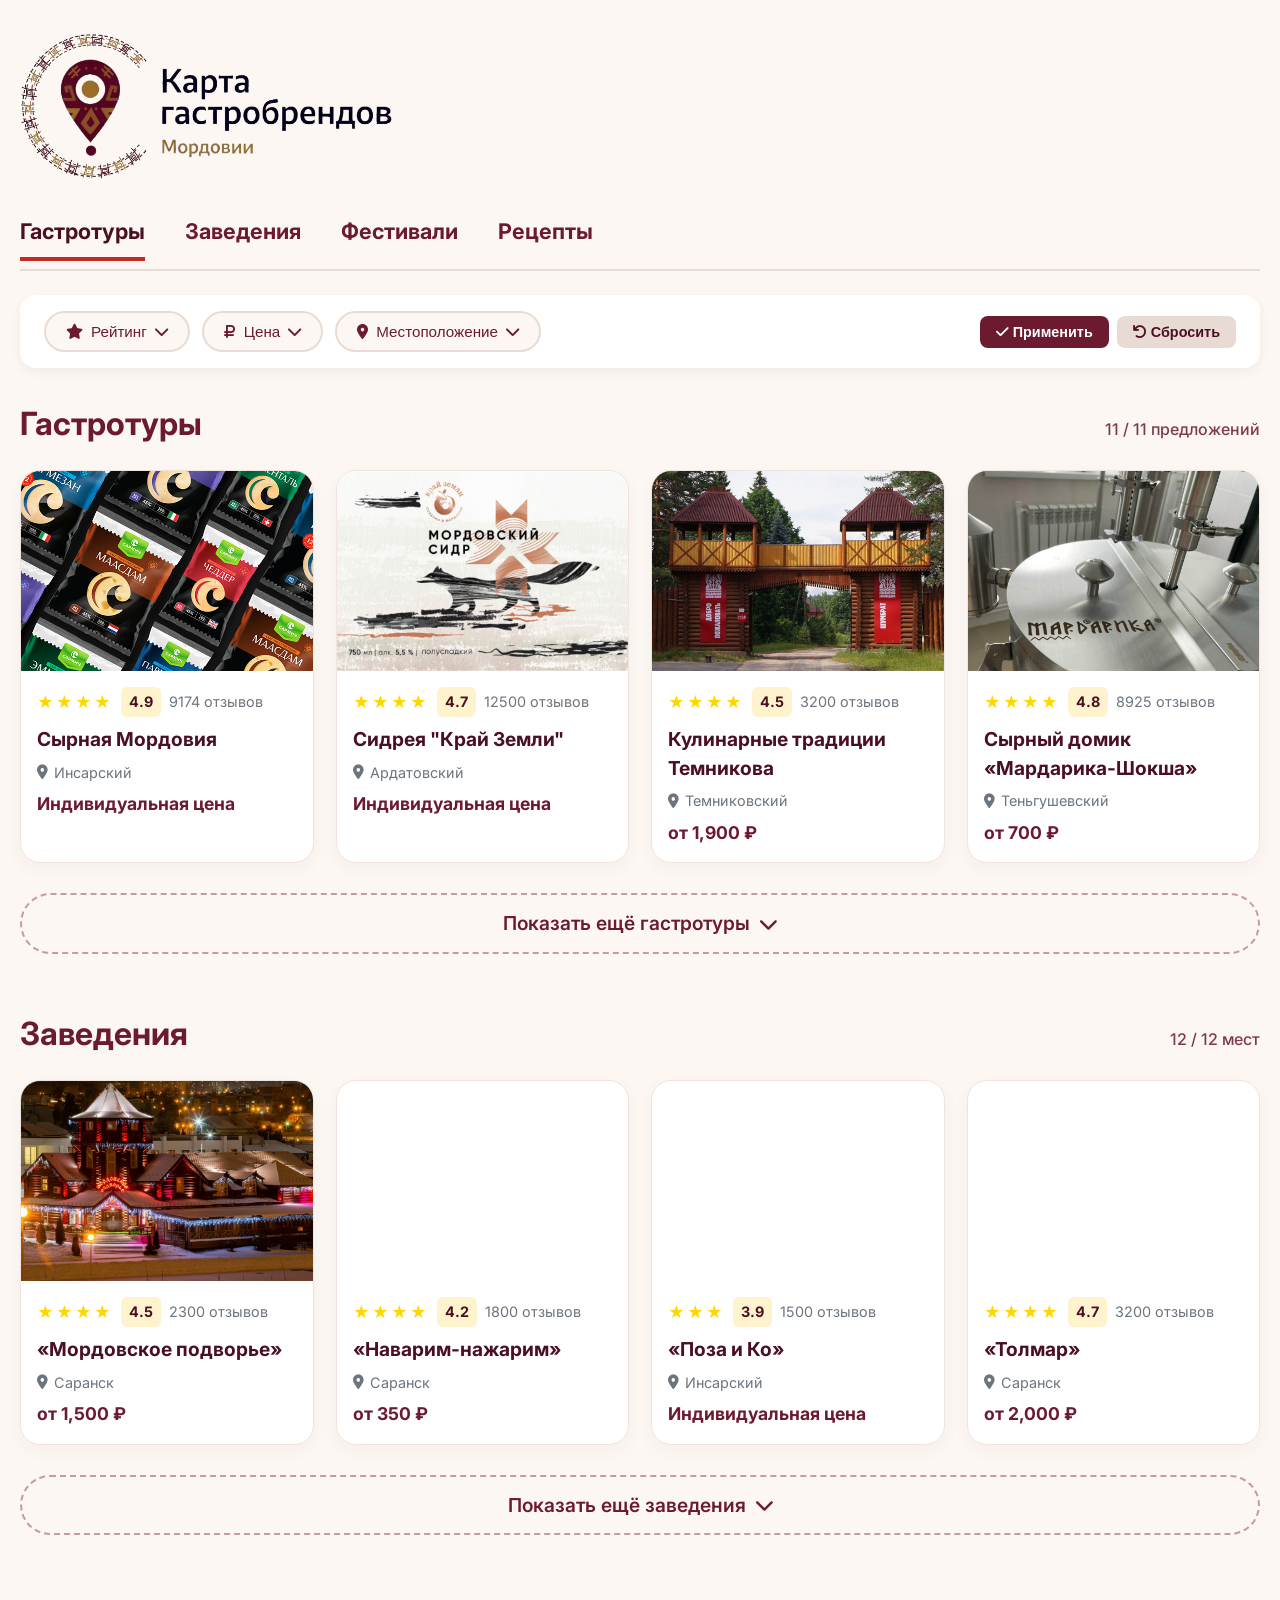
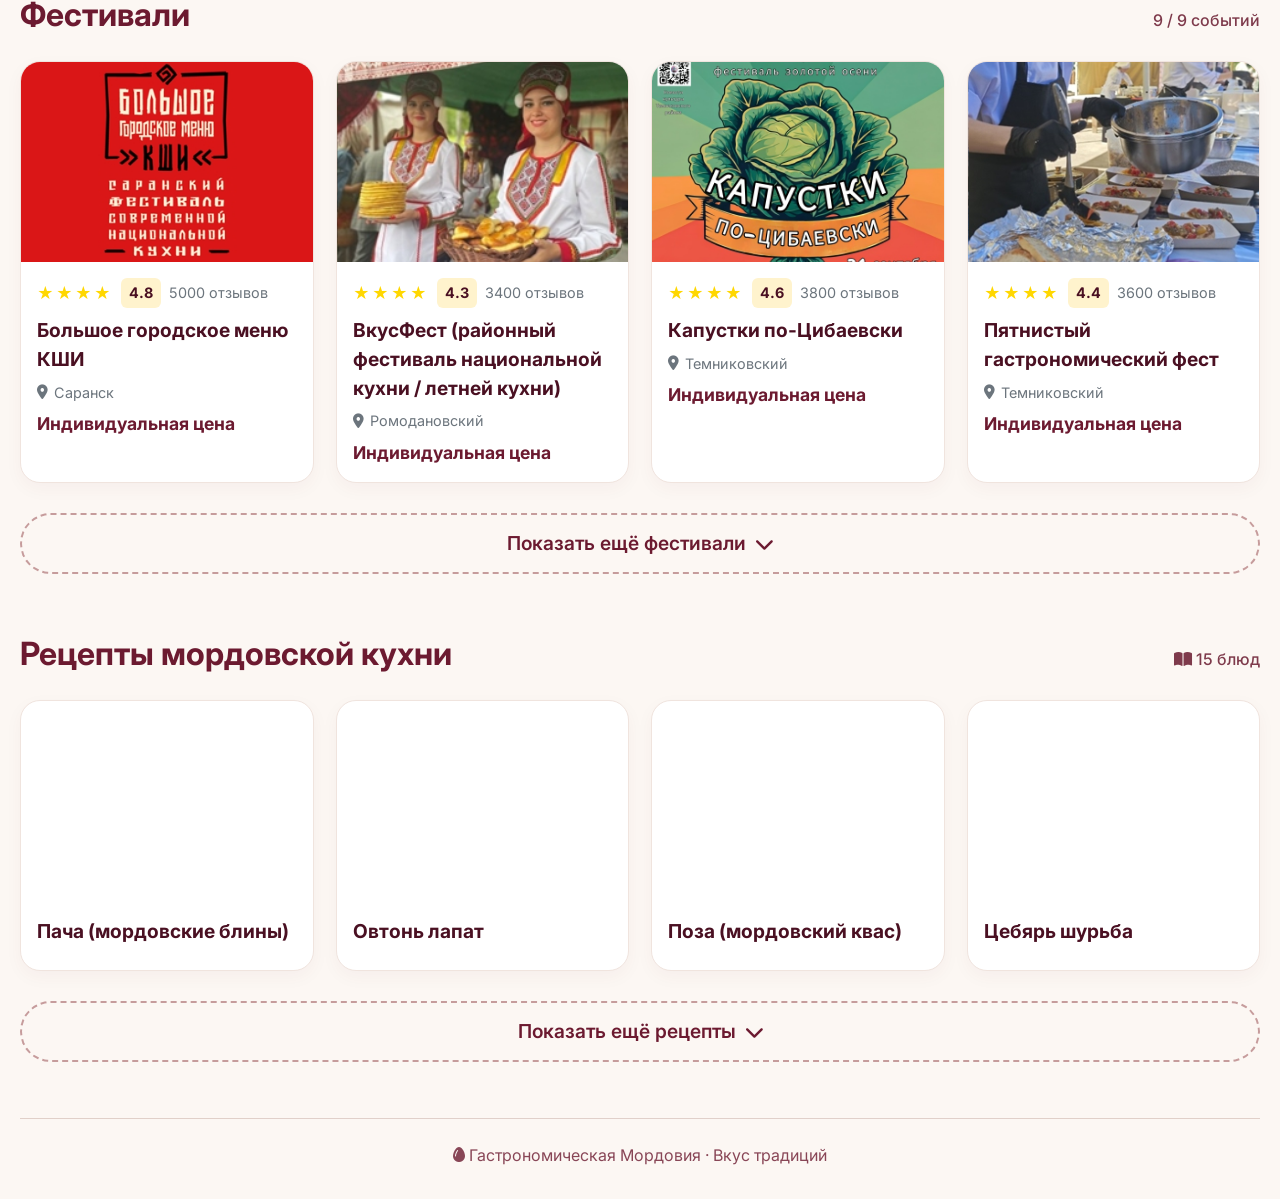
==== main.html @ 967fb499 "Add files via upload" ====
<!DOCTYPE html>
<html lang="ru">
<head>
    <meta charset="UTF-8">
    <meta name="viewport" content="width=device-width, initial-scale=1.0">
    <title>Гастротур по Мордовии · Вкус традиций</title>
    <link rel="preconnect" href="https://fonts.googleapis.com">
    <link rel="preconnect" href="https://fonts.gstatic.com" crossorigin>
    <link href="https://fonts.googleapis.com/css2?family=Inter:opsz,wght@14..32,400;14..32,500;14..32,600;14..32,700&display=swap" rel="stylesheet">
    <link rel="stylesheet" href="https://cdnjs.cloudflare.com/ajax/libs/font-awesome/6.0.0-beta3/css/all.min.css">
    <style>
        * { margin: 0; padding: 0; box-sizing: border-box; }
        body {
            font-family: 'Inter', sans-serif;
            background-color: #fcf7f3;
            color: #6c1a30;
            line-height: 1.5;
            padding-bottom: 32px;
        }
        .wrapper { max-width: 1280px; margin: 0 auto; padding: 0 20px; }
        .hero-title {
            width: 30%;
            margin: 32px auto 24px 0;
            display: block;
        }
        .hero-title img {
            width: 100%;
            height: auto;
            display: block;
        }
        .nav-sections {
            position: sticky; top: 0; z-index: 100;
            background: rgba(252, 247, 243, 0.92);
            padding: 12px 0 8px 0;
            margin-bottom: 24px;
            border-bottom: 2px solid #e8dbd3;
            backdrop-filter: blur(4px);
        }
        .nav-links { display: flex; gap: 40px; align-items: center; }
        .nav-item {
            font-size: 1.35rem; font-weight: 700;
            color: #6c1a30; cursor: pointer;
            padding-bottom: 10px;
            border-bottom: 4px solid transparent;
            transition: border-color 0.15s;
        }
        .nav-item.active { border-bottom: 4px solid #c62828; color: #4a1022; }
        .nav-item:hover { border-bottom: 4px solid #b56576; }

        .filters-container {
            margin-bottom: 32px; padding: 16px 24px;
            background: #ffffff; border-radius: 16px;
            box-shadow: 0 4px 12px rgba(0,0,0,0.05);
            display: flex; align-items: center;
            gap: 12px; flex-wrap: wrap;
        }
        .filter-button {
            padding: 10px 20px; background: #fcf7f3;
            border: 2px solid #e8dbd3; border-radius: 50px;
            cursor: pointer; transition: all 0.3s;
            font-size: 0.95rem; color: #6c1a30;
            font-weight: 500; display: flex;
            align-items: center; gap: 8px;
            white-space: nowrap;
        }
        .filter-button:hover { background: #eededa; border-color: #b77f7f; }
        .filter-button.has-value { background: #6c1a30; color: white; border-color: #6c1a30; }
        .dropdown-menu {
            display: none; position: absolute;
            top: calc(100% + 8px); left: 0;
            background: white; border-radius: 12px;
            box-shadow: 0 8px 24px rgba(0,0,0,0.12);
            padding: 20px; min-width: 280px;
            z-index: 1000; border: 1px solid #e8dbd3;
        }
        .dropdown-menu.show { display: block; }
        .rating-stars { display: flex; gap: 4px; font-size: 2rem; flex-direction: row-reverse; justify-content: flex-end; }
        .star { cursor: pointer; color: #ddd; transition: color 0.2s; user-select: none; }
        .star.active { color: #ffd700; }
        .star:hover { color: #ffed4a; }
        .star:hover ~ .star { color: #ffed4a; }
        .rating-text { margin-top: 8px; font-weight: 600; color: #4a1022; }
        .price-slider-container { width: 100%; padding: 10px 0; }
        .price-slider {
            width: 100%; -webkit-appearance: none;
            appearance: none; height: 8px;
            background: #e8dbd3; border-radius: 10px;
            outline: none;
        }
        .price-slider::-webkit-slider-thumb {
            -webkit-appearance: none; appearance: none;
            width: 24px; height: 24px; border-radius: 50%;
            background: #6c1a30; cursor: pointer;
            border: 3px solid white; box-shadow: 0 2px 6px rgba(0,0,0,0.2);
        }
        .price-value { text-align: center; font-weight: 700; color: #6c1a30; font-size: 1.2rem; margin-top: 10px; }
        .custom-price-checkbox {
            display: flex; align-items: center; gap: 8px;
            margin-top: 12px; padding-top: 12px;
            border-top: 1px solid #e8dbd3;
        }
        .custom-price-checkbox input[type="checkbox"] { width: 18px; height: 18px; cursor: pointer; }
        .custom-price-checkbox label { cursor: pointer; font-size: 0.9rem; color: #4a1022; }
        .location-list { display: flex; flex-direction: column; gap: 8px; max-height: 200px; overflow-y: auto; }
        .location-item { display: flex; align-items: center; gap: 8px; padding: 8px; border-radius: 8px; cursor: pointer; transition: background 0.2s; }
        .location-item:hover { background: #fcf7f3; }
        .location-item input[type="checkbox"] { width: 16px; height: 16px; cursor: pointer; }
        .location-item label { cursor: pointer; flex: 1; }
        .filter-actions { display: flex; gap: 8px; margin-left: auto; }
        .filter-btn {
            padding: 8px 16px; border: none; border-radius: 8px;
            font-weight: 600; cursor: pointer; transition: all 0.3s; font-size: 0.9rem;
        }
        .filter-btn.apply { background: #6c1a30; color: white; }
        .filter-btn.apply:hover { background: #4a1022; }
        .filter-btn.reset { background: #e8dbd3; color: #4a1022; }
        .filter-btn.reset:hover { background: #d4c5bc; }

        .section { margin-bottom: 56px; scroll-margin-top: 90px; }
        .section-header { display: flex; align-items: baseline; justify-content: space-between; margin-bottom: 22px; }
        .section-header h2 { font-size: 2rem; font-weight: 700; color: #6c1a30; }
        .section-badge { color: #7e3a4b; font-weight: 500; font-size: 1rem; }
        .card-grid { display: grid; grid-template-columns: repeat(4, 1fr); gap: 22px; }
        .hidden-cards { display: none; grid-template-columns: repeat(4, 1fr); gap: 22px; margin-top: 22px; }
        .hidden-cards.show { display: grid; }
        .simple-card {
            background: #ffffff; border-radius: 20px;
            overflow: hidden; box-shadow: 0 6px 18px rgba(108, 26, 48, 0.04);
            border: 1px solid #f0e4de; cursor: pointer;
            transition: transform 0.2s;
        }
        .simple-card:hover { transform: translateY(-3px); box-shadow: 0 18px 30px -10px rgba(108, 26, 48, 0.1); }
        .simple-card.filtered-out { display: none; }
        .simple-card .card-img { width: 100%; height: 200px; background-size: cover; background-position: center; }
        .simple-card .card-content { padding: 16px; }
        .simple-card .card-title { font-weight: 700; font-size: 1.2rem; color: #4a1022; margin-bottom: 8px; }
        .simple-card .card-location { color: #6c757d; font-size: 0.9rem; margin-bottom: 8px; display: flex; align-items: center; gap: 6px; }
        .simple-card .card-price { font-weight: 700; color: #6c1a30; font-size: 1.1rem; margin-top: 8px; }
        .stars { color: #ffd700; letter-spacing: 2px; }
        .rating-badge { display: flex; align-items: center; gap: 8px; margin-bottom: 8px; }
        .rating-number { font-weight: 700; color: #4a1022; background: #fff3cd; padding: 4px 8px; border-radius: 6px; font-size: 0.9rem; }
        .reviews-count { color: #6c757d; font-size: 0.9rem; }
        .show-more-btn {
            display: flex; align-items: center; justify-content: center;
            gap: 10px; width: 100%; margin-top: 30px;
            padding: 14px 0; background: transparent;
            border: 2px dashed #c69c9c; border-radius: 60px;
            color: #6c1a30; font-weight: 600;
            font-size: 1.2rem; cursor: pointer;
            transition: all 0.2s;
        }
        .show-more-btn i { transition: transform 0.25s; }
        .show-more-btn.expanded i { transform: rotate(180deg); }
        .show-more-btn:hover { background-color: #eededa; border: 2px solid #b77f7f; }
        .footer-note {
            margin-top: 40px; color: #6c1a30;
            opacity: 0.8; text-align: center;
            border-top: 1px solid #dbc7c0; padding-top: 24px;
        }
        @media (max-width: 1000px) {
            .card-grid, .hidden-cards { grid-template-columns: repeat(2, 1fr); }
        }
        @media (max-width: 600px) {
            .card-grid, .hidden-cards { grid-template-columns: 1fr; }
            .nav-links { gap: 24px; overflow-x: auto; }
            .filters-container { flex-direction: column; align-items: stretch; }
            .filter-actions { margin-left: 0; }
        }
    </style>
</head>
<body>
    <div class="wrapper">
        <h1 class="hero-title">
            <img src="Pictures/Эмблема.png" alt="Гастротур по Мордовии">
        </h1>

        <div class="nav-sections">
            <div class="nav-links">
                <div class="nav-item active" data-section="gastro">Гастротуры</div>
                <div class="nav-item" data-section="places">Заведения</div>
                <div class="nav-item" data-section="fest">Фестивали</div>
                <div class="nav-item" data-section="recipes">Рецепты</div>
            </div>
        </div>

        <div class="filters-container" id="filters-container">
            <div style="position: relative;">
                <button class="filter-button" id="rating-btn">
                    <i class="fas fa-star"></i> Рейтинг <i class="fas fa-chevron-down"></i>
                </button>
                <div class="dropdown-menu" id="rating-dropdown">
                    <div class="rating-stars" id="rating-stars">
                        <span class="star" data-rating="5">★</span>
                        <span class="star" data-rating="4">★</span>
                        <span class="star" data-rating="3">★</span>
                        <span class="star" data-rating="2">★</span>
                        <span class="star" data-rating="1">★</span>
                    </div>
                    <div class="rating-text" id="rating-text">Выберите рейтинг</div>
                </div>
            </div>

            <div style="position: relative;">
                <button class="filter-button" id="price-btn">
                    <i class="fas fa-ruble-sign"></i> Цена <i class="fas fa-chevron-down"></i>
                </button>
                <div class="dropdown-menu" id="price-dropdown">
                    <div class="price-slider-container">
                        <input type="range" class="price-slider" id="price-slider" 
                               min="500" max="25000" value="25000" step="500">
                        <div class="price-value" id="price-value">до 25 000 ₽</div>
                    </div>
                    <div class="custom-price-checkbox">
                        <input type="checkbox" id="custom-price-checkbox">
                        <label for="custom-price-checkbox">Индивидуальная цена</label>
                    </div>
                </div>
            </div>

            <div style="position: relative;">
                <button class="filter-button" id="location-btn">
                    <i class="fas fa-map-marker-alt"></i> Местоположение <i class="fas fa-chevron-down"></i>
                </button>
                <div class="dropdown-menu" id="location-dropdown">
                    <div class="location-list" id="location-list"></div>
                </div>
            </div>

            <div class="filter-actions">
                <button class="filter-btn apply" id="apply-filters">
                    <i class="fas fa-check"></i> Применить
                </button>
                <button class="filter-btn reset" id="reset-filters">
                    <i class="fas fa-undo"></i> Сбросить
                </button>
            </div>
        </div>

        <section id="gastro" class="section">
            <div class="section-header">
                <h2>Гастротуры</h2>
                <span class="section-badge" id="results-count"></span>
            </div>
            <div class="card-grid" id="gastro-visible-grid"></div>
            <div class="hidden-cards" id="gastro-hidden-cards"></div>
            <div class="show-more-btn" id="gastro-show-more">
                <span>Показать ещё гастротуры</span>
                <i class="fas fa-chevron-down"></i>
            </div>
        </section>

        <section id="places" class="section">
            <div class="section-header">
                <h2>Заведения</h2>
                <span class="section-badge" id="places-count"></span>
            </div>
            <div class="card-grid" id="places-visible-grid"></div>
            <div class="hidden-cards" id="places-hidden-cards"></div>
            <div class="show-more-btn" id="places-show-more">
                <span>Показать ещё заведения</span>
                <i class="fas fa-chevron-down"></i>
            </div>
        </section>

        <section id="fest" class="section">
            <div class="section-header">
                <h2>Фестивали</h2>
                <span class="section-badge" id="fest-count"></span>
            </div>
            <div class="card-grid" id="fest-visible-grid"></div>
            <div class="hidden-cards" id="fest-hidden-cards"></div>
            <div class="show-more-btn" id="fest-show-more">
                <span>Показать ещё фестивали</span>
                <i class="fas fa-chevron-down"></i>
            </div>
        </section>

        <section id="recipes" class="section">
            <div class="section-header">
                <h2>Рецепты мордовской кухни</h2>
                <span class="section-badge" id="recipes-count"><i class="fas fa-book-open"></i> 15 блюд</span>
            </div>
            <div class="card-grid" id="recipes-visible-grid"></div>
            <div class="hidden-cards" id="recipes-hidden-cards"></div>
            <div class="show-more-btn" id="recipes-show-more">
                <span>Показать ещё рецепты</span>
                <i class="fas fa-chevron-down"></i>
            </div>
        </section>

        <div class="footer-note">
            <i class="fas fa-egg"></i> Гастрономическая Мордовия · Вкус традиций
        </div>
    </div>

    <script>
    (function() {
        const locations = [
            'Саранск', 'Инсарский', 'Ардатовский', 'Темниковский', 
            'Теньгушевский', 'Рузаевский', 'Ромодановский', 'Большеберезниковский'
        ];

        function generateStars(rating) {
            const fullStars = Math.floor(rating);
            let stars = '';
            for (let i = 0; i < fullStars; i++) stars += '★';
            return stars;
        }

        function generateFullStars(rating) {
            const fullStars = Math.floor(rating);
            let stars = '';
            for (let i = 0; i < fullStars; i++) stars += '★';
            for (let i = fullStars; i < 5; i++) stars += '☆';
            return stars;
        }

        const sampleReviews = [
            { name: 'Анна Иванова', rating: 5, text: 'Прекрасный гастротур! Очень понравилась дегустация сыров, всё было организовано на высшем уровне. Обязательно вернусь снова!' },
            { name: 'Сергей Петров', rating: 4, text: 'Хорошая экскурсия, интересный маршрут. Единственное пожелание — добавить больше времени на свободную прогулку.' },
            { name: 'Мария Смирнова', rating: 5, text: 'Великолепно! Гид рассказал много интересного, еда была потрясающей. Рекомендую всем гурманам!' },
            { name: 'Дмитрий Кузнецов', rating: 4, text: 'Отличная организация, вкусная еда. Немного устали к концу, но впечатления незабываемые.' },
            { name: 'Елена Васильева', rating: 5, text: 'Лучший гастрономический опыт! Всё было супер — от встречи до прощания. Медовуха просто божественная!' },
            { name: 'Алексей Новиков', rating: 3, text: 'Неплохо, но ожидал большего. Программа интересная, но хотелось бы больше дегустаций.' }
        ];

        function getRandomReviews() {
            const shuffled = sampleReviews.sort(function() { return 0.5 - Math.random(); });
            return shuffled.slice(0, 3);
        }

        const gastroTours = [
            { title: 'Сырная Мордовия', images: ['Pictures/produkcija-zavoda-sarmich.jpg', 'Pictures/gvi9glbmnly94mi6cvp6w6yqegrawxm7.png', 'Pictures/5ra71wrwrgrlfqxie4kr2pbohmlh1rk4.png',], desc: 'Экскурсия на Сыроваренный завод "Сармич"', rating: 4.9, reviews: 9174, price: 0, location: 'Инсарский',
                                customProgram: [
                    { text: 'Программа тура', bold: true ,align: 'center', fontSize: '1.5rem'},              
                    { text: 'Продолжительность: 1 день.', bold: true },
                    { text: 'Прибытие в Саранск.Встреча с гидом-экскурсоводом.', bullet: true },
                    { text: 'Обзорная экскурсия по г. Саранск. Экскурсия по исторической части города познакомит с основными достопримечательностями столицы Республики Мордовия:', bullet: true, align: 'justify' },
                    { text: '- Площадь Тысячелетия единения мордовского народа с народами российского государства: Фонтан «Звезда Мордовии»; Национальная библиотека им. А.С. Пушкина; Государственный музыкальный театр им. И. М. Яушева.', marginLeft: 40, align: 'justify'},
                    { text: '- Соборная площадь: посещение кафедрального собора святого праведного воина Ф. Ушакова; Памятник адмиралу Ф. Ф. Ушакову; Скульптурная группа «Семья», Памятник патриарху Никону.', marginLeft: 40, align: 'justify'},
                    { text: '- Площадь Победы: Мемориальный музей военного и трудового подвига; памятный знак «Побег из ада»; памятник воинам-интернационалистам, монумент воинам-уроженцам Мордовии, павшим в годы ВОВ, часовня Александра Невского.', marginLeft: 40, align: 'justify'},
                    { text: '- Советская площадь: здания Дома Республики; Дома Советов; Администрации г.о. Саранск; памятник В.И. Ленину; памятник А.С. Пушкину; памятник основателям города.', marginLeft: 40, align: 'justify'},
                    { text: '- Парк культуры и отдыха им. А.С. Пушкина, Монумент «Навеки с Россией».', marginLeft: 40, align: 'justify'},
                    { text: '- Подъем на смотровую площадку Мордовского государственного университета им. Н.П. Огарева. С самой высокой смотровой площадки Саранска открывается живописный вид: купола храмов, небесная линия города, стадион «Мордовия – Арена». ', marginLeft: 40, align: 'justify'},
                    { text: 'Это лучший способ увидеть большое количество достопримечательностей и даже предположить, как изменится столица Мордовии в будущем.', align: 'justify'},
                    { text: 'Обед в кафе города.', bullet: true },   
                    { text: 'Переезд в г. Инсар.', bullet: true }, 
                    { text: 'Экскурсия на сыроваренный завод «Сармич». Мордовская земля знаменита сырами! На сегодняшний день «Сармич» является одним из крупнейших предприятий сыроваренной отрасли в России. Предприятие оснащено уникальным оборудованием, на заводе выпускается более 15 наименований твердых и полутвердых сыров, натуральное сливочное масло. Здесь расскажут о производстве, покажут изготовление, упаковку и хранение выпускаемой продукции. Кроме этого, Вы сможете продегустировать различные сорта сыра..', bullet: true , align: 'justify'}, 
                    { text: 'Прибытие в Саранск.', bullet: true },
                    { text: 'Дополнительно при желании оплачиваются завтрак и ужин.' } ,
                ],
                customContact: { address: 'Инсарский район, г. Инсар, ул. Строительная, 139', phone: '+7 (8342) 230-030', email: 'veter.str@mail.ru', social: 'https://vk.com/veterstr13' }
            },
            { title: 'Сидрея "Край Земли"', images: ['Pictures/kraj-zemli-mordovskij-sidr-polusladkij.jpeg', 'Pictures/2be281oj0hcea5du5qvnslx0s8ke5c8s.png','Pictures/9uynxryp57sw0z5nytde8aj1tfopqfdv.png'],  rating: 4.7, reviews: 12500, price: 0, location: 'Ардатовский',
                customProgram: [
                    { text: 'Программа тура', bold: true ,align: 'center', fontSize: '1.5rem'}, 
                    { text: 'Продолжительность: 2 часа. ', bold: true },
                    { text: 'На экскурсии вас ждет: ', bullet: true },
                    { text: '- Дегустация: попробуете всю линейку сидров «Край Земли» и выберете для себя фаворитов.', marginLeft:40 , align: 'justify'},
                    { text: '- Закуски: легкие закуски идеально дополнят вкус сидра.', marginLeft:40 , align: 'justify'},
                    { text: '- Посещение яблоневых садов, с которых начинается создание сидра. Там вы сможете насладиться природой и сделать красивые фотографии.', marginLeft:40, align: 'justify' },
                    { text: '- Увлекательная экскурсия по производству, где вы узнаете все тонкости создания сидра.', marginLeft:40, align: 'justify' },
                    { text: 'В сидрерии  можно провести выездное мероприятие: корпоратив, день рождения или отметить любое другое событие. ', bullet: true , align: 'justify'},
                ],
                customContact: { address: 'Ардатовский район, г. Ардатов, ул. Садовая, 47/2.', phone: '+7 991 842 28 23', social: 'https://vk.com/mcider' }
            },

            { title: 'Кулинарные традиции Темникова', images: ['Pictures/yigl741t54olhqcxazdslgjhvi9y4f78.png', 'Pictures/94619gh5vd05p2g00xmfdpel5decf83i.png', 'Pictures/jyb8AttK868Ykg807MYyCO2_wgHQQDi1h_PWLcyf8vdwz2lAmeMtSWm0Aq6erT5jcp9-7KbyrO5suQuClGyIlFvS.jpg'], desc: 'Приглашаем вас на уникальное путешествие по миру вкусов и традиций! ', rating: 4.5, reviews: 3200, price: 1900, location: 'Темниковский',
                
                customProgram: [
                    { text: 'Гастрономический тур - это настоящее пиршество для души и желудка.  Вы сможете по-настоящему окунуться в атмосферу быта русского и мордовского народа, ознакомиться с историей национальности. Данная экскурсия приоткроет больше этнических секретов и поможет углубиться в корни народа.', align: 'justify' },
                    { text: 'Вас ждут захватывающие мастер-классы, увлекательные развлекательные программы и, конечно же, незабываемые дегустации блюд русской и мордовской кухни.', align: 'justify'},
                    { text: 'Этот тур стоит попробовать, ведь он наполнен яркими впечатлениями и вкусными открытиями!', align: 'justify'},
                    { text: 'Программа тура', bold: true ,align: 'center', fontSize: '1.5rem'}, 
                    { text: 'Продолжительность тура: 6 часов (без учета дороги до г. Темников).', bold: true , align: 'justify'},
                    { text: '- Посещение этно-дома русской культуры: экскурсия по русской избе, мастер-класс по изготовлению оберега "Птица Счастья", мастер-класс игры на русских народных инструментах, песни под гармонь, дегустация блюд русской кухни (Темниковский район, д. Алексеевка. ул. Поселковая. д. 2) ', marginLeft:40, align: 'justify'},
                    { text: '- Посещение этно-дома мордовской культуры: экскурсия по мордовской избе, выступление народного ансамбля, мастер-класс по приготовлению блинов из печи, обряд на счастье, мастер-класс игры на деревянных ложках, дегустация блюд мордовской кухни (Темниковский район, с. Л. Цибаево, ул. Центральная, д. 6)' , marginLeft:40, align: 'justify'},
                ],
                customContact: { address: 'Темниковский район с. Тарханы, п. Пушта, с. Лесное Цибаево', phone: '8 (953) 033-04-90', social: 'https://vk.com/ttc_temnikov' }
            },

            { title: 'Сырный домик «Мардарика-Шокша»', images: ['Pictures/ILDNwesm7fITR8M16-d7BzS8yUpfq4QoVyDzWmMwrF4mNo38DonZCDzi6F6n0cmbKDWLPYE4KPRdx8dZM9bpJPT.jpg', 'Pictures/52c5bJRnnBlW3VCIUf3hfCVn6ttzEneeXOMaNxOjFgaiYdQxCYe5JHcRSBFN3HdxiyRsL8KO0Sgp0tBahcIiurck.jpg','Pictures/Hro2h2qnFn9Of0K9sKziizQbK7i76s58e78f_La0TkjlYmN4M5f04xvJVJDk35Hol_85MlS6N4qobV3gt5t8qZV8.jpg', ], desc: 'Производство сыра из натурального козьего молока', rating: 4.8, reviews: 8925, price: 700, location: 'Теньгушевский',
                customProgram: [
                     { text: '«Мардарика» – это производство сыра из натурального козьего молока, экскурсии и мастер-классы, живое общение с животными, фотосессии, разновидности чая, сувениры и подарки в мордовской глубинке.', align: 'justify' },
                    { text: 'Здесь производятся 12 совершенно разных вкусов консервированного козьего сыра «Мардарика». Уникален не только сыр, но и красивая ручная упаковка.', align: 'justify' }, 
                    { text: 'Программа тура', bold: true ,align: 'center', fontSize: '1.5rem'}, 
                    { text: 'Продолжительность тура: 1 час.', bold: true , align: 'justify'},
                    { text: '- Обход сыродельни и сырной пещеры.', marginLeft:40, align: 'justify'},
                    { text: '- Дегустация сезонных сыров (более 4 видов)', marginLeft:40, align: 'justify'},
                ],
                customContact: { address: 'Теньгушевский район, с. Шокша, ул. Московская, 1.', phone: '8 (953) 030-26-36', email: '@mardarikadelikates.ru', social: 'https://vk.com/mardarika?from=search' }
            },
            { title: 'Погружение в мир пчел', images: ['Pictures/whZZy-PQLhafEJrw7DLGWpKM_NsFMFt1pWIRhFIe0CSgehyerPsy1j7Gasy0QbAmKafsVoBslb0HwoRgz3crJUjT.jpg', 'Pictures/gm1dbg2aidnnz682l2i6o54grxcaeb1z.png', 'Pictures/evuwvxc5wj4l41cepr8fdpaprpix214c.png',], desc: 'Вы побываете на уникальной семейной пасеке, посмотрите на жизнь маленьких труженников изнутри. ', rating: 4.6, reviews: 4500, price: 1200, location: 'Рузаевский',
                customProgram: [
                   { text: 'Вы побываете на уникальной семейной пасеке, услышите увлекательный рассказ опытного пчеловода о жизни пчел, посмотрите на жизнь маленьких труженников изнутри. Поучаствуете в квесте, построите свой улей и отгадаете загадки. Закончите программу ярким селфи на память с местным пасечником.', align: 'justify' },
                    { text: 'После окончания программы Вас ждет чаепитие с дегустацией меда, пыльцы и ароматной булочки.', bullet: true },
                    { text: 'Также Вы погрузитесь в историю производства меда и других продуктов пчеловодства, узнаете о разных методах их использования в кулинарии и медицине.', bullet: true },
                    { text: 'За доп. плату можно организовать увлекательный мастер-класс по изготовлению свечи или раскрашиванию магнита из дерева. ', bullet: true },
                    ],


                customContact: { address: 'Рузаевский район, ул. Северная, 3', phone: '8 (927) 186-54-78', social: 'https://vk.com/paseka_turbinykh' }
            },
            { title: 'Выходные в мордовским акцентом', images: ['Pictures/5Iptsm4ywe-IQxFaCnW28I-jvtPEm-ckt5QgMZvVMPxN3OL7f8wtir5BNwCyFj5L_1Sj2zkQw3RpPOQEu44F9vrQ.jpg', 'Pictures/Gc9P9jqAjFTFOt7aHrpyMH86firIYjjtZ0R_0TKRjm-AKGed363mnxbY7YoTMAhYuayLKEy5WZ3L-AFCTM6km7Ox.jpg', 'Pictures/esLXQ6D8uBftYDk4z9r3kIYjEkb0eX9ywBduxsiEgMKJqPLsbHSFzpUyrS1FP8Wjn0KfHdqbSGnMSFw-LmCD66jY.jpg'], rating: 4.2, reviews: 1800, price: 0, location: 'Саранск',
                customProgram: [
                { text: 'Программа тура', bold: true ,align: 'center', fontSize: '1.5rem'}, 
                { text: 'Продолжительность: 3 дня.', bold: true , align: 'justify'},
                { text: 'День 1: прибытие в Саранск. Завтрак. Переезд в с. Большое Болдино (Нижегородская обл.). Экскурсия по усадьбе Пушкиных, господскому дому и парку. Возвращение в Саранск, обзорная экскурсия по городу (Собор Ушакова, Советская площадь, парк Пушкина).',  align: 'justify' },
                { text: 'День 2: поездка в с. Подлесная Тавла — центр резьбы по дереву. Посещение этнографического музея «Этно-Кудо» им. В.И. Ромашкина с обрядом встречи хлебом-солью («Кудат»). Мастер-класс по изготовлению тавлинской игрушки. Гастрономический мастер-класс по приготовлению «Пачат-бургера» (современное прочтение мордовской кухни) с обедом и дегустацией настоек.', align: 'justify' },
                { text: 'День 3: поездка в село Старая Теризморга. Экскурсия в Центр мордовской культуры, знакомство с бытом и фольклором, обед в крестьянской избе (щи из печи, вареники, поза, пшенные блины). Возвращение в Саранск.', align: 'justify' },

            ],
                customContact: {     address: 'Студия нестандартных путешествий «Ветер странствий» (г. Саранск)',
                addressLabel: 'Организатор', phone: '+7 (8342) 23-00-30', social: 'https://veter-str.ru/korporativnym-gruppam' },
            },
            { title: 'Выходные в Саранске', images: ['Pictures/n5Td8wRA4E4dU3N_xVTflMO-ST3Jz379yq8Si9nhwb95p2NGTK12_yVhBIaifwKwjqAsWTt0pXEUrkIkPm3rHUgJ.jpg','Pictures/43ofI4tvSMo-etKfABR-KEDDRz-Xqy4OnDHdYAnC4YC-2eLej7ldjLc-QsRtj6jnqCQQ6th6YxudDluyYAev6Fft.jpg', 'Pictures/xT7xouuOy5HJQaK9b5LCqN8kqn5XY6KhmLhZwf2BEb4fCkTzcdU-5rgwVBwVAu94LI28Z0aUIQ6cWZ51IgwD-O6g.jpg', 'Pictures/v89NGaDs5BD9SKvowU9A9Zyv7ceIy_pk_Drc18o7L3lPW4ExGe4gK6MNihzQUXqTBzeySVoJTWGatl-8SeBaEL-D.jpg' ], rating: 4.1, reviews: 3400, price: 20000, location: 'Саранск',
                customProgram: [
                 { text: 'Программа тура', bold: true ,align: 'center', fontSize: '1.5rem'}, 
                { text: 'Продолжительность: 2 дня.', bold: true , align: 'justify'},
                { text: 'День 1: встреча группы. Обзорная экскурсия по Саранску (Соборная площадь, стадион «Мордовия Арена»). Обед или ужин в ресторане национальной кухни (блюда из печи, пачат, щи). Интерактивный мастер-класс по приготовлению традиционных мордовских блинов или выпечки.',  align: 'justify' },
                { text: 'День 2: дегустация сыров от местных производителей (экскурсия в специализированный магазин или на производство при наборе группы). Свободное время для прогулки по эко-парку или приобретения гастрономических сувениров (сыры, копчености).',  align: 'justify' },

                 ],
                customContact: {     address: 'Агрегаторы туров (Magput.ru, Masput.ru).',addressLabel: 'Организатор' }
            },


            { title: 'По следам эрьзи и мокши', images: ['Pictures/4icb_zqNbyodSvXy9lynJ3x2tqaEEx_ziLl2vuRgipY9BQuNorBPq6JK3JEJx0MIqNwI2SuBgCJlJOwXLQXvqcpg.jpg', 'Pictures/5Iptsm4ywe-IQxFaCnW28I-jvtPEm-ckt5QgMZvVMPxN3OL7f8wtir5BNwCyFj5L_1Sj2zkQw3RpPOQEu44F9vrQ.jpg', 'Pictures/g_jqY5sCG1vjA5M_yLZo6_Cgd8rbT2gEON0rfoLsyvzxYTdAI1owZvbqXzPJkBEGpORglP9bUbARGbMlovJhQREp.jpg'], rating: 4.3, reviews: 5600, price: 24300, location: 'Саранск',
                customProgram: [
                 { text: 'Программа тура', bold: true ,align: 'center', fontSize: '1.5rem'}, 
                { text: 'Продолжительность: 3 дня.', bold: true , align: 'justify'},
                { text: 'День 1: прибытие на ж/д вокзал Саранска. Трансфер, заселение. Пешеходная прогулка по центру города, знакомство с историей мордовского народа. Посещение музея им. Эрьзи (скульптуры из кебрачо и альгарробо, картины Ф. Сычкова).',  align: 'justify' },
                { text: 'День 2: выезд в село Старая Теризморга — фольклорный центр мокши. Выступление ансамбля, обед в этно-доме из печи (пачат, панджакай, сюкоро). Поездка в с. Подлесная Тавла (эрзянская культура, мастер-класс по резьбе).',  align: 'justify' },
                { text: 'День 3: экскурсия в Большое Болдино (усадьба Пушкина). Прогулка по парку. Возвращение в Саранск. Трансфер на вокзал.',  align: 'justify' },                
            ],  
                customContact: {address: 'Агрегаторы туров (Magput.ru, Masput.ru).',addressLabel: 'Организатор' }
            },



            { title: 'Традиции со вкусом', images: ['Pictures/f0fcxKOO88IkPmUCqGCvCd7hJlRFH1AMu5czLJUFygqTdEavx49EpU5Pm9dwZWstT_k3OlstdjAgK3EU1Rc6RXN3.jpg', 'Pictures/ktEv7wjescRpyW_990LJoKLdJ-dJYMFs2mLriA1KVcxQur6SL_V38oGeV3vB7VtC8mOHWXoBQUHuqBqpbL-jY1UM.jpg', 'Pictures/Wm7V5y6QEmTazhAINIW62hwVZK2f2YRqp342a7qb-bxsgtdDVuWEr8odwzRI5OKHx2FcEgobiJOOIQf6bzH2QNFF.jpg'], rating: 5.0, reviews: 890, price: 1400, location: 'Саранск',
                customProgram: [
                 { text: 'Программа экскурсии', bold: true ,align: 'center', fontSize: '1.5rem'}, 
                { text: 'Продолжительность: 2-3 часа.', bold: true , align: 'justify'},
                { text: '- Прогулка по историческому центру Саранска (Советская улица, Соборная площадь, парк Пушкина). Рассказ о традициях и верованиях эрзи и мокши, связанных с едой и бытом.',  align: 'justify' },
                { text: '- Остановка в этно-кафе или мастер-класс по приготовлению национальных напитков/блинов. Дегустация пачата (пшенного блина), напитков поза или пуре.',  align: 'justify' },
                ],
                customContact: {address: 'Индивидуальные гиды Саранска (Union-Travel, Extraguide).',addressLabel: 'Организатор' }
            },


            { title: 'Мордовский заповедник', images: ['Pictures/yigl741t54olhqcxazdslgjhvi9y4f78.png', 'Pictures/0NuBhEgcra3g_3YekmvYd2x1ItB58rxS9BUcYWi6NyaZkut6iKa6MXqzc2elyzatHXHWLphkmZwRDk8cMEgzz0GY.jpg', 'Pictures/Dy74U33a085cFRPbEFnMPu6mdJH5Rr5VkDGdnloAgX3kAM6FgW_jW-JmGPUvHCpmEXd9-obXiUxR76jMIa4OgVmW.jpg'], rating: 3.5, reviews: 1200, price: 0, location: 'Темниковский',
                customProgram: [
                { text: 'Программа тура', bold: true ,align: 'center', fontSize: '1.5rem'}, 
                { text: '- Экскурсия по визит-центру заповедника и экологическим тропам, знакомство с флорой и фауной, вольерами с животными.', align: 'justify' },
              { text: '- Посещение кордона, знакомство с бытом лесников.',  align: 'justify' },
                { text: 'Гастрономическая часть', bold:true },
              { text: 'Обед или ужин с блюдами национальной кухни (приготовленными в русской печи или на костре из локальных продуктов). Дегустация травяных чаев и меда с местных пасек.', align: 'justify' },                

                ],
                customContact: { address: 'Темниковский район, пос. Пушта, ул. Лесная, 9',social: 'https://zapoved-mordovia.ru/ru/ekologicheskij-turizm-2/наши-туры.html'},
            },
            { title: 'Комбинированные туры (Мордовия + регионы)', images: ['Pictures/ryRZFQ4rsFc3YZqS7oAvX8wnUlVDXRE0P6bwtVkbono63j6PIEk9aPJXeQ6oBfR16XFaxMpXItaI1e4ZYb771rQH.jpg', 'Pictures/IizGUzvDJshkcIDbyiuXHuzTMgFJSiYnuVWsbSRy9vUUo4zTUnyM8CaRRMiHm8hnr5CRHaiB-JOOs291_wwje7u_.jpg', 'Pictures/-h6R345NppJFZ6z_x-jtGUb_z6ifeXhgsUCF9M5dyqINC2y_dRbZ5T6V1Cql0GBTOiZul_OPHIMAHg3qygxK3tbi.jpg'], rating: 4.0, reviews: 2800, price: 2000, location: 'Саранск',
                customProgram: [
                 { text: 'Программа экскурсии', bold: true ,align: 'center', fontSize: '1.5rem'}, 
                { text: 'Продолжительность: 5-7 дней.', bold: true , align: 'justify'},
                { text: 'Мордовская часть: ', bold:true },
                    { text: 'обзорная экскурсия по Саранску (архитектура, собор Ушакова). Национальный обед (пачат, панжакай). Дегустация сыров/наливок или мастер-класс по выпечке.', align: 'justify'  },
                { text: 'Чувашская часть: ', bold:true },
                    { text: 'экскурсия в Чебоксары, обед с чувашскими пирогами (хуплу).', align: 'justify' },
                { text: 'Марийская часть: ', bold:true },
                    { text: 'экскурсия в Йошкар-Олу, знакомство с марийской культурой и кухней.', align: 'justify' }
                ],

              customContact: {address: 'Федеральные туроператоры PZL-Tur, NevaSeasons, Vand.',addressLabel: 'Организатор' }
            },
        ];

        const places = [
            { title: '«Мордовское подворье»', images: ['Pictures/NczFypUCZMRu5KEeavy_nffMMpwdGkRnRE28Vq0XrKvXs3FNGhX9quCFo0bX0cuG-Klgm4jlDBE65xnN2iViJe3s.jpg', 'Pictures/QP_eZvMr5od_V1-DUp_HT7fWPzySRvUNvu95zMH9WbTSrv3yv35_P-og_XF2Th7OhMOZhFkjktsV_ztB8JPWhNxM.jpg', 'Pictures/PQVlEjrotsmx3LffsCD9CH7VH1TwcHDVeMjIqSXe6ZAsgSVq3tfqAiMkU3U1WYtQmYZtX_FCQWjzTLp6dA21aCtY.jpg', 'Pictures/ig58rXK1ekcO6LINk7mhQUUUCaCEjXJfFbpgpK3MKOK2IKVXe83wKCHS-UrPWwvhOUlKtGi8YYNByKCB25GB8RU3.jpg', 'Pictures/fZu7vI7_Prv2rYBpIMB_k6msHiE9t-xKCrcSlbRwbMYIp8Ahj7zPsf3qbcM52DFmRgWwauQPCFOaLgVA-PWBJ7KQ.jpg'], desc: 'Режим работы: Вс–Чт 11:00–01:00, Пт–Сб 11:00–03:00', rating: 4.5, reviews: 2300, price: 1500, location: 'Саранск', 
            
            
            customProgram: [                    { text: 'Ресторан в традиционном мордовском стиле, расположенный в самом «сердце» Саранска, буквально с порога привлекает национальным колоритом. Именно здесь можно скрыться от каждодневной суеты города, окунуться в атмосферу мордовского гостеприимства. Стилизованный интерьер, национальная кухня, которая удивляет своим разнообразием и вкусовыми качествами. Ресторан «Мордовское подворье» – это именно то место, куда хочется возвращаться снова и снова и не только за вкуснейшими блюдами, но и за уютом, приятной музыкой, достойным обслуживанием и доброжелательной обстановкой. По пятницам и субботам в ресторане можно отдохнуть под аккомпанементы группы в живом исполнении. Кроме национальной кухни, можно выбрать любимые европейские или русские блюда. Особенностью ресторана является возможность попробовать и насладиться продуктами местных производителей.', align: 'justify' },
             { text: 'Меню с мордовской национальной кухней', bold: true ,align: 'center', fontSize: '1.5rem'},
             {html: '<div style="display:flex;justify-content:center;"><table class="menu-table"><thead><tr><th>Позиция</th><th>Вес / Цена</th></tr></thead><tbody><tr class="section-header"><td colspan="2">Закуски из печи</td></tr><tr><td>Мордовская тарелка</td><td>980 г / 1 400 р.</td></tr><tr><td>Мордовские пшенные блины пачат</td><td>250 г / 580 р.</td></tr><tr><td>Тарелка с пирожками</td><td>320 г / 580 р.</td></tr><tr><td>Полбяная каша с обжаренным говяжьим языком и грибами</td><td>370 г / 790 р.</td></tr><tr><td>Шонгарям пшенная каша с мясом</td><td>350 г / 890 р.</td></tr><tr class="section-header"><td colspan="2">Закуски</td></tr><tr><td>Паштет из куриной печени</td><td>150 г / 580 р.</td></tr><tr><td>Грузди из Кочкуровского района</td><td>250 г / 740 р.</td></tr><tr><td>2 вида сала с печеной картошечкой</td><td>200 г / 680 р.</td></tr><tr><td>Мясная гастрономия</td><td>300 г / 1 450 р.</td></tr><tr><td>Холодец «Березка»</td><td>250 г / 890 р.</td></tr><tr><td>Каленые яйца тушеные в сметане с лесными грибами</td><td>285 г / 540 р.</td></tr><tr><td>Намазка из скумбрии с пышками</td><td>150 г / 640 р.</td></tr><tr><td>Тосты с пряной килькой</td><td>175 г / 420 р.</td></tr><tr class="section-header"><td colspan="2">Салаты</td></tr><tr><td>Салат с мясом краба</td><td>290 г / 1 360 р.</td></tr><tr><td>Салат с хрустящей треской</td><td>240 г / 780 р.</td></tr><tr><td>Салат с молодым сыром</td><td>250 г / 690 р.</td></tr><tr><td>Салат с куриной печенью и йогуртовой заправкой</td><td>315 г / 690 р.</td></tr><tr><td>Салат с белыми груздями</td><td>280 г / 660 р.</td></tr><tr class="section-header"><td colspan="2">Супы</td></tr><tr><td>Тыквенный крем-суп</td><td>350 г / 540 р.</td></tr><tr><td>Селянка по-мордовски</td><td>350 г / 480 р.</td></tr><tr><td>Шурьба уха из лосося и трески с расстегаем</td><td>350 г / 790 р.</td></tr><tr><td>Грибная похлебка</td><td>340 г / 460 р.</td></tr><tr><td>Похлебка по-мордовски</td><td>350 г / 490 р.</td></tr><tr class="section-header"><td colspan="2">Горячие закуски</td></tr><tr><td>Пачат бургер</td><td>520 г / 1 100 р.</td></tr><tr class="section-header"><td colspan="2">Ручная лепка</td></tr><tr><td>Цемарат мордовские пельмени</td><td>370 г / 820 р.</td></tr><tr><td>Пельмени со щукой</td><td>300 г / 820 р.</td></tr><tr><td>Вареники с картошкой и шкварками</td><td>390 г / 540 р.</td></tr><tr class="section-header"><td colspan="2">Лепешки</td></tr><tr><td>Лепешка с картофелем и творогом</td><td>420 г / 550 р.</td></tr><tr class="section-header"><td colspan="2">Горячие блюда</td></tr><tr><td>Овтонь лапат медвежья лапа</td><td>180 г / 1 100 р.</td></tr><tr><td>Котлеты из мяса кабана</td><td>190 г / 1 300 р.</td></tr><tr><td>Говяжьи котлеты с грибным соусом</td><td>140 г / 1 200 р.</td></tr><tr><td>Жаркое из кролика</td><td>285 г / 990 р.</td></tr><tr><td>Пъяньти томленая говядина со сметаной и лесными грибами</td><td>285 г / 990 р.</td></tr><tr class="section-header"><td colspan="2">Рыба</td></tr><tr><td>Сурская стерлядь</td><td>220 г / 2 100 р.</td></tr><tr class="section-header"><td colspan="2">Национальные напитки</td></tr><tr><td>Традиционный Узвар из сухофруктов</td><td>350 мл / 750 р.</td></tr><tr><td>Освежающий Взвар на основе облепихи и шиповника</td><td>350 мл / 750 р.</td></tr><tr class="section-header"><td colspan="2">Национальный чай</td></tr><tr><td>Чай Степана Эрьзи</td><td>1 л / 550 р.</td></tr><tr><td>Узвар Федора Ушакова на кедровых орехах</td><td>1 л / 550 р.</td></tr><tr><td>Мокшанский сбор «УНЕ»</td><td>1 л / 550 р.</td></tr><tr><td>Эрзянский травяной сбор</td><td>1 л / 550 р.</td></tr><tr><td>Иван чай из Мордовских полей</td><td>1 л / 550 р.</td></tr><tr><td>Томленый чай из печи</td><td>1 л / 550 р.</td></tr><tr class="section-header"><td colspan="2">Кофе</td></tr><tr><td>Кофе по-мордовски</td><td>200 мл / 390 р.</td></tr></tbody></table>'}, 
            ], 
           
            
            customContact: { address: 'г. Саранск, ул. Саранская, 21 ', phone: '+7 (937) 686-36-36', social: 'https://vk.com/morpodvorye' } },
            
            
            { title: '«Наварим-нажарим»', images: ['Pictures/place2.jpg', 'Pictures/place2_2.jpg'], desc: 'Без выходных, 10:00-21:00 ', rating: 4.2, reviews: 1800, price: 350, location: 'Саранск',  
            
            customProgram: [
                { text: 'Этно-кафе «Наварим-нажарим» — уютное пространство в национальном стиле с открытой кухней, традиционными блюдами и напитками!', align:'justify'},
                 { text: 'Этно-кафе расположилось в одном из павильонов «Гостиного ряда» — нового пространства для туристов, обосновавшегося вблизи гостиницы «Саранск». Гостей ждут блюда национальной кухни (блины, вареники, пельмени), традиционные напитки, светлый, уютный интерьер с элементами национального стиля и гастролавка с продуктами из Мордовии.', align:'justify'},              
                { text: 'Меню с мордовской национальной кухней', bold: true ,align: 'center', fontSize: '1.5rem'}, 
                 { html: '<div style="display:flex;justify-content:center;"><table class="menu-table"><thead><tr><th>Позиция</th><th>Вес / Цена</th></tr></thead><tbody><tr class="section-header"><td colspan="2">МОРДОВСКИЕ ПЕЛЬМЕНИ</td></tr><tr><td>«Сывень»</td><td>160 г / 220 р.</td></tr><tr><td>Со свининой</td><td>220 г / 290 р.</td></tr><tr><td>«Пек вадра»</td><td>160 г / 220 р.</td></tr><tr><td>Со свининой и говядиной</td><td>220 г / 290 р.</td></tr><tr><td>«Сарах, как раз!»</td><td>160 г / 220 р.</td></tr><tr><td>С курицей</td><td>220 г / 290 р.</td></tr><tr><td>«Курка»</td><td>160 г / 230 р.</td></tr><tr><td>С индейкой</td><td>220 г / 300 р.</td></tr><tr><td>«Вирс»</td><td>160 г / 230 р.</td></tr><tr><td>С бараниной и говядиной</td><td>220 г / 300 р.</td></tr><tr><td>«Лейн»</td><td>190 г / 260 р.</td></tr><tr><td>С речной рыбой</td><td>260 г / 340 р.</td></tr><tr class="section-header"><td colspan="2">ВАРЕНИКИ</td></tr><tr><td>«Слова» (с жареной грудинкой и квашеной капустой)</td><td>190 г / 220 р.</td></tr><tr><td>«Чипай» (с тыквой)</td><td>190 г / 220 р.</td></tr><tr><td>«Модамарь» (с картофелем и жареным луком)</td><td>185 г / 200 р.</td></tr><tr><td>«Тополь» (с творогом)</td><td>110 г / 140 р.</td></tr><tr><td>«Свежа» (с мягким сыром и свежей зеленью)</td><td>190 г / 260 р.</td></tr><tr class="section-header"><td colspan="2">ПАЧАТ (МОРДОВСКИЕ БЛИНЫ)</td></tr><tr><td>Манные</td><td>240 г / 220 р.</td></tr><tr><td>Пшенные</td><td>240 г / 220 р.</td></tr><tr class="section-header"><td colspan="2">ВЫПЕЧКА</td></tr><tr><td>Панжакай (эрз.) / Кургоня (мокш.)</td><td>150 г / 100 р.</td></tr></tbody></table></div>' }              
            ], 
            
            
            customContact: { address: 'г. Саранск, ул. Коммунистическая, 35 (павильон перед гостиницей «Саранск», открытая кухня, национальный стиль)', phone: '+7 (902) 230-00-23 ', social: 'vk.com/navarim_nazharim ' } },
            
            
            { title: '«Поза и Ко»', images: ['Pictures/place3.jpg', 'Pictures/place3_2.jpg'], desc: 'Кафе с мордовским квасом.', rating: 3.9, reviews: 1500, price: 0, location: 'Инсарский', customText: 'Лучшая поза в городе!', customProgram: [{ text: '5 видов кваса.', bullet: true }], customContact: { address: 'г. Инсар, ул. Центральная, 10', phone: '+7 (8342) 230-500', email: 'poza@mail.ru', social: 'https://vk.com/poza' } },
            
            
            { title: '«Толмар»', images: ['Pictures/place4.jpg', 'Pictures/place4_2.jpg'], desc: 'Ресторан авторской кухни.', rating: 4.7, reviews: 3200, price: 2000, location: 'Саранск', customText: 'Авторское прочтение кухни.', customProgram: [{ text: 'Дегустационные сеты.', bullet: true }], customContact: { address: 'г. Саранск, ул. Пушкина, 20', phone: '+7 (8342) 400-100', email: 'tolmar@mail.ru', social: 'https://vk.com/tolmar' } },
            { title: '«Эрзянь кудо»', images: ['Pictures/place5.jpg'], desc: 'Этнический ресторан.', rating: 4.4, reviews: 2100, price: 1800, location: 'Ардатовский', customText: 'Блюда по старинным рецептам.', customProgram: [{ text: 'Фольклорные вечера.', bullet: true }], customContact: { address: 'Ардатовский район', phone: '+7 (8342) 670-600', email: 'erzya@mail.ru', social: 'https://vk.com/erzya' } },
            { title: '«Мокша»', images: ['Pictures/place6.jpg'], desc: 'Кухня мокшанских народов.', rating: 3.7, reviews: 980, price: 900, location: 'Темниковский', customText: 'Домашняя атмосфера.', customProgram: [{ text: 'Семейные рецепты.', bullet: true }], customContact: { address: 'Темниковский район', phone: '+7 (8342) 340-500', email: 'moksha_place@mail.ru', social: 'https://vk.com/moksha_place' } },
            { title: '«Пряничный дом»', images: ['Pictures/place7.jpg'], desc: 'Мастерская пряников.', rating: 4.1, reviews: 1600, price: 0, location: 'Теньгушевский', customText: 'Распишите свой пряник!', customProgram: [{ text: 'Мастер-классы.', bullet: true }], customContact: { address: 'Теньгушевский район', phone: '+7 (8342) 560-600', email: 'pryaniki@mail.ru', social: 'https://vk.com/pryaniki' } },
            { title: '«Самовар»', images: ['Pictures/place8.jpg'], desc: 'Чайная с травяными сборами.', rating: 3.5, reviews: 750, price: 600, location: 'Ромодановский', customText: '20 видов чая.', customProgram: [{ text: 'Варенье, мёд.', bullet: true }], customContact: { address: 'Ромодановский район', phone: '+7 (8342) 450-300', email: 'samovar@mail.ru', social: 'https://vk.com/samovar' } },
            { title: '«Берёзка»', images: ['Pictures/place9.jpg'], desc: 'Эко-кафе.', rating: 4.8, reviews: 4500, price: 3000, location: 'Большеберезниковский', customText: 'Фермерские продукты.', customProgram: [{ text: 'Контактный зоопарк.', bullet: true }], customContact: { address: 'Большеберезниковский район', phone: '+7 (8342) 780-800', email: 'berezka@mail.ru', social: 'https://vk.com/berezka' } },
            { title: '«Угра»', images: ['Pictures/place10.jpg'], desc: 'Столовая с домашней кухней.', rating: 3.3, reviews: 620, price: 800, location: 'Инсарский', customText: 'Быстро, вкусно, недорого.', customProgram: [{ text: 'Борщ, котлеты.', bullet: true }], customContact: { address: 'г. Инсар', phone: '+7 (8342) 230-600', email: 'ugra@mail.ru', social: 'https://vk.com/ugra' } },
            { title: '«Сура»', images: ['Pictures/place11.jpg'], desc: 'Рыбный ресторан на берегу.', rating: 4.6, reviews: 3800, price: 2500, location: 'Рузаевский', customText: 'Свежая рыба.', customProgram: [{ text: 'Фирменная уха.', bullet: true }], customContact: { address: 'Рузаевский район', phone: '+7 (8342) 890-500', email: 'sura@mail.ru', social: 'https://vk.com/sura' } },
            { title: '«Пача»', images: ['Pictures/place12.jpg'], desc: 'Блинный дом.', rating: 4.0, reviews: 1400, price: 1100, location: 'Саранск', customText: '15 видов блинов!', customProgram: [{ text: 'Блинное шоу.', bullet: true }], customContact: { address: 'г. Саранск, ул. Блинная, 5', phone: '+7 (8342) 300-300', email: 'pacha@mail.ru', social: 'https://vk.com/pacha' } }
        ];

        const festivals = [
            { title: 'Большое городское меню КШИ', images: ['Pictures/x2NSQRNyWJXLy3kKUvzhcmnGpNlwYL4_o13PMaIYahmyv5eGhXVl6slCADkHWbspTQL48Huc5gtYYnGmJlZ-naAn.jpg', 'Pictures/hVxTNcsVRRMX9buYSjAJr0-WpAQ5Je1aiB3qxR3OoOazBcljV8WmQhiJDLMH_yPc1S5lrfK-1PoIQa1XHMgynwmj.jpg', 'Pictures/dEHRQGOQA11vQlkPS0nZMA44wN693WPw_kIBkbhFf1_E_EqhiS26oun-yiKQxiNkJ8RelYXC-JiNhAEZeVMzkQdN.jpg'], rating: 4.8, reviews: 5000, price: 0, location: 'Саранск', 
            
            customText: 'Дата: конец мая – середина сентября (в 2025: 31 мая – 15 сентября; в 2026 ожидается аналогично)', 
            
            customProgram: [{ text: 'Гастрономический фестиваль современной национальной кухни. Специальные меню в ресторанах с мордовскими, русскими и татарскими блюдами + авторские интерпретации (пачат, панжакай, овтонь лапат и т.д.). Дегустации, коллаборации шефов, книга рецептов по итогам.', align:'justify' },
            { text: 'Сайт с меню участников: https://xn–h1ad6b.cityratings.ru/', align:'justify' },
            ], 
            
            customContact: { address: 'Саранск, разные рестораны и заведения (участвуют «Биг Пиг», «Метод Бига», «Гастролавка», «Хурма», «Балкон», этно-фудтрак «Куйгорож» и др.)', social: 'https://xn–h1ad6b.cityratings.ru/' } },
            
            { title: 'ВкусФест (районный фестиваль национальной кухни / летней кухни)', images: ['Pictures/gG-4UN0pEKlY76A_4AmWg8xAiCd6sZ4H34WTG4Dm5FjLujyRW6B5CNUsUMax44dcj198Nu6q3UCRKBH_SwkLTMCv.jpg', 'Pictures/3JFJ5FKa4wmnQSczLeB4V7Vt2-vDAXxrRT3B-WtQcp1ECwAZM6MGObx52E3CT0uFM-0GyWIps7ljsNwwaouRqmka.jpg', 'Pictures/FuKTX3srIFCr2FbNPmvRpUGCidDKGln8z3voylZU1cnd_BoAFDQviVg5uxlNaUUgmZKCOOL1SPgufwZHxVmbBpt3.jpg'], rating: 4.3, reviews: 3400, price: 0, location: 'Ромодановский', 
            customText: 'август (в 2024: 3 августа; в 2025: 16 августа; обычно первая половина месяца)', 
            
            customProgram: [{ text: 'Межэтнический фестиваль кухни народов Мордовии. Дегустации блюд русской, мордовской, татарской, армянской и др. кухонь; подворья с угощениями; культурная программа, мастер-классы, ярмарка. Открытие в 11:00.', align:'justify' },], 
            
            customContact: { address: 'Посёлок Ромоданово, Парк культуры и отдыха им. В.П. Филатова (Ромодановский район)', phone: '+7 (83438) 2-13-58, +(83438) 2-18-59,+7 (83438) 2-11-63',  social: 'https://romodanovskij-r13.gosuslugi.ru/' } },
            
            
            { title: 'Капустки по-Цибаевски', images: ['Pictures/nu1tB7U_sOE-liU3KXVq1ABelLhg1n2gmbB2O9vCDhL_ylg8cNUT8M_pjeuJrMYFnhqkIbBJkMk5_7E_cwOBvOMj.jpg', 'Pictures/1AxU4tLh9QZyYMvO3WXnA5yo-D8NYaMtA3JQPXzW6TiVZvUdnSxZErpe0_ycsP7Za-2hX8UauRiZHTF-s4pqYSTR.jpg', 'Pictures/BJ9lrVEGA0vQ-kS03DdBnjmEhwU1l7bXPWxWPsgP7rtxlIRtwQKYynJzHSUcdRH3JTN-QSYtTyALYVmKKxW-SyDQ.jpg'],rating: 4.6, reviews: 3800, price: 0, location: 'Темниковский', 
            
            customText: '20 сентября', 
            
            customProgram: [{ text: 'Уникальный осенний праздник урожая капусты. Дегустации капустных блюд и традиционной кухни; капустный парад; мастер-классы; фольклор; ярмарка; призы за креатив. Атмосфера деревенского этно-праздника. Открытие в 11:00.', align:'justify' },],
            
            customContact: { address: 'Темниковский район, с. Лесное Цибаево, ул. Центральная', phone: '+7 (953) 033-04-90',social: 'https://temnikov.gosuslugi.ru/dlya-zhiteley/kalendar-sobytiy/kapustki-po-tsibaevski.html' } },
            
            
            { title: 'Пятнистый гастрономический фест', images: ['Pictures/Mdsmh5-c8Zh8YrL7jcwh73rwW0SJoM8r8FdgdAntl0cJzdKKweGoh9wrTZHTyi0H6Ib3evUPC5QdevKcPHxINYii.jpg', 'Pictures/O1-Gm2egBKmpqBciLslI9xsCw-_xqmQLtCbpXg5-fRHtlmINUlXCtj98AYc7KhflouWfwFkuLj3Z4DHq1KtaKa65.jpg', 'Pictures/mHIq_OTZMK_oXLxSMTftmEqEAnkGKmmRVWCaKZkhC3iS2X5Bk7T997uxtK7uuV6qqROfqFQLFfyWnl5vybzitQ3I.jpg'],rating: 4.4, reviews: 3600, price: 0, location: 'Темниковский', 
            
            customText: 'середина сентября (в 2025: 13 сентября; в прошлые годы 7–9 сентября)', 
            
            customProgram: [{ text: 'Гастрономический фестиваль в заповеднике. Фирменные блюда от шеф-поваров; дегустации локальных продуктов; тематика «пятнистая» (связана с рысью – символом заповедника); природа + еда; культурная программа. Посещаемость 2–2,5 тыс. человек.', align:'justify' },],
            
            customContact: { address: 'Темниковский район, пос. Пушта, центральная усадьба Мордовского государственного заповедника (ул. Лесная, 9)', phone: '+7 (937) 518-61-71, +7 (937) 516-16-56, +7 (927)641-94-56,', social: 'https://zapoved-mordovia.ru/' } },
            
            
            { title: 'Фестиваль мордовского гостеприимства «Кургоня»', images: ['Pictures/ak010lkjJ7GP4wQVAEjkiqYEoyX339Pgiv3FluMxMHyhrLrGIyu21s-EybjnV_EwUniKj6XNp7qf8Jf8kHAmOJ6T.jpg','Pictures/Qn7giMKE4if9E8Vkhmi9jb77BcFCgiaNamAfZy6THwb8LnqtX_0-vwQlYsc4JyfQpxu1I1e23S-eoNb7L3JfUUxx.jpg','Pictures/wppRsa_sLquK629fl5-altnulW5uwSliFquAgCX4t6jWpy37eczGRu7ZzCKsE_xKolxM-k2S5NS9miZCCJFycB4w.jpg'], rating: 3.7, reviews: 2200, price:0, location: 'Рузаевский', 
            
            customText: 'Конец августа (примерно 25 августа)', 
            
            customProgram: [{ text: 'Главное блюдо – огромный мордовский пирог кургоня (панжакай); дегустации национальной выпечки, мастер-классы по мордовской кухне, фольклор, ярмарка. Один из старейших гастрономических этно-фестивалей региона.', align:'justify' },],
            
            customContact: { address: 'Рузаевский район (Приреченское или Левженское сельское поселение)', phone: '+7 (83451) 4-08-33', email: 'beer@mail.ru', social: 'https://vk.com/ruzaevka_rm' } },
            
            
            { title: 'Фестиваль мёда ', images: ['Pictures/r8-wlbZ2wraTnjWzvxIWZLq2HjjbR5wYf9zzQlCgui_G4ErDIDsnzoY8l2fgA2NMCIrv_8pEMF_qlqJqfeVWyWC3.jpg', 'Pictures/vDtFCvpUf4k01y_ulnsn983bZTcUnYvlKebVt83s0amMhN3z8OGP4dz9HzT2Ar1SCp7aU2-FkrKHIO-HQmGVVspF.jpg'], rating: 4.5, reviews: 4100, price: 0, location: 'Рузаевский', 
            
            customText: 'Середина августа (в 2025: 16 августа) ', 
            
            customProgram: [{ text: 'Дегустация и продажа мёда разных сортов от местных пасек, продукты пчеловодства, ярмарка, развлекательная программа. Проводится конкурс-дегустация «Лучший мёд республики!», медовая лотерея, мастер-класс по откачке мёда, витрина-улей для наблюдения за пчелами, концерт творческих коллективов и ароматное чаепитие. Начало в 12:00.', align:'justify' },],
            
            customContact: { address: 'г. Рузаевка, Парк культуры и отдыха ', phone: '+7 (83451) 4-08-33 ', email: 'pirog@mail.ru', social: 'https://vk.com/ruzaevka_rm' } },
            
            
            { title: 'Своё — Мордовское', images: ['Pictures/9wSYfyhAUfIXnMibM_C89qBWMIiXU9TmPSnH8BgIFrTXYoifx6RR1uyLvzMmqEu2PXAcsbpwmz5wa8YwLdY_1DJ-.jpg', 'Pictures/U-E5uVoNBd9ts_ZpVKFL4_CX7J_l5smhrhi6F1SyQalykTWzu8zrJIyOxdBhaOkP0m8SeYlZbELTph653ddR6Gue.jpg', 'Pictures/noBw7rJa3A_Tmdb0LQk23B0I3aMZRz_50gc-eUiDR34zqhg1e_NmHsQoq7lYsKE8O5IwJhDwXn62FP87-e6igSaY.jpg'], rating: 4.1, reviews: 2900, price: 0, location: 'Саранск', 
            
            customText: 'Сентябрь (в прошлые годы примерно 11 сентября)', 
            
            customProgram: [{ text: 'Праздник урожая с акцентом на мордовские продукты и блюда. Проводятся дегустации, ярмарка фермерских товаров, кулинарные шоу. Мероприятие направлено на популяризацию продукции местных сельхозпроизводителей и традиционной кухни.', align:'justify' },],
            
            customContact: { address: 'г. Саранск (точное место уточняется ежегодно, часто центральные площадки)', phone: '+7 (8342) 39-21-00', social: 'http://agro.e-mordovia.ru/ ' } },
            
            { title: 'Гастрофестиваль МАКС.Food', images: ['Pictures/nj3R6lpgxjhuCnUxlYrlmiKXan1HHQDRmAMqYdkX3vTnPY-qNseI_C7qujSoxTnB2a3BG12bWBiHMaQFb8kIotFw.jpg', 'Pictures/eGmm5phUICa1BaL959VLeAyU0JQdkvUH087tBoMLv-adgRzF524zkDa8_gsLLj_5Y3aSQ3VARMsUHrX6kNeD3L4x.jpg', 'Pictures/ElHce6nRVPG85NJM4BMyRnD8B649o5xVY3BHwq3voY7vj6jT4WqMVlrsHBrFIQyFDfkPRirES2llS2mcMoT0qR1d.jpg'], rating: 3.8, reviews: 2100, price: 0, location: 'саранск', 
            
            customText: 'Конец августа — начало сентября (например, 31 августа — 1 сентября)', 
            
            customProgram: [{ text: 'Фестиваль уличной еды от разных участников. Гостей ждет зрелищная программа, дегустации и работа фуд-траков, в том числе с мордовскими акцентами. Мероприятие объединяет гастрономию и развлечения на открытой площадке торгового комплекса.', align:'justify' },],
            
            customContact: { address: 'г. Саранск, ТК «МАКС», парковка', phone: '+7 (929) 748-87-54', social: 'https://vk.com/tkmax' } },
            
            { title: 'Осенний гастрономический фестиваль (на набережной)', images: ['Pictures/9RXYwMBTjXbzgb2GcGYcNLQv38n6m7W7MSVCCNIrTsUXnYss1D-OeonGqlnHWFShm23wN6CFut6qZAQEWBMsDVmY.jpg', 'Pictures/QfdrFm2nQse3ysZ7WS7pvnUxaKZ7BQiUl4PUkLBp6zXfadYzJiUBAlcRdPRG_5eQvT925sWgX2RQNmFaRT_L6KpE.jpg', 'Pictures/G1VKFyaounGRyoLQlf1g5cN7eB85LVHiC4AxjzfPxWR7yshLkWccZw_0-o7VAnowAE_yypHDR-mXZr4qbR24umJ_.jpg'], rating: 3.5, reviews: 1800, price: 0, location: 'Саранск', 
            
            customText: 'Начало октября (в 2024–2025: 4–5 октября, 12:00–17/18:00)', 
            
            customProgram: [{ text: 'Городской гастро-праздник. Площадка «Фестиваль еды» с участием лучших ресторанов и кафе Саранска, дегустации осенних блюд, мастер-классы, ярмарка. Создается уютная атмосфера с пряностями и сезонными угощениями на свежем воздухе.', align:'justify' },],
            
            customContact: { address: 'г. Саранск, набережная реки Инсар (ул. Волгоградская, 1 или рядом)', phone: '+7 (8342) 47-58-01',social: 'https://vk.com/wall-177408418 ' } }
        ];

        const recipes = [
            { title: 'Пача (мордовские блины)', img: 'Pictures/recipe1.jpg', desc: 'Традиционные блины из пшённой муки.', customText: 'Ингредиенты:\n• Пшённая мука — 2 стакана\n• Яйца — 3 шт.\n• Молоко — 500 мл\n\nПриготовление:\n1. Смешайте муку с яйцами\n2. Влейте молоко\n3. Жарьте на сковороде' },
            { title: 'Овтонь лапат', img: 'Pictures/recipe2.jpg', desc: '«Медвежьи лапы» — пирожки с мясом.', customText: 'Ингредиенты:\n• Мука — 500 г\n• Говядина — 400 г\n• Картофель — 3 шт.\n\nПриготовление:\n1. Замесите тесто\n2. Приготовьте начинку\n3. Выпекайте 30 минут' },
            { title: 'Поза (мордовский квас)', img: 'Pictures/recipe3.jpg', desc: 'Освежающий напиток из ржаного солода.', customText: 'Ингредиенты:\n• Ржаной солод — 200 г\n• Вода — 3 л\n• Сахар — 100 г\n• Дрожжи — 10 г\n\nПриготовление:\n1. Залейте солод водой\n2. Доведите до кипения\n3. Остудите, добавьте дрожжи\n4. Настаивайте 2 дня' },
            { title: 'Цебярь шурьба', img: 'Pictures/recipe4.jpg', desc: 'Наваристый мясной суп с овощами.', customText: 'Ингредиенты:\n• Баранина — 500 г\n• Картофель — 4 шт.\n• Морковь — 2 шт.\n• Лук — 2 шт.\n\nПриготовление:\n1. Сварите бульон\n2. Добавьте овощи\n3. Варите 1,5 часа' },
            { title: 'Пъяньти', img: 'Pictures/recipe5.jpg', desc: 'Тушёное мясо с грибами в горшочке.', customText: 'Ингредиенты:\n• Свинина — 400 г\n• Грибы — 200 г\n• Сметана — 200 г\n\nПриготовление:\n1. Обжарьте мясо\n2. Добавьте грибы\n3. Залейте сметаной\n4. Томите 1,5 часа' },
            { title: 'Медвежья лапа', img: 'Pictures/recipe6.jpg', desc: 'Большой пирог с мясной начинкой.', customText: 'Ингредиенты:\n• Слоёное тесто — 500 г\n• Мясо — 400 г\n• Грибы — 200 г\n\nПриготовление:\n1. Раскатайте тесто\n2. Выложите начинку\n3. Выпекайте 40 минут' },
            { title: 'Курник', img: 'Pictures/recipe7.jpg', desc: 'Слоёный пирог с курицей и кашей.', customText: 'Ингредиенты:\n• Курица — 500 г\n• Гречка — 200 г\n• Яйца — 3 шт.\n\nПриготовление:\n1. Отварите курицу и гречку\n2. Выложите слоями\n3. Запекайте 35 минут' },
            { title: 'Сюкорочка', img: 'Pictures/recipe8.jpg', desc: 'Сладкая выпечка с творогом.', customText: 'Ингредиенты:\n• Творог — 300 г\n• Яйца — 2 шт.\n• Брусника — 100 г\n\nПриготовление:\n1. Смешайте творог с яйцами\n2. Добавьте ягоды\n3. Запекайте 25 минут' },
            { title: 'Тюря', img: 'Pictures/recipe9.jpg', desc: 'Холодный суп на квасе.', customText: 'Ингредиенты:\n• Квас — 1 л\n• Редис — 5 шт.\n• Огурец — 2 шт.\n• Зелень\n\nПриготовление:\n1. Нарежьте овощи\n2. Залейте квасом\n3. Подавайте холодным' },
            { title: 'Салма', img: 'Pictures/recipe10.jpg', desc: 'Мордовские клёцки в бульоне.', customText: 'Ингредиенты:\n• Мука — 300 г\n• Яйца — 2 шт.\n• Вода — 100 мл\n\nПриготовление:\n1. Замесите тесто\n2. Раскатайте и нарежьте\n3. Варите в бульоне 10 минут' },
            { title: 'Чапамо ловсо', img: 'Pictures/recipe11.jpg', desc: 'Кисломолочный напиток.', customText: 'Ингредиенты:\n• Простокваша — 500 мл\n• Укроп — пучок\n• Чеснок — 2 зубчика\n\nПриготовление:\n1. Взбейте простоквашу\n2. Добавьте зелень\n3. Подавайте холодным' },
            { title: 'Прякат', img: 'Pictures/recipe12.jpg', desc: 'Открытые пироги с начинками.', customText: 'Ингредиенты:\n• Дрожжевое тесто — 500 г\n• Начинка по вкусу\n\nПриготовление:\n1. Раскатайте тесто\n2. Выложите начинку\n3. Выпекайте 30 минут' },
            { title: 'Ков атянь пялькс', img: 'Pictures/recipe13.jpg', desc: 'Каша из пшена с тыквой.', customText: 'Ингредиенты:\n• Пшено — 200 г\n• Тыква — 300 г\n• Молоко — 500 мл\n\nПриготовление:\n1. Нарежьте тыкву\n2. Добавьте пшено и молоко\n3. Варите 40 минут' },
            { title: 'Каша пуре', img: 'Pictures/recipe14.jpg', desc: 'Медовая каша на молоке.', customText: 'Ингредиенты:\n• Пшено — 200 г\n• Молоко — 500 мл\n• Мёд — 3 ст.л.\n\nПриготовление:\n1. Сварите пшено в молоке\n2. Добавьте мёд\n3. Томите 1 час' },
            { title: 'Мокшанский пирог', img: 'Pictures/recipe15.jpg', desc: 'Закрытый пирог с рыбой и рисом.', customText: 'Ингредиенты:\n• Дрожжевое тесто — 500 г\n• Судак — 400 г\n• Рис — 200 г\n\nПриготовление:\n1. Отварите рыбу и рис\n2. Сформируйте пирог\n3. Выпекайте 50 минут' }
        ];

        let selectedRating = null;
        let maxPrice = 25000;
        let customPriceOnly = false;
        let selectedLocations = [];

        const locationList = document.getElementById('location-list');
        if (locationList) {
            locations.forEach(function(loc) {
                const div = document.createElement('div');
                div.className = 'location-item';
                const input = document.createElement('input');
                input.type = 'checkbox';
                input.id = 'loc-' + loc;
                input.value = loc;
                const label = document.createElement('label');
                label.htmlFor = 'loc-' + loc;
                label.textContent = loc;
                div.appendChild(input);
                div.appendChild(label);
                div.addEventListener('click', function(e) {
                    if (e.target.tagName !== 'INPUT') {
                        input.checked = !input.checked;
                    }
                });
                locationList.appendChild(div);
            });
        }

        function toggleDropdown(id) {
            const dropdown = document.getElementById(id);
            document.querySelectorAll('.dropdown-menu').forEach(function(d) {
                if (d.id !== id) d.classList.remove('show');
            });
            dropdown.classList.toggle('show');
        }

        document.getElementById('rating-btn').addEventListener('click', function(e) {
            e.stopPropagation();
            toggleDropdown('rating-dropdown');
        });
        document.getElementById('price-btn').addEventListener('click', function(e) {
            e.stopPropagation();
            toggleDropdown('price-dropdown');
        });
        document.getElementById('location-btn').addEventListener('click', function(e) {
            e.stopPropagation();
            toggleDropdown('location-dropdown');
        });

        document.addEventListener('click', function(e) {
            if (!e.target.closest('.dropdown-menu') && !e.target.closest('.filter-button')) {
                document.querySelectorAll('.dropdown-menu').forEach(function(d) {
                    d.classList.remove('show');
                });
            }
        });

        const ratingStars = document.querySelectorAll('#rating-stars .star');
        const ratingBtn = document.getElementById('rating-btn');
        const ratingText = document.getElementById('rating-text');

        ratingStars.forEach(function(star) {
            star.addEventListener('click', function() {
                selectedRating = parseInt(this.dataset.rating);
                ratingStars.forEach(function(s) {
                    s.classList.toggle('active', parseInt(s.dataset.rating) <= selectedRating);
                });
                ratingText.textContent = 'от ' + selectedRating + ' звёзд';
                ratingBtn.classList.add('has-value');
            });
        });

        const priceSlider = document.getElementById('price-slider');
        const priceValue = document.getElementById('price-value');
        const priceBtn = document.getElementById('price-btn');

        function updateSliderBackground() {
            if (!priceSlider) return;
            const pct = (maxPrice - 500) / (25000 - 500) * 100;
            priceSlider.style.background = 'linear-gradient(to right, #6c1a30 0%, #6c1a30 ' + pct + '%, #e8dbd3 ' + pct + '%, #e8dbd3 100%)';
        }

        if (priceSlider) {
            priceSlider.addEventListener('input', function() {
                maxPrice = parseInt(this.value);
                priceValue.textContent = 'до ' + maxPrice.toLocaleString() + ' ₽';
                updateSliderBackground();
                priceBtn.classList.add('has-value');
            });
        }

        const customPriceCheckbox = document.getElementById('custom-price-checkbox');
        if (customPriceCheckbox) {
            customPriceCheckbox.addEventListener('change', function() {
                customPriceOnly = this.checked;
                if (priceSlider) priceSlider.disabled = this.checked;
                if (priceValue) priceValue.textContent = this.checked ? 'Индивидуальная цена' : 'до ' + maxPrice.toLocaleString() + ' ₽';
                priceBtn.classList.add('has-value');
            });
        }

        updateSliderBackground();

        function reflowGrid(visibleGrid, hiddenGrid) {
            const vg = document.getElementById(visibleGrid);
            const hg = document.getElementById(hiddenGrid);
            if (!vg || !hg) return;
            const allVisible = [];
            const allHidden = [];
            vg.querySelectorAll('.simple-card:not(.filtered-out)').forEach(function(c) { allVisible.push(c); });
            hg.querySelectorAll('.simple-card:not(.filtered-out)').forEach(function(c) { allVisible.push(c); });
            vg.querySelectorAll('.simple-card.filtered-out').forEach(function(c) { allHidden.push(c); });
            hg.querySelectorAll('.simple-card.filtered-out').forEach(function(c) { allHidden.push(c); });
            vg.innerHTML = '';
            hg.innerHTML = '';
            allVisible.forEach(function(card, index) {
                if (index < 4) { vg.appendChild(card); } else { hg.appendChild(card); }
            });
            allHidden.forEach(function(card) { hg.appendChild(card); });
            const showMoreBtn = document.getElementById(visibleGrid.replace('visible-grid', 'show-more'));
            if (showMoreBtn) {
                showMoreBtn.style.display = allVisible.length <= 4 ? 'none' : 'flex';
                if (allVisible.length <= 4) hg.classList.remove('show');
            }
        }

        function applyFilters() {
            selectedLocations = [];
            document.querySelectorAll('#location-list input:checked').forEach(function(cb) {
                selectedLocations.push(cb.value);
            });
            document.getElementById('location-btn').classList.toggle('has-value', selectedLocations.length > 0);
            document.querySelectorAll('.simple-card[data-rating]').forEach(function(card) {
                const r = parseFloat(card.dataset.rating);
                const p = parseInt(card.dataset.price);
                const loc = card.dataset.location;
                const isCustom = p === 0;
                let show = true;
                if (selectedRating !== null && r < selectedRating) show = false;
                if (customPriceOnly && !isCustom) show = false;
                if (!customPriceOnly && !isCustom && p > maxPrice) show = false;
                if (selectedLocations.length > 0 && !selectedLocations.includes(loc)) show = false;
                card.classList.toggle('filtered-out', !show);
            });
            reflowGrid('gastro-visible-grid', 'gastro-hidden-cards');
            reflowGrid('places-visible-grid', 'places-hidden-cards');
            reflowGrid('fest-visible-grid', 'fest-hidden-cards');
            updateCounts();
            document.querySelectorAll('.dropdown-menu').forEach(function(d) { d.classList.remove('show'); });
        }

        function resetFilters() {
            selectedRating = null;
            maxPrice = 25000;
            customPriceOnly = false;
            selectedLocations = [];
            ratingStars.forEach(function(s) { s.classList.remove('active'); });
            if (ratingText) ratingText.textContent = 'Выберите рейтинг';
            ratingBtn.classList.remove('has-value');
            if (priceSlider) {
                priceSlider.value = 25000;
                priceSlider.disabled = false;
            }
            if (priceValue) priceValue.textContent = 'до 25 000 ₽';
            updateSliderBackground();
            if (customPriceCheckbox) customPriceCheckbox.checked = false;
            priceBtn.classList.remove('has-value');
            document.querySelectorAll('#location-list input').forEach(function(cb) { cb.checked = false; });
            document.getElementById('location-btn').classList.remove('has-value');
            document.querySelectorAll('.simple-card[data-rating]').forEach(function(c) {
                c.classList.remove('filtered-out');
            });
            resetGrid('gastro-visible-grid', 'gastro-hidden-cards', gastroTours);
            resetGrid('places-visible-grid', 'places-hidden-cards', places);
            resetGrid('fest-visible-grid', 'fest-hidden-cards', festivals);
            updateCounts();
        }

        function resetGrid(visibleGridId, hiddenGridId, data) {
            const vg = document.getElementById(visibleGridId);
            const hg = document.getElementById(hiddenGridId);
            if (!vg || !hg) return;
            const allCards = [];
            vg.querySelectorAll('.simple-card').forEach(function(c) { allCards.push(c); });
            hg.querySelectorAll('.simple-card').forEach(function(c) { allCards.push(c); });
            vg.innerHTML = '';
            hg.innerHTML = '';
            allCards.forEach(function(card, index) {
                if (index < 4) { vg.appendChild(card); } else { hg.appendChild(card); }
            });
            const showMoreBtn = document.getElementById(visibleGridId.replace('visible-grid', 'show-more'));
            if (showMoreBtn) showMoreBtn.style.display = allCards.length > 4 ? 'flex' : 'none';
        }

        function updateCounts() {
            function cv(s) {
                const cards = document.querySelectorAll(s);
                let count = 0;
                cards.forEach(function(c) { if (!c.classList.contains('filtered-out')) count++; });
                return count;
            }
            const gastroVisible = cv('#gastro-visible-grid .simple-card') + cv('#gastro-hidden-cards .simple-card');
            const placesVisible = cv('#places-visible-grid .simple-card') + cv('#places-hidden-cards .simple-card');
            const festVisible = cv('#fest-visible-grid .simple-card') + cv('#fest-hidden-cards .simple-card');
            document.getElementById('results-count').textContent = gastroVisible + ' / ' + gastroTours.length + ' предложений';
            document.getElementById('places-count').textContent = placesVisible + ' / ' + places.length + ' мест';
            document.getElementById('fest-count').textContent = festVisible + ' / ' + festivals.length + ' событий';
            document.getElementById('recipes-count').innerHTML = '<i class="fas fa-book-open"></i> ' + recipes.length + ' блюд';
        }

        document.getElementById('apply-filters').addEventListener('click', applyFilters);
        document.getElementById('reset-filters').addEventListener('click', resetFilters);

        function renderCard(item, clickHandler, isRecipe) {
            const card = document.createElement('div');
            card.className = 'simple-card';
            if (clickHandler) {
                card.addEventListener('click', function() { clickHandler(item); });
            }
            let imgSrc = item.images ? item.images[0] : item.img;
            if (isRecipe) {
                card.innerHTML = '<div class="card-img" style="background-image: url(\'' + imgSrc + '\');"></div><div class="card-content"><div class="card-title">' + item.title + '</div></div>';
            } else {
                card.innerHTML = '<div class="card-img" style="background-image: url(\'' + imgSrc + '\');"></div><div class="card-content"><div class="rating-badge"><span class="stars">' + generateStars(item.rating) + '</span><span class="rating-number">' + item.rating + '</span><span class="reviews-count">' + item.reviews + ' отзывов</span></div><div class="card-title">' + item.title + '</div><div class="card-location"><i class="fas fa-map-marker-alt"></i> ' + item.location + '</div><div class="card-price">' + (item.price === 0 ? 'Индивидуальная цена' : 'от ' + item.price.toLocaleString() + ' ₽') + '</div></div>';
                card.dataset.rating = item.rating;
                card.dataset.price = item.price;
                card.dataset.location = item.location;
            }
            return card;
        }

function openDetailWindow(item) {
    const images = item.images || [item.img || 'Pictures/default.jpg'];
    const customText = item.customText || '';
    const program = (item.customProgram && item.customProgram.length > 0) ? item.customProgram : [{ text: 'Программа уточняется.' }];
    const contact = item.customContact || {};
    const reviews = getRandomReviews();

            const programHTML = (function() {
                let html = '';
                program.forEach(function(line) {
                    if (typeof line === 'string') line = { text: line };
                    
                    // Если это HTML-блок (меню)
                    if (line.html) {
                        html += '<li style="list-style:none;padding:0;border:none;">' + line.html + '</li>';
                        return;
                    }
                    
                    const b = line.bullet ? '<span style="color:#c62828;font-weight:bold;margin-right:8px;">•</span>' : '';
                    const indent = line.indent || 0;
                    const align = line.align || 'left';
                    const fontSize = line.fontSize || '1rem';
                    const color = line.color || '#2c3e50';
                    html += '<li style="padding-left:' + indent + 'px;text-align:' + align + ';font-size:' + fontSize + ';color:' + color + ';' + (line.bold ? 'font-weight:bold;' : '') + '">' + b + (line.text || '') + '</li>';
                });
                return html;
            })();

    const reviewsHTML = reviews.map(function(r) {
        return '<div class="rv"><div class="rv-h"><span class="rv-n">' + r.name + '</span><span class="rv-s">' + generateFullStars(r.rating) + '</span></div><p>' + r.text + '</p></div>';
    }).join('');

    const slidesHTML = images.map(function(img, i) {
        return '<div class="cs' + (i === 0 ? ' a' : '') + '" style="background-image:url(\'' + img + '\');"></div>';
    }).join('');

    const dotsHTML = images.map(function(img, i) {
        return '<div class="cd' + (i === 0 ? ' a' : '') + '" onclick="goToSlide(' + i + ')"></div>';
    }).join('');

    // Формируем контакты — только те, что указаны
    var contactHTML = '';
    if (contact.address) {
        contactHTML += '<p><i class="fas fa-map-marker-alt"></i><strong>' + (contact.addressLabel || 'Адрес') + ':</strong> ' + contact.address + '</p>';
    }
    if (contact.phone) {
        contactHTML += '<p><i class="fas fa-phone"></i><strong>Контакты:</strong> ' + contact.phone + '</p>';
    }
    if (contact.email) {
        contactHTML += '<p><i class="fas fa-envelope"></i><strong>Email:</strong> <a href="mailto:' + contact.email + '" style="color:#6c1a30;">' + contact.email + '</a></p>';
    }
    if (contact.social) {
        contactHTML += '<p><i class="fab fa-vk"></i><strong>Соц. сети:</strong> <a href="' + contact.social + '" target="_blank" style="color:#6c1a30;">' + contact.social + '</a></p>';
    }
    if (contact.email) {
        contactHTML += '<a href="mailto:' + contact.email + '" class="cob">Связаться с организатором</a>';
    }

    const htmlContent = '<!DOCTYPE html><html lang="ru"><head><meta charset="UTF-8"><meta name="viewport" content="width=device-width,initial-scale=1.0"><title>' + item.title + '</title><link href="https://fonts.googleapis.com/css2?family=Inter:opsz,wght@14..32,400;14..32,500;14..32,600;14..32,700&display=swap" rel="stylesheet"><link rel="stylesheet" href="https://cdnjs.cloudflare.com/ajax/libs/font-awesome/6.0.0-beta3/css/all.min.css"><style>' + getDetailCSS() + '</style></head><body><div class="dw"><div class="ct"><div class="ti"><h1>' + item.title + '</h1><div class="ri"><span class="st">' + generateFullStars(item.rating) + '</span><span class="rn">' + item.rating + '</span><span class="rc">' + item.reviews + ' отзывов</span></div><p class="ds">' + (item.desc || '') + '</p>' + (customText ? '<div class="cst">' + customText + '</div>' : '') + '<div class="pr">' + (item.price === 0 ? 'Индивидуальная цена' : 'от ' + item.price.toLocaleString() + ' ₽') + '</div></div><div class="dv"></div><div class="ms"><div class="ml"><div class="cc"><div class="cs2" id="carousel-slides">' + slidesHTML + '</div><button class="cb pr2" onclick="changeSlide(-1)"><i class="fas fa-chevron-left"></i></button><button class="cb nx" onclick="changeSlide(1)"><i class="fas fa-chevron-right"></i></button><div class="cd2" id="carousel-dots">' + dotsHTML + '</div><div class="cct" id="carousel-counter">1 / ' + images.length + '</div></div></div><div class="mr"><div class="mr-inner"><div class="ci">' + contactHTML + '</div></div></div></div><div class="dv"></div><ul class="pl">' + programHTML + '</ul><div class="dv"></div><div class="st2">Отзывы</div><div class="rvl">' + reviewsHTML + '</div><div class="ar"><div class="st2">Оставить отзыв</div><textarea class="rt" placeholder="Напишите ваш отзыв..."></textarea><div class="rr"><span>Оценка:</span><span class="rsi" id="review-stars-input"><span class="si" data-rating="1">☆</span><span class="si" data-rating="2">☆</span><span class="si" data-rating="3">☆</span><span class="si" data-rating="4">☆</span><span class="si" data-rating="5">☆</span></span></div><button class="srb" onclick="submitReview()">Отправить отзыв</button></div><a href="javascript:window.close()" class="bl"><i class="fas fa-arrow-left"></i> Вернуться на страницу</a></div></div><script>' + getCarouselScript(images.length) + '<\/script></body></html>';

    const newWindow = window.open('', '_blank');
    newWindow.document.write(htmlContent);
    newWindow.document.close();
}
        function openRecipeWindow(item) {
            const imgSrc = item.img;
            const customText = item.customText || '';
            const htmlContent = '<!DOCTYPE html><html lang="ru"><head><meta charset="UTF-8"><title>' + item.title + '</title><link href="https://fonts.googleapis.com/css2?family=Inter:opsz,wght@14..32,400;14..32,500;14..32,600;14..32,700&display=swap" rel="stylesheet"><style>*{margin:0;padding:0;box-sizing:border-box}body{font-family:"Inter",sans-serif;background:#fcf7f3;padding:40px 20px}.container{max-width:900px;margin:0 auto;background:#fff;border-radius:24px;overflow:hidden;box-shadow:0 10px 40px rgba(0,0,0,0.08)}.recipe-img{width:100%;height:400px;background-size:cover;background-position:center}.content{padding:32px 40px 40px}h1{font-size:2.5rem;font-weight:700;color:#4a1022;margin-bottom:16px}.desc{font-size:1.1rem;color:#4b5563;margin-bottom:24px}.recipe-text{background:#fcf7f3;padding:24px;border-radius:12px;margin-bottom:24px;border-left:4px solid #c62828;line-height:1.8;white-space:pre-line}.back-link{display:inline-block;margin-top:24px;color:#6c1a30;text-decoration:none;font-weight:500;cursor:pointer}.back-link:hover{color:#c62828}</style></head><body><div class="container"><div class="recipe-img" style="background-image:url(\'' + imgSrc + '\');"></div><div class="content"><h1>' + item.title + '</h1><p class="desc">' + (item.desc || '') + '</p>' + (customText ? '<div class="recipe-text"><strong>📝 Ингредиенты и приготовление:</strong><br><br>' + customText + '</div>' : '') + '<a href="javascript:window.close()" class="back-link">← Вернуться на страницу</a></div></div></body></html>';

            const newWindow = window.open('', '_blank');
            newWindow.document.write(htmlContent);
            newWindow.document.close();
        }

        function getDetailCSS() {
            return '*{margin:0;padding:0;box-sizing:border-box}body{font-family:"Inter",sans-serif;background:#fcf7f3;padding:16px;color:#1e1e2a;line-height:1.6}.dw{max-width:1100px;margin:0 auto}.ct{background:#fff;border-radius:24px;overflow:hidden;box-shadow:0 10px 40px rgba(0,0,0,0.08);padding:32px 40px 40px}.ti{margin-bottom:8px}h1{font-size:2.4rem;font-weight:700;color:#4a1022;margin-bottom:12px}.ri{display:flex;align-items:center;gap:12px;margin-bottom:14px;flex-wrap:wrap}.st{color:#ffd700;font-size:1.5rem;letter-spacing:3px}.rn{font-weight:700;color:#4a1022;background:#fff3cd;padding:4px 10px;border-radius:6px;font-size:1rem}.rc{color:#6c757d;font-size:1rem}.ds{font-size:1.15rem;color:#4b5563;margin-bottom:14px}.cst{background:#fcf7f3;padding:16px 20px;border-radius:12px;margin-bottom:14px;font-size:1.05rem;color:#2c3e50;border-left:4px solid #6c1a30}.pr{font-weight:700;font-size:1.5rem;color:#6c1a30}.dv{height:2px;background:#e5e7eb;margin:24px 0}.ms{display:flex;gap:36px;align-items:stretch}.ml{flex:0 0 58%;min-width:400px}.mr{flex:1;display:flex;align-items:center}.mr-inner{width:100%}.cc{position:relative;width:100%;height:420px;overflow:hidden;border-radius:16px}.cs2{display:flex;transition:transform 0.5s;height:100%}.cs{min-width:100%;height:100%;background-size:cover;background-position:center}.cb{position:absolute;top:50%;transform:translateY(-50%);background:rgba(255,255,255,0.9);border:none;width:44px;height:44px;border-radius:50%;cursor:pointer;font-size:1.3rem;color:#6c1a30;display:flex;align-items:center;justify-content:center;z-index:10;transition:all 0.3s}.cb:hover{background:#fff;box-shadow:0 4px 12px rgba(0,0,0,0.2)}.cb.pr2{left:12px}.cb.nx{right:12px}.cd2{position:absolute;bottom:14px;left:50%;transform:translateX(-50%);display:flex;gap:8px;z-index:10}.cd{width:10px;height:10px;border-radius:50%;background:rgba(255,255,255,0.6);border:2px solid #6c1a30;cursor:pointer;transition:all 0.3s}.cd:hover{background:rgba(255,255,255,0.9)}.cd.a{background:#6c1a30}.cct{position:absolute;top:12px;right:12px;background:rgba(0,0,0,0.6);color:#fff;padding:4px 10px;border-radius:20px;font-size:0.85rem;z-index:10}.st2{font-weight:700;font-size:1.15rem;text-transform:uppercase;letter-spacing:0.5px;color:#374151;margin-bottom:16px}.ci{font-size:1.05rem}.ci p{margin-bottom:10px;display:flex;align-items:flex-start;gap:8px}.ci i{width:20px;color:#6c1a30}.cob{display:flex;align-items:center;justify-content:center;background:#6c1a30;color:#fff;padding:12px 28px;border-radius:50px;font-size:1.05rem;font-weight:600;text-decoration:none;margin-top:16px;transition:all 0.3s;width:100%;text-align:center}.cob:hover{background:#4a1022}.pl{list-style:none;padding:0}.pl li{padding:9px 0;border-bottom:1px solid #f0f0f0;font-size:1rem}.rvl{margin-bottom:20px}.rv{background:#fcf7f3;padding:16px;border-radius:12px;margin-bottom:10px}.rv-h{display:flex;align-items:center;gap:10px;margin-bottom:6px}.rv-n{font-weight:700;color:#4a1022;font-size:1rem}.rv-s{color:#ffd700;letter-spacing:2px}.ar{background:#fff;padding:20px;border-radius:12px;border:1px solid #e8dbd3;margin-top:16px}.rt{width:100%;min-height:100px;padding:12px;border:1px solid #e8dbd3;border-radius:8px;font-family:"Inter",sans-serif;font-size:1rem;resize:vertical;margin-bottom:12px}.rr{display:flex;align-items:center;gap:10px;margin-bottom:12px;font-size:1rem}.rsi .si{cursor:pointer;font-size:1.5rem;color:#ddd;transition:color 0.2s;user-select:none}.rsi .si.a{color:#ffd700}.srb{background:#6c1a30;color:#fff;border:none;padding:10px 24px;border-radius:8px;font-weight:600;cursor:pointer;font-size:1rem;transition:all 0.3s}.srb:hover{background:#4a1022}.bl{display:inline-block;margin-top:24px;color:#6c1a30;text-decoration:none;font-weight:500;cursor:pointer;font-size:1.1rem;transition:color 0.3s}.bl:hover{color:#c62828}';
        }

        function getCarouselScript(totalSlides) {
            return "let currentSlide=0;const totalSlides=" + totalSlides + ";const slides=document.getElementById('carousel-slides');const dots=document.querySelectorAll('.cd');const counter=document.getElementById('carousel-counter');function updateCarousel(){slides.style.transform='translateX(-'+(currentSlide*100)+'%)';dots.forEach(function(d,i){d.classList.toggle('a',i===currentSlide)});counter.textContent=(currentSlide+1)+' / '+totalSlides}function changeSlide(d){currentSlide+=d;if(currentSlide>=totalSlides)currentSlide=0;if(currentSlide<0)currentSlide=totalSlides-1;updateCarousel()}function goToSlide(i){currentSlide=i;updateCarousel()}setInterval(function(){changeSlide(1)},5000);let touchStartX=0;slides.addEventListener('touchstart',function(e){touchStartX=e.changedTouches[0].screenX});slides.addEventListener('touchend',function(e){const diff=touchStartX-e.changedTouches[0].screenX;if(Math.abs(diff)>50)changeSlide(diff>0?1:-1)});document.addEventListener('keydown',function(e){if(e.key==='ArrowLeft')changeSlide(-1);if(e.key==='ArrowRight')changeSlide(1)});let selectedReviewRating=0;document.querySelectorAll('.si').forEach(function(s){s.addEventListener('click',function(){selectedReviewRating=parseInt(this.dataset.rating);document.querySelectorAll('.si').forEach(function(st,i){st.textContent=i<selectedReviewRating?'★':'☆';st.classList.toggle('a',i<selectedReviewRating)})})});function submitReview(){const text=document.querySelector('.rt').value;if(!text.trim()){alert('Напишите отзыв!');return}if(selectedReviewRating===0){alert('Поставьте оценку!');return}const reviewsList=document.querySelector('.rvl');const starsHTML='★'.repeat(selectedReviewRating)+'☆'.repeat(5-selectedReviewRating);reviewsList.insertAdjacentHTML('afterbegin','<div class=\"rv\"><div class=\"rv-h\"><span class=\"rv-n\">Вы</span><span class=\"rv-s\">'+starsHTML+'</span></div><p>'+text+'</p></div>');document.querySelector('.rt').value='';selectedReviewRating=0;document.querySelectorAll('.si').forEach(function(s){s.textContent='☆';s.classList.remove('a')})}";
        }

        function fillSection(vg, hg, data, isRecipe) {
            const v = document.getElementById(vg);
            const h = document.getElementById(hg);
            if (!v || !h) return;
            const handler = isRecipe ? openRecipeWindow : openDetailWindow;
            data.forEach(function(item, i) {
                const card = renderCard(item, handler, isRecipe);
                if (i < 4) {
                    v.appendChild(card);
                } else {
                    h.appendChild(card);
                }
            });
        }

        fillSection('gastro-visible-grid', 'gastro-hidden-cards', gastroTours, false);
        fillSection('places-visible-grid', 'places-hidden-cards', places, false);
        fillSection('fest-visible-grid', 'fest-hidden-cards', festivals, false);
        fillSection('recipes-visible-grid', 'recipes-hidden-cards', recipes, true);

        function setupShowMore(b, h) {
            const btn = document.getElementById(b);
            const hid = document.getElementById(h);
            if (!btn || !hid) return;
            const sp = btn.querySelector('span');
            const ot = sp.textContent;
            btn.addEventListener('click', function() {
                hid.classList.toggle('show');
                btn.classList.toggle('expanded');
                sp.textContent = hid.classList.contains('show') ? 'Скрыть' : ot;
            });
        }

        setupShowMore('gastro-show-more', 'gastro-hidden-cards');
        setupShowMore('places-show-more', 'places-hidden-cards');
        setupShowMore('fest-show-more', 'fest-hidden-cards');
        setupShowMore('recipes-show-more', 'recipes-hidden-cards');

        updateCounts();

        const navItems = document.querySelectorAll('.nav-item');
        const sections = {
            gastro: document.getElementById('gastro'),
            places: document.getElementById('places'),
            fest: document.getElementById('fest'),
            recipes: document.getElementById('recipes')
        };

        navItems.forEach(function(item) {
            item.addEventListener('click', function() {
                const id = this.dataset.section;
                if (sections[id]) {
                    sections[id].scrollIntoView({ behavior: 'smooth' });
                    navItems.forEach(function(i) {
                        i.classList.toggle('active', i.dataset.section === id);
                    });
                }
            });
        });

        const obs = new IntersectionObserver(function(entries) {
            entries.forEach(function(entry) {
                if (entry.isIntersecting) {
                    navItems.forEach(function(i) {
                        i.classList.toggle('active', i.dataset.section === entry.target.id);
                    });
                }
            });
        }, { threshold: 0.3 });

        Object.values(sections).forEach(function(section) {
            if (section) obs.observe(section);
        });
    })();
    </script>
</body>
</html>
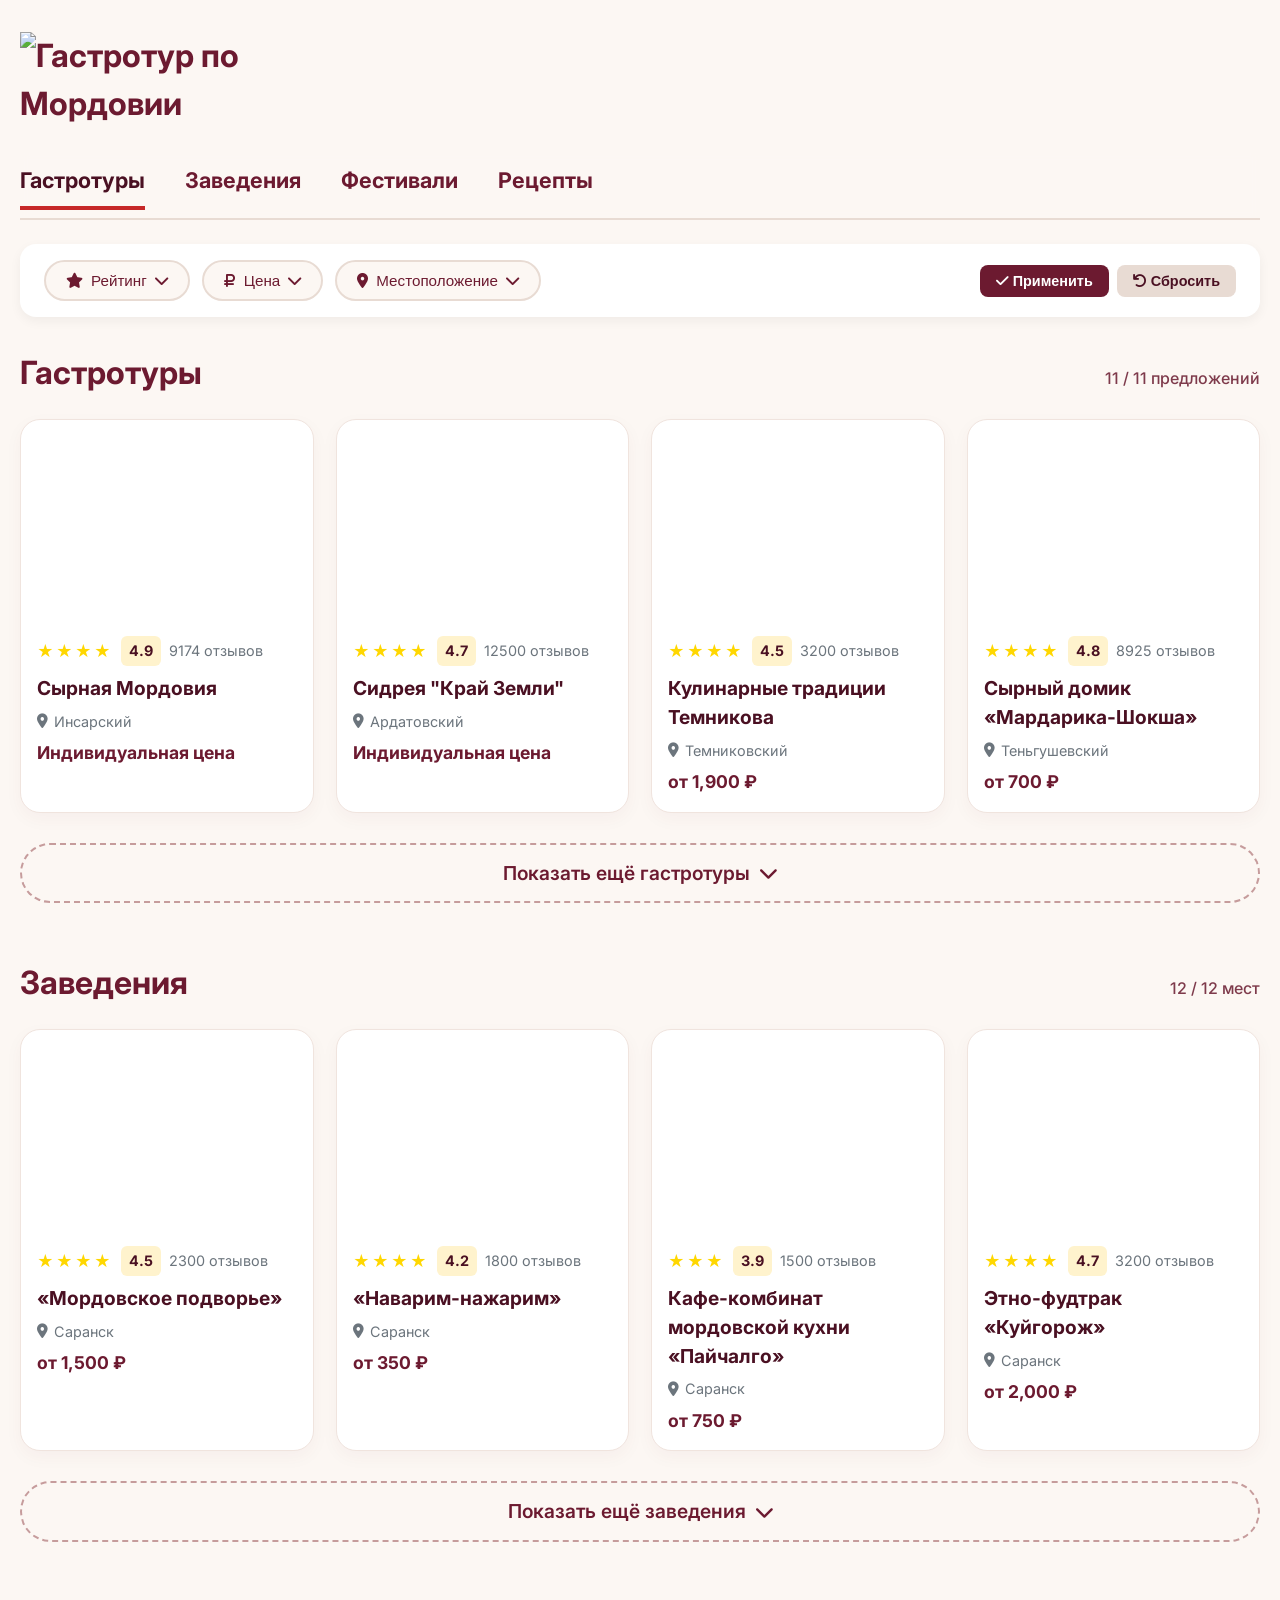
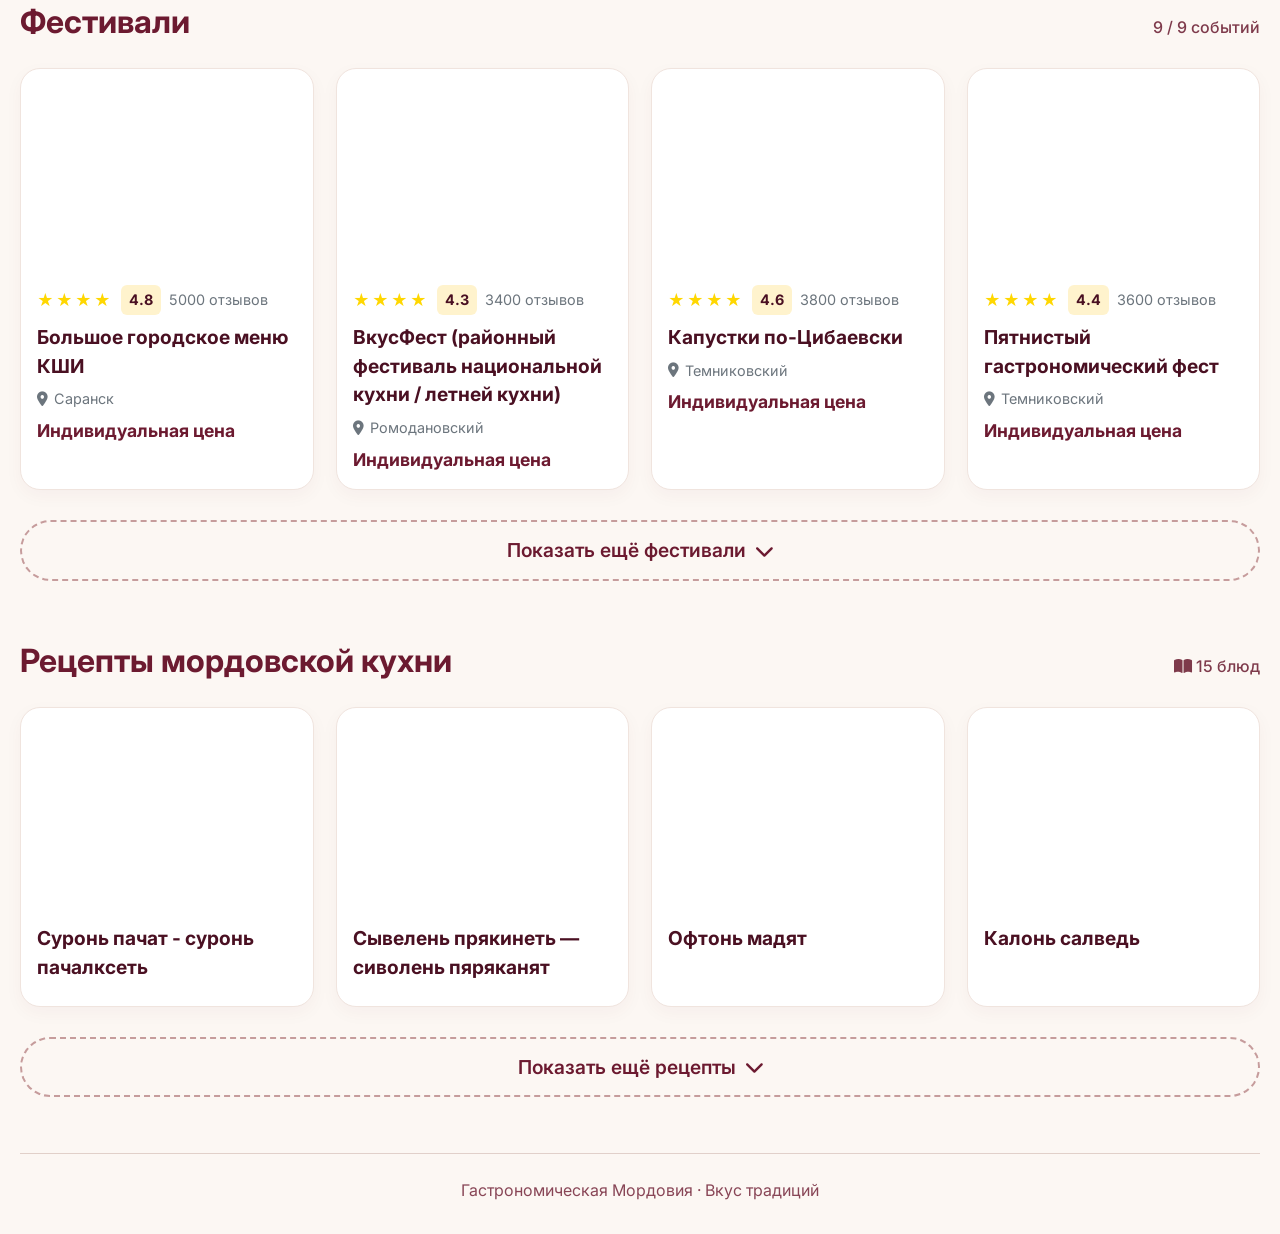
==== commit d3b7c326: "Добавил все фотографии для сайта" ====
--- a/main.html
+++ b/main.html
@@ -1,1006 +1,1536 @@
-<!DOCTYPE html>
-<html lang="ru">
-<head>
-    <meta charset="UTF-8">
-    <meta name="viewport" content="width=device-width, initial-scale=1.0">
-    <title>Гастротур по Мордовии · Вкус традиций</title>
-    <link rel="preconnect" href="https://fonts.googleapis.com">
-    <link rel="preconnect" href="https://fonts.gstatic.com" crossorigin>
-    <link href="https://fonts.googleapis.com/css2?family=Inter:opsz,wght@14..32,400;14..32,500;14..32,600;14..32,700&display=swap" rel="stylesheet">
-    <link rel="stylesheet" href="https://cdnjs.cloudflare.com/ajax/libs/font-awesome/6.0.0-beta3/css/all.min.css">
-    <style>
-        * { margin: 0; padding: 0; box-sizing: border-box; }
-        body {
-            font-family: 'Inter', sans-serif;
-            background-color: #fcf7f3;
-            color: #6c1a30;
-            line-height: 1.5;
-            padding-bottom: 32px;
-        }
-        .wrapper { max-width: 1280px; margin: 0 auto; padding: 0 20px; }
-        .hero-title {
-            width: 30%;
-            margin: 32px auto 24px 0;
-            display: block;
-        }
-        .hero-title img {
-            width: 100%;
-            height: auto;
-            display: block;
-        }
-        .nav-sections {
-            position: sticky; top: 0; z-index: 100;
-            background: rgba(252, 247, 243, 0.92);
-            padding: 12px 0 8px 0;
-            margin-bottom: 24px;
-            border-bottom: 2px solid #e8dbd3;
-            backdrop-filter: blur(4px);
-        }
-        .nav-links { display: flex; gap: 40px; align-items: center; }
-        .nav-item {
-            font-size: 1.35rem; font-weight: 700;
-            color: #6c1a30; cursor: pointer;
-            padding-bottom: 10px;
-            border-bottom: 4px solid transparent;
-            transition: border-color 0.15s;
-        }
-        .nav-item.active { border-bottom: 4px solid #c62828; color: #4a1022; }
-        .nav-item:hover { border-bottom: 4px solid #b56576; }
-
-        .filters-container {
-            margin-bottom: 32px; padding: 16px 24px;
-            background: #ffffff; border-radius: 16px;
-            box-shadow: 0 4px 12px rgba(0,0,0,0.05);
-            display: flex; align-items: center;
-            gap: 12px; flex-wrap: wrap;
-        }
-        .filter-button {
-            padding: 10px 20px; background: #fcf7f3;
-            border: 2px solid #e8dbd3; border-radius: 50px;
-            cursor: pointer; transition: all 0.3s;
-            font-size: 0.95rem; color: #6c1a30;
-            font-weight: 500; display: flex;
-            align-items: center; gap: 8px;
-            white-space: nowrap;
-        }
-        .filter-button:hover { background: #eededa; border-color: #b77f7f; }
-        .filter-button.has-value { background: #6c1a30; color: white; border-color: #6c1a30; }
-        .dropdown-menu {
-            display: none; position: absolute;
-            top: calc(100% + 8px); left: 0;
-            background: white; border-radius: 12px;
-            box-shadow: 0 8px 24px rgba(0,0,0,0.12);
-            padding: 20px; min-width: 280px;
-            z-index: 1000; border: 1px solid #e8dbd3;
-        }
-        .dropdown-menu.show { display: block; }
-        .rating-stars { display: flex; gap: 4px; font-size: 2rem; flex-direction: row-reverse; justify-content: flex-end; }
-        .star { cursor: pointer; color: #ddd; transition: color 0.2s; user-select: none; }
-        .star.active { color: #ffd700; }
-        .star:hover { color: #ffed4a; }
-        .star:hover ~ .star { color: #ffed4a; }
-        .rating-text { margin-top: 8px; font-weight: 600; color: #4a1022; }
-        .price-slider-container { width: 100%; padding: 10px 0; }
-        .price-slider {
-            width: 100%; -webkit-appearance: none;
-            appearance: none; height: 8px;
-            background: #e8dbd3; border-radius: 10px;
-            outline: none;
-        }
-        .price-slider::-webkit-slider-thumb {
-            -webkit-appearance: none; appearance: none;
-            width: 24px; height: 24px; border-radius: 50%;
-            background: #6c1a30; cursor: pointer;
-            border: 3px solid white; box-shadow: 0 2px 6px rgba(0,0,0,0.2);
-        }
-        .price-value { text-align: center; font-weight: 700; color: #6c1a30; font-size: 1.2rem; margin-top: 10px; }
-        .custom-price-checkbox {
-            display: flex; align-items: center; gap: 8px;
-            margin-top: 12px; padding-top: 12px;
-            border-top: 1px solid #e8dbd3;
-        }
-        .custom-price-checkbox input[type="checkbox"] { width: 18px; height: 18px; cursor: pointer; }
-        .custom-price-checkbox label { cursor: pointer; font-size: 0.9rem; color: #4a1022; }
-        .location-list { display: flex; flex-direction: column; gap: 8px; max-height: 200px; overflow-y: auto; }
-        .location-item { display: flex; align-items: center; gap: 8px; padding: 8px; border-radius: 8px; cursor: pointer; transition: background 0.2s; }
-        .location-item:hover { background: #fcf7f3; }
-        .location-item input[type="checkbox"] { width: 16px; height: 16px; cursor: pointer; }
-        .location-item label { cursor: pointer; flex: 1; }
-        .filter-actions { display: flex; gap: 8px; margin-left: auto; }
-        .filter-btn {
-            padding: 8px 16px; border: none; border-radius: 8px;
-            font-weight: 600; cursor: pointer; transition: all 0.3s; font-size: 0.9rem;
-        }
-        .filter-btn.apply { background: #6c1a30; color: white; }
-        .filter-btn.apply:hover { background: #4a1022; }
-        .filter-btn.reset { background: #e8dbd3; color: #4a1022; }
-        .filter-btn.reset:hover { background: #d4c5bc; }
-
-        .section { margin-bottom: 56px; scroll-margin-top: 90px; }
-        .section-header { display: flex; align-items: baseline; justify-content: space-between; margin-bottom: 22px; }
-        .section-header h2 { font-size: 2rem; font-weight: 700; color: #6c1a30; }
-        .section-badge { color: #7e3a4b; font-weight: 500; font-size: 1rem; }
-        .card-grid { display: grid; grid-template-columns: repeat(4, 1fr); gap: 22px; }
-        .hidden-cards { display: none; grid-template-columns: repeat(4, 1fr); gap: 22px; margin-top: 22px; }
-        .hidden-cards.show { display: grid; }
-        .simple-card {
-            background: #ffffff; border-radius: 20px;
-            overflow: hidden; box-shadow: 0 6px 18px rgba(108, 26, 48, 0.04);
-            border: 1px solid #f0e4de; cursor: pointer;
-            transition: transform 0.2s;
-        }
-        .simple-card:hover { transform: translateY(-3px); box-shadow: 0 18px 30px -10px rgba(108, 26, 48, 0.1); }
-        .simple-card.filtered-out { display: none; }
-        .simple-card .card-img { width: 100%; height: 200px; background-size: cover; background-position: center; }
-        .simple-card .card-content { padding: 16px; }
-        .simple-card .card-title { font-weight: 700; font-size: 1.2rem; color: #4a1022; margin-bottom: 8px; }
-        .simple-card .card-location { color: #6c757d; font-size: 0.9rem; margin-bottom: 8px; display: flex; align-items: center; gap: 6px; }
-        .simple-card .card-price { font-weight: 700; color: #6c1a30; font-size: 1.1rem; margin-top: 8px; }
-        .stars { color: #ffd700; letter-spacing: 2px; }
-        .rating-badge { display: flex; align-items: center; gap: 8px; margin-bottom: 8px; }
-        .rating-number { font-weight: 700; color: #4a1022; background: #fff3cd; padding: 4px 8px; border-radius: 6px; font-size: 0.9rem; }
-        .reviews-count { color: #6c757d; font-size: 0.9rem; }
-        .show-more-btn {
-            display: flex; align-items: center; justify-content: center;
-            gap: 10px; width: 100%; margin-top: 30px;
-            padding: 14px 0; background: transparent;
-            border: 2px dashed #c69c9c; border-radius: 60px;
-            color: #6c1a30; font-weight: 600;
-            font-size: 1.2rem; cursor: pointer;
-            transition: all 0.2s;
-        }
-        .show-more-btn i { transition: transform 0.25s; }
-        .show-more-btn.expanded i { transform: rotate(180deg); }
-        .show-more-btn:hover { background-color: #eededa; border: 2px solid #b77f7f; }
-        .footer-note {
-            margin-top: 40px; color: #6c1a30;
-            opacity: 0.8; text-align: center;
-            border-top: 1px solid #dbc7c0; padding-top: 24px;
-        }
-        @media (max-width: 1000px) {
-            .card-grid, .hidden-cards { grid-template-columns: repeat(2, 1fr); }
-        }
-        @media (max-width: 600px) {
-            .card-grid, .hidden-cards { grid-template-columns: 1fr; }
-            .nav-links { gap: 24px; overflow-x: auto; }
-            .filters-container { flex-direction: column; align-items: stretch; }
-            .filter-actions { margin-left: 0; }
-        }
-    </style>
-</head>
-<body>
-    <div class="wrapper">
-        <h1 class="hero-title">
-            <img src="Pictures/Эмблема.png" alt="Гастротур по Мордовии">
-        </h1>
-
-        <div class="nav-sections">
-            <div class="nav-links">
-                <div class="nav-item active" data-section="gastro">Гастротуры</div>
-                <div class="nav-item" data-section="places">Заведения</div>
-                <div class="nav-item" data-section="fest">Фестивали</div>
-                <div class="nav-item" data-section="recipes">Рецепты</div>
-            </div>
-        </div>
-
-        <div class="filters-container" id="filters-container">
-            <div style="position: relative;">
-                <button class="filter-button" id="rating-btn">
-                    <i class="fas fa-star"></i> Рейтинг <i class="fas fa-chevron-down"></i>
-                </button>
-                <div class="dropdown-menu" id="rating-dropdown">
-                    <div class="rating-stars" id="rating-stars">
-                        <span class="star" data-rating="5">★</span>
-                        <span class="star" data-rating="4">★</span>
-                        <span class="star" data-rating="3">★</span>
-                        <span class="star" data-rating="2">★</span>
-                        <span class="star" data-rating="1">★</span>
-                    </div>
-                    <div class="rating-text" id="rating-text">Выберите рейтинг</div>
-                </div>
-            </div>
-
-            <div style="position: relative;">
-                <button class="filter-button" id="price-btn">
-                    <i class="fas fa-ruble-sign"></i> Цена <i class="fas fa-chevron-down"></i>
-                </button>
-                <div class="dropdown-menu" id="price-dropdown">
-                    <div class="price-slider-container">
-                        <input type="range" class="price-slider" id="price-slider" 
-                               min="500" max="25000" value="25000" step="500">
-                        <div class="price-value" id="price-value">до 25 000 ₽</div>
-                    </div>
-                    <div class="custom-price-checkbox">
-                        <input type="checkbox" id="custom-price-checkbox">
-                        <label for="custom-price-checkbox">Индивидуальная цена</label>
-                    </div>
-                </div>
-            </div>
-
-            <div style="position: relative;">
-                <button class="filter-button" id="location-btn">
-                    <i class="fas fa-map-marker-alt"></i> Местоположение <i class="fas fa-chevron-down"></i>
-                </button>
-                <div class="dropdown-menu" id="location-dropdown">
-                    <div class="location-list" id="location-list"></div>
-                </div>
-            </div>
-
-            <div class="filter-actions">
-                <button class="filter-btn apply" id="apply-filters">
-                    <i class="fas fa-check"></i> Применить
-                </button>
-                <button class="filter-btn reset" id="reset-filters">
-                    <i class="fas fa-undo"></i> Сбросить
-                </button>
-            </div>
-        </div>
-
-        <section id="gastro" class="section">
-            <div class="section-header">
-                <h2>Гастротуры</h2>
-                <span class="section-badge" id="results-count"></span>
-            </div>
-            <div class="card-grid" id="gastro-visible-grid"></div>
-            <div class="hidden-cards" id="gastro-hidden-cards"></div>
-            <div class="show-more-btn" id="gastro-show-more">
-                <span>Показать ещё гастротуры</span>
-                <i class="fas fa-chevron-down"></i>
-            </div>
-        </section>
-
-        <section id="places" class="section">
-            <div class="section-header">
-                <h2>Заведения</h2>
-                <span class="section-badge" id="places-count"></span>
-            </div>
-            <div class="card-grid" id="places-visible-grid"></div>
-            <div class="hidden-cards" id="places-hidden-cards"></div>
-            <div class="show-more-btn" id="places-show-more">
-                <span>Показать ещё заведения</span>
-                <i class="fas fa-chevron-down"></i>
-            </div>
-        </section>
-
-        <section id="fest" class="section">
-            <div class="section-header">
-                <h2>Фестивали</h2>
-                <span class="section-badge" id="fest-count"></span>
-            </div>
-            <div class="card-grid" id="fest-visible-grid"></div>
-            <div class="hidden-cards" id="fest-hidden-cards"></div>
-            <div class="show-more-btn" id="fest-show-more">
-                <span>Показать ещё фестивали</span>
-                <i class="fas fa-chevron-down"></i>
-            </div>
-        </section>
-
-        <section id="recipes" class="section">
-            <div class="section-header">
-                <h2>Рецепты мордовской кухни</h2>
-                <span class="section-badge" id="recipes-count"><i class="fas fa-book-open"></i> 15 блюд</span>
-            </div>
-            <div class="card-grid" id="recipes-visible-grid"></div>
-            <div class="hidden-cards" id="recipes-hidden-cards"></div>
-            <div class="show-more-btn" id="recipes-show-more">
-                <span>Показать ещё рецепты</span>
-                <i class="fas fa-chevron-down"></i>
-            </div>
-        </section>
-
-        <div class="footer-note">
-            <i class="fas fa-egg"></i> Гастрономическая Мордовия · Вкус традиций
-        </div>
-    </div>
-
-    <script>
-    (function() {
-        const locations = [
-            'Саранск', 'Инсарский', 'Ардатовский', 'Темниковский', 
-            'Теньгушевский', 'Рузаевский', 'Ромодановский', 'Большеберезниковский'
-        ];
-
-        function generateStars(rating) {
-            const fullStars = Math.floor(rating);
-            let stars = '';
-            for (let i = 0; i < fullStars; i++) stars += '★';
-            return stars;
-        }
-
-        function generateFullStars(rating) {
-            const fullStars = Math.floor(rating);
-            let stars = '';
-            for (let i = 0; i < fullStars; i++) stars += '★';
-            for (let i = fullStars; i < 5; i++) stars += '☆';
-            return stars;
-        }
-
-        const sampleReviews = [
-            { name: 'Анна Иванова', rating: 5, text: 'Прекрасный гастротур! Очень понравилась дегустация сыров, всё было организовано на высшем уровне. Обязательно вернусь снова!' },
-            { name: 'Сергей Петров', rating: 4, text: 'Хорошая экскурсия, интересный маршрут. Единственное пожелание — добавить больше времени на свободную прогулку.' },
-            { name: 'Мария Смирнова', rating: 5, text: 'Великолепно! Гид рассказал много интересного, еда была потрясающей. Рекомендую всем гурманам!' },
-            { name: 'Дмитрий Кузнецов', rating: 4, text: 'Отличная организация, вкусная еда. Немного устали к концу, но впечатления незабываемые.' },
-            { name: 'Елена Васильева', rating: 5, text: 'Лучший гастрономический опыт! Всё было супер — от встречи до прощания. Медовуха просто божественная!' },
-            { name: 'Алексей Новиков', rating: 3, text: 'Неплохо, но ожидал большего. Программа интересная, но хотелось бы больше дегустаций.' }
-        ];
-
-        function getRandomReviews() {
-            const shuffled = sampleReviews.sort(function() { return 0.5 - Math.random(); });
-            return shuffled.slice(0, 3);
-        }
-
-        const gastroTours = [
-            { title: 'Сырная Мордовия', images: ['Pictures/produkcija-zavoda-sarmich.jpg', 'Pictures/gvi9glbmnly94mi6cvp6w6yqegrawxm7.png', 'Pictures/5ra71wrwrgrlfqxie4kr2pbohmlh1rk4.png',], desc: 'Экскурсия на Сыроваренный завод "Сармич"', rating: 4.9, reviews: 9174, price: 0, location: 'Инсарский',
-                                customProgram: [
-                    { text: 'Программа тура', bold: true ,align: 'center', fontSize: '1.5rem'},              
-                    { text: 'Продолжительность: 1 день.', bold: true },
-                    { text: 'Прибытие в Саранск.Встреча с гидом-экскурсоводом.', bullet: true },
-                    { text: 'Обзорная экскурсия по г. Саранск. Экскурсия по исторической части города познакомит с основными достопримечательностями столицы Республики Мордовия:', bullet: true, align: 'justify' },
-                    { text: '- Площадь Тысячелетия единения мордовского народа с народами российского государства: Фонтан «Звезда Мордовии»; Национальная библиотека им. А.С. Пушкина; Государственный музыкальный театр им. И. М. Яушева.', marginLeft: 40, align: 'justify'},
-                    { text: '- Соборная площадь: посещение кафедрального собора святого праведного воина Ф. Ушакова; Памятник адмиралу Ф. Ф. Ушакову; Скульптурная группа «Семья», Памятник патриарху Никону.', marginLeft: 40, align: 'justify'},
-                    { text: '- Площадь Победы: Мемориальный музей военного и трудового подвига; памятный знак «Побег из ада»; памятник воинам-интернационалистам, монумент воинам-уроженцам Мордовии, павшим в годы ВОВ, часовня Александра Невского.', marginLeft: 40, align: 'justify'},
-                    { text: '- Советская площадь: здания Дома Республики; Дома Советов; Администрации г.о. Саранск; памятник В.И. Ленину; памятник А.С. Пушкину; памятник основателям города.', marginLeft: 40, align: 'justify'},
-                    { text: '- Парк культуры и отдыха им. А.С. Пушкина, Монумент «Навеки с Россией».', marginLeft: 40, align: 'justify'},
-                    { text: '- Подъем на смотровую площадку Мордовского государственного университета им. Н.П. Огарева. С самой высокой смотровой площадки Саранска открывается живописный вид: купола храмов, небесная линия города, стадион «Мордовия – Арена». ', marginLeft: 40, align: 'justify'},
-                    { text: 'Это лучший способ увидеть большое количество достопримечательностей и даже предположить, как изменится столица Мордовии в будущем.', align: 'justify'},
-                    { text: 'Обед в кафе города.', bullet: true },   
-                    { text: 'Переезд в г. Инсар.', bullet: true }, 
-                    { text: 'Экскурсия на сыроваренный завод «Сармич». Мордовская земля знаменита сырами! На сегодняшний день «Сармич» является одним из крупнейших предприятий сыроваренной отрасли в России. Предприятие оснащено уникальным оборудованием, на заводе выпускается более 15 наименований твердых и полутвердых сыров, натуральное сливочное масло. Здесь расскажут о производстве, покажут изготовление, упаковку и хранение выпускаемой продукции. Кроме этого, Вы сможете продегустировать различные сорта сыра..', bullet: true , align: 'justify'}, 
-                    { text: 'Прибытие в Саранск.', bullet: true },
-                    { text: 'Дополнительно при желании оплачиваются завтрак и ужин.' } ,
-                ],
-                customContact: { address: 'Инсарский район, г. Инсар, ул. Строительная, 139', phone: '+7 (8342) 230-030', email: 'veter.str@mail.ru', social: 'https://vk.com/veterstr13' }
-            },
-            { title: 'Сидрея "Край Земли"', images: ['Pictures/kraj-zemli-mordovskij-sidr-polusladkij.jpeg', 'Pictures/2be281oj0hcea5du5qvnslx0s8ke5c8s.png','Pictures/9uynxryp57sw0z5nytde8aj1tfopqfdv.png'],  rating: 4.7, reviews: 12500, price: 0, location: 'Ардатовский',
-                customProgram: [
-                    { text: 'Программа тура', bold: true ,align: 'center', fontSize: '1.5rem'}, 
-                    { text: 'Продолжительность: 2 часа. ', bold: true },
-                    { text: 'На экскурсии вас ждет: ', bullet: true },
-                    { text: '- Дегустация: попробуете всю линейку сидров «Край Земли» и выберете для себя фаворитов.', marginLeft:40 , align: 'justify'},
-                    { text: '- Закуски: легкие закуски идеально дополнят вкус сидра.', marginLeft:40 , align: 'justify'},
-                    { text: '- Посещение яблоневых садов, с которых начинается создание сидра. Там вы сможете насладиться природой и сделать красивые фотографии.', marginLeft:40, align: 'justify' },
-                    { text: '- Увлекательная экскурсия по производству, где вы узнаете все тонкости создания сидра.', marginLeft:40, align: 'justify' },
-                    { text: 'В сидрерии  можно провести выездное мероприятие: корпоратив, день рождения или отметить любое другое событие. ', bullet: true , align: 'justify'},
-                ],
-                customContact: { address: 'Ардатовский район, г. Ардатов, ул. Садовая, 47/2.', phone: '+7 991 842 28 23', social: 'https://vk.com/mcider' }
-            },
-
-            { title: 'Кулинарные традиции Темникова', images: ['Pictures/yigl741t54olhqcxazdslgjhvi9y4f78.png', 'Pictures/94619gh5vd05p2g00xmfdpel5decf83i.png', 'Pictures/jyb8AttK868Ykg807MYyCO2_wgHQQDi1h_PWLcyf8vdwz2lAmeMtSWm0Aq6erT5jcp9-7KbyrO5suQuClGyIlFvS.jpg'], desc: 'Приглашаем вас на уникальное путешествие по миру вкусов и традиций! ', rating: 4.5, reviews: 3200, price: 1900, location: 'Темниковский',
-                
-                customProgram: [
-                    { text: 'Гастрономический тур - это настоящее пиршество для души и желудка.  Вы сможете по-настоящему окунуться в атмосферу быта русского и мордовского народа, ознакомиться с историей национальности. Данная экскурсия приоткроет больше этнических секретов и поможет углубиться в корни народа.', align: 'justify' },
-                    { text: 'Вас ждут захватывающие мастер-классы, увлекательные развлекательные программы и, конечно же, незабываемые дегустации блюд русской и мордовской кухни.', align: 'justify'},
-                    { text: 'Этот тур стоит попробовать, ведь он наполнен яркими впечатлениями и вкусными открытиями!', align: 'justify'},
-                    { text: 'Программа тура', bold: true ,align: 'center', fontSize: '1.5rem'}, 
-                    { text: 'Продолжительность тура: 6 часов (без учета дороги до г. Темников).', bold: true , align: 'justify'},
-                    { text: '- Посещение этно-дома русской культуры: экскурсия по русской избе, мастер-класс по изготовлению оберега "Птица Счастья", мастер-класс игры на русских народных инструментах, песни под гармонь, дегустация блюд русской кухни (Темниковский район, д. Алексеевка. ул. Поселковая. д. 2) ', marginLeft:40, align: 'justify'},
-                    { text: '- Посещение этно-дома мордовской культуры: экскурсия по мордовской избе, выступление народного ансамбля, мастер-класс по приготовлению блинов из печи, обряд на счастье, мастер-класс игры на деревянных ложках, дегустация блюд мордовской кухни (Темниковский район, с. Л. Цибаево, ул. Центральная, д. 6)' , marginLeft:40, align: 'justify'},
-                ],
-                customContact: { address: 'Темниковский район с. Тарханы, п. Пушта, с. Лесное Цибаево', phone: '8 (953) 033-04-90', social: 'https://vk.com/ttc_temnikov' }
-            },
-
-            { title: 'Сырный домик «Мардарика-Шокша»', images: ['Pictures/ILDNwesm7fITR8M16-d7BzS8yUpfq4QoVyDzWmMwrF4mNo38DonZCDzi6F6n0cmbKDWLPYE4KPRdx8dZM9bpJPT.jpg', 'Pictures/52c5bJRnnBlW3VCIUf3hfCVn6ttzEneeXOMaNxOjFgaiYdQxCYe5JHcRSBFN3HdxiyRsL8KO0Sgp0tBahcIiurck.jpg','Pictures/Hro2h2qnFn9Of0K9sKziizQbK7i76s58e78f_La0TkjlYmN4M5f04xvJVJDk35Hol_85MlS6N4qobV3gt5t8qZV8.jpg', ], desc: 'Производство сыра из натурального козьего молока', rating: 4.8, reviews: 8925, price: 700, location: 'Теньгушевский',
-                customProgram: [
-                     { text: '«Мардарика» – это производство сыра из натурального козьего молока, экскурсии и мастер-классы, живое общение с животными, фотосессии, разновидности чая, сувениры и подарки в мордовской глубинке.', align: 'justify' },
-                    { text: 'Здесь производятся 12 совершенно разных вкусов консервированного козьего сыра «Мардарика». Уникален не только сыр, но и красивая ручная упаковка.', align: 'justify' }, 
-                    { text: 'Программа тура', bold: true ,align: 'center', fontSize: '1.5rem'}, 
-                    { text: 'Продолжительность тура: 1 час.', bold: true , align: 'justify'},
-                    { text: '- Обход сыродельни и сырной пещеры.', marginLeft:40, align: 'justify'},
-                    { text: '- Дегустация сезонных сыров (более 4 видов)', marginLeft:40, align: 'justify'},
-                ],
-                customContact: { address: 'Теньгушевский район, с. Шокша, ул. Московская, 1.', phone: '8 (953) 030-26-36', email: '@mardarikadelikates.ru', social: 'https://vk.com/mardarika?from=search' }
-            },
-            { title: 'Погружение в мир пчел', images: ['Pictures/whZZy-PQLhafEJrw7DLGWpKM_NsFMFt1pWIRhFIe0CSgehyerPsy1j7Gasy0QbAmKafsVoBslb0HwoRgz3crJUjT.jpg', 'Pictures/gm1dbg2aidnnz682l2i6o54grxcaeb1z.png', 'Pictures/evuwvxc5wj4l41cepr8fdpaprpix214c.png',], desc: 'Вы побываете на уникальной семейной пасеке, посмотрите на жизнь маленьких труженников изнутри. ', rating: 4.6, reviews: 4500, price: 1200, location: 'Рузаевский',
-                customProgram: [
-                   { text: 'Вы побываете на уникальной семейной пасеке, услышите увлекательный рассказ опытного пчеловода о жизни пчел, посмотрите на жизнь маленьких труженников изнутри. Поучаствуете в квесте, построите свой улей и отгадаете загадки. Закончите программу ярким селфи на память с местным пасечником.', align: 'justify' },
-                    { text: 'После окончания программы Вас ждет чаепитие с дегустацией меда, пыльцы и ароматной булочки.', bullet: true },
-                    { text: 'Также Вы погрузитесь в историю производства меда и других продуктов пчеловодства, узнаете о разных методах их использования в кулинарии и медицине.', bullet: true },
-                    { text: 'За доп. плату можно организовать увлекательный мастер-класс по изготовлению свечи или раскрашиванию магнита из дерева. ', bullet: true },
-                    ],
-
-
-                customContact: { address: 'Рузаевский район, ул. Северная, 3', phone: '8 (927) 186-54-78', social: 'https://vk.com/paseka_turbinykh' }
-            },
-            { title: 'Выходные в мордовским акцентом', images: ['Pictures/5Iptsm4ywe-IQxFaCnW28I-jvtPEm-ckt5QgMZvVMPxN3OL7f8wtir5BNwCyFj5L_1Sj2zkQw3RpPOQEu44F9vrQ.jpg', 'Pictures/Gc9P9jqAjFTFOt7aHrpyMH86firIYjjtZ0R_0TKRjm-AKGed363mnxbY7YoTMAhYuayLKEy5WZ3L-AFCTM6km7Ox.jpg', 'Pictures/esLXQ6D8uBftYDk4z9r3kIYjEkb0eX9ywBduxsiEgMKJqPLsbHSFzpUyrS1FP8Wjn0KfHdqbSGnMSFw-LmCD66jY.jpg'], rating: 4.2, reviews: 1800, price: 0, location: 'Саранск',
-                customProgram: [
-                { text: 'Программа тура', bold: true ,align: 'center', fontSize: '1.5rem'}, 
-                { text: 'Продолжительность: 3 дня.', bold: true , align: 'justify'},
-                { text: 'День 1: прибытие в Саранск. Завтрак. Переезд в с. Большое Болдино (Нижегородская обл.). Экскурсия по усадьбе Пушкиных, господскому дому и парку. Возвращение в Саранск, обзорная экскурсия по городу (Собор Ушакова, Советская площадь, парк Пушкина).',  align: 'justify' },
-                { text: 'День 2: поездка в с. Подлесная Тавла — центр резьбы по дереву. Посещение этнографического музея «Этно-Кудо» им. В.И. Ромашкина с обрядом встречи хлебом-солью («Кудат»). Мастер-класс по изготовлению тавлинской игрушки. Гастрономический мастер-класс по приготовлению «Пачат-бургера» (современное прочтение мордовской кухни) с обедом и дегустацией настоек.', align: 'justify' },
-                { text: 'День 3: поездка в село Старая Теризморга. Экскурсия в Центр мордовской культуры, знакомство с бытом и фольклором, обед в крестьянской избе (щи из печи, вареники, поза, пшенные блины). Возвращение в Саранск.', align: 'justify' },
-
-            ],
-                customContact: {     address: 'Студия нестандартных путешествий «Ветер странствий» (г. Саранск)',
-                addressLabel: 'Организатор', phone: '+7 (8342) 23-00-30', social: 'https://veter-str.ru/korporativnym-gruppam' },
-            },
-            { title: 'Выходные в Саранске', images: ['Pictures/n5Td8wRA4E4dU3N_xVTflMO-ST3Jz379yq8Si9nhwb95p2NGTK12_yVhBIaifwKwjqAsWTt0pXEUrkIkPm3rHUgJ.jpg','Pictures/43ofI4tvSMo-etKfABR-KEDDRz-Xqy4OnDHdYAnC4YC-2eLej7ldjLc-QsRtj6jnqCQQ6th6YxudDluyYAev6Fft.jpg', 'Pictures/xT7xouuOy5HJQaK9b5LCqN8kqn5XY6KhmLhZwf2BEb4fCkTzcdU-5rgwVBwVAu94LI28Z0aUIQ6cWZ51IgwD-O6g.jpg', 'Pictures/v89NGaDs5BD9SKvowU9A9Zyv7ceIy_pk_Drc18o7L3lPW4ExGe4gK6MNihzQUXqTBzeySVoJTWGatl-8SeBaEL-D.jpg' ], rating: 4.1, reviews: 3400, price: 20000, location: 'Саранск',
-                customProgram: [
-                 { text: 'Программа тура', bold: true ,align: 'center', fontSize: '1.5rem'}, 
-                { text: 'Продолжительность: 2 дня.', bold: true , align: 'justify'},
-                { text: 'День 1: встреча группы. Обзорная экскурсия по Саранску (Соборная площадь, стадион «Мордовия Арена»). Обед или ужин в ресторане национальной кухни (блюда из печи, пачат, щи). Интерактивный мастер-класс по приготовлению традиционных мордовских блинов или выпечки.',  align: 'justify' },
-                { text: 'День 2: дегустация сыров от местных производителей (экскурсия в специализированный магазин или на производство при наборе группы). Свободное время для прогулки по эко-парку или приобретения гастрономических сувениров (сыры, копчености).',  align: 'justify' },
-
-                 ],
-                customContact: {     address: 'Агрегаторы туров (Magput.ru, Masput.ru).',addressLabel: 'Организатор' }
-            },
-
-
-            { title: 'По следам эрьзи и мокши', images: ['Pictures/4icb_zqNbyodSvXy9lynJ3x2tqaEEx_ziLl2vuRgipY9BQuNorBPq6JK3JEJx0MIqNwI2SuBgCJlJOwXLQXvqcpg.jpg', 'Pictures/5Iptsm4ywe-IQxFaCnW28I-jvtPEm-ckt5QgMZvVMPxN3OL7f8wtir5BNwCyFj5L_1Sj2zkQw3RpPOQEu44F9vrQ.jpg', 'Pictures/g_jqY5sCG1vjA5M_yLZo6_Cgd8rbT2gEON0rfoLsyvzxYTdAI1owZvbqXzPJkBEGpORglP9bUbARGbMlovJhQREp.jpg'], rating: 4.3, reviews: 5600, price: 24300, location: 'Саранск',
-                customProgram: [
-                 { text: 'Программа тура', bold: true ,align: 'center', fontSize: '1.5rem'}, 
-                { text: 'Продолжительность: 3 дня.', bold: true , align: 'justify'},
-                { text: 'День 1: прибытие на ж/д вокзал Саранска. Трансфер, заселение. Пешеходная прогулка по центру города, знакомство с историей мордовского народа. Посещение музея им. Эрьзи (скульптуры из кебрачо и альгарробо, картины Ф. Сычкова).',  align: 'justify' },
-                { text: 'День 2: выезд в село Старая Теризморга — фольклорный центр мокши. Выступление ансамбля, обед в этно-доме из печи (пачат, панджакай, сюкоро). Поездка в с. Подлесная Тавла (эрзянская культура, мастер-класс по резьбе).',  align: 'justify' },
-                { text: 'День 3: экскурсия в Большое Болдино (усадьба Пушкина). Прогулка по парку. Возвращение в Саранск. Трансфер на вокзал.',  align: 'justify' },                
-            ],  
-                customContact: {address: 'Агрегаторы туров (Magput.ru, Masput.ru).',addressLabel: 'Организатор' }
-            },
-
-
-
-            { title: 'Традиции со вкусом', images: ['Pictures/f0fcxKOO88IkPmUCqGCvCd7hJlRFH1AMu5czLJUFygqTdEavx49EpU5Pm9dwZWstT_k3OlstdjAgK3EU1Rc6RXN3.jpg', 'Pictures/ktEv7wjescRpyW_990LJoKLdJ-dJYMFs2mLriA1KVcxQur6SL_V38oGeV3vB7VtC8mOHWXoBQUHuqBqpbL-jY1UM.jpg', 'Pictures/Wm7V5y6QEmTazhAINIW62hwVZK2f2YRqp342a7qb-bxsgtdDVuWEr8odwzRI5OKHx2FcEgobiJOOIQf6bzH2QNFF.jpg'], rating: 5.0, reviews: 890, price: 1400, location: 'Саранск',
-                customProgram: [
-                 { text: 'Программа экскурсии', bold: true ,align: 'center', fontSize: '1.5rem'}, 
-                { text: 'Продолжительность: 2-3 часа.', bold: true , align: 'justify'},
-                { text: '- Прогулка по историческому центру Саранска (Советская улица, Соборная площадь, парк Пушкина). Рассказ о традициях и верованиях эрзи и мокши, связанных с едой и бытом.',  align: 'justify' },
-                { text: '- Остановка в этно-кафе или мастер-класс по приготовлению национальных напитков/блинов. Дегустация пачата (пшенного блина), напитков поза или пуре.',  align: 'justify' },
-                ],
-                customContact: {address: 'Индивидуальные гиды Саранска (Union-Travel, Extraguide).',addressLabel: 'Организатор' }
-            },
-
-
-            { title: 'Мордовский заповедник', images: ['Pictures/yigl741t54olhqcxazdslgjhvi9y4f78.png', 'Pictures/0NuBhEgcra3g_3YekmvYd2x1ItB58rxS9BUcYWi6NyaZkut6iKa6MXqzc2elyzatHXHWLphkmZwRDk8cMEgzz0GY.jpg', 'Pictures/Dy74U33a085cFRPbEFnMPu6mdJH5Rr5VkDGdnloAgX3kAM6FgW_jW-JmGPUvHCpmEXd9-obXiUxR76jMIa4OgVmW.jpg'], rating: 3.5, reviews: 1200, price: 0, location: 'Темниковский',
-                customProgram: [
-                { text: 'Программа тура', bold: true ,align: 'center', fontSize: '1.5rem'}, 
-                { text: '- Экскурсия по визит-центру заповедника и экологическим тропам, знакомство с флорой и фауной, вольерами с животными.', align: 'justify' },
-              { text: '- Посещение кордона, знакомство с бытом лесников.',  align: 'justify' },
-                { text: 'Гастрономическая часть', bold:true },
-              { text: 'Обед или ужин с блюдами национальной кухни (приготовленными в русской печи или на костре из локальных продуктов). Дегустация травяных чаев и меда с местных пасек.', align: 'justify' },                
-
-                ],
-                customContact: { address: 'Темниковский район, пос. Пушта, ул. Лесная, 9',social: 'https://zapoved-mordovia.ru/ru/ekologicheskij-turizm-2/наши-туры.html'},
-            },
-            { title: 'Комбинированные туры (Мордовия + регионы)', images: ['Pictures/ryRZFQ4rsFc3YZqS7oAvX8wnUlVDXRE0P6bwtVkbono63j6PIEk9aPJXeQ6oBfR16XFaxMpXItaI1e4ZYb771rQH.jpg', 'Pictures/IizGUzvDJshkcIDbyiuXHuzTMgFJSiYnuVWsbSRy9vUUo4zTUnyM8CaRRMiHm8hnr5CRHaiB-JOOs291_wwje7u_.jpg', 'Pictures/-h6R345NppJFZ6z_x-jtGUb_z6ifeXhgsUCF9M5dyqINC2y_dRbZ5T6V1Cql0GBTOiZul_OPHIMAHg3qygxK3tbi.jpg'], rating: 4.0, reviews: 2800, price: 2000, location: 'Саранск',
-                customProgram: [
-                 { text: 'Программа экскурсии', bold: true ,align: 'center', fontSize: '1.5rem'}, 
-                { text: 'Продолжительность: 5-7 дней.', bold: true , align: 'justify'},
-                { text: 'Мордовская часть: ', bold:true },
-                    { text: 'обзорная экскурсия по Саранску (архитектура, собор Ушакова). Национальный обед (пачат, панжакай). Дегустация сыров/наливок или мастер-класс по выпечке.', align: 'justify'  },
-                { text: 'Чувашская часть: ', bold:true },
-                    { text: 'экскурсия в Чебоксары, обед с чувашскими пирогами (хуплу).', align: 'justify' },
-                { text: 'Марийская часть: ', bold:true },
-                    { text: 'экскурсия в Йошкар-Олу, знакомство с марийской культурой и кухней.', align: 'justify' }
-                ],
-
-              customContact: {address: 'Федеральные туроператоры PZL-Tur, NevaSeasons, Vand.',addressLabel: 'Организатор' }
-            },
-        ];
-
-        const places = [
-            { title: '«Мордовское подворье»', images: ['Pictures/NczFypUCZMRu5KEeavy_nffMMpwdGkRnRE28Vq0XrKvXs3FNGhX9quCFo0bX0cuG-Klgm4jlDBE65xnN2iViJe3s.jpg', 'Pictures/QP_eZvMr5od_V1-DUp_HT7fWPzySRvUNvu95zMH9WbTSrv3yv35_P-og_XF2Th7OhMOZhFkjktsV_ztB8JPWhNxM.jpg', 'Pictures/PQVlEjrotsmx3LffsCD9CH7VH1TwcHDVeMjIqSXe6ZAsgSVq3tfqAiMkU3U1WYtQmYZtX_FCQWjzTLp6dA21aCtY.jpg', 'Pictures/ig58rXK1ekcO6LINk7mhQUUUCaCEjXJfFbpgpK3MKOK2IKVXe83wKCHS-UrPWwvhOUlKtGi8YYNByKCB25GB8RU3.jpg', 'Pictures/fZu7vI7_Prv2rYBpIMB_k6msHiE9t-xKCrcSlbRwbMYIp8Ahj7zPsf3qbcM52DFmRgWwauQPCFOaLgVA-PWBJ7KQ.jpg'], desc: 'Режим работы: Вс–Чт 11:00–01:00, Пт–Сб 11:00–03:00', rating: 4.5, reviews: 2300, price: 1500, location: 'Саранск', 
-            
-            
-            customProgram: [                    { text: 'Ресторан в традиционном мордовском стиле, расположенный в самом «сердце» Саранска, буквально с порога привлекает национальным колоритом. Именно здесь можно скрыться от каждодневной суеты города, окунуться в атмосферу мордовского гостеприимства. Стилизованный интерьер, национальная кухня, которая удивляет своим разнообразием и вкусовыми качествами. Ресторан «Мордовское подворье» – это именно то место, куда хочется возвращаться снова и снова и не только за вкуснейшими блюдами, но и за уютом, приятной музыкой, достойным обслуживанием и доброжелательной обстановкой. По пятницам и субботам в ресторане можно отдохнуть под аккомпанементы группы в живом исполнении. Кроме национальной кухни, можно выбрать любимые европейские или русские блюда. Особенностью ресторана является возможность попробовать и насладиться продуктами местных производителей.', align: 'justify' },
-             { text: 'Меню с мордовской национальной кухней', bold: true ,align: 'center', fontSize: '1.5rem'},
-             {html: '<div style="display:flex;justify-content:center;"><table class="menu-table"><thead><tr><th>Позиция</th><th>Вес / Цена</th></tr></thead><tbody><tr class="section-header"><td colspan="2">Закуски из печи</td></tr><tr><td>Мордовская тарелка</td><td>980 г / 1 400 р.</td></tr><tr><td>Мордовские пшенные блины пачат</td><td>250 г / 580 р.</td></tr><tr><td>Тарелка с пирожками</td><td>320 г / 580 р.</td></tr><tr><td>Полбяная каша с обжаренным говяжьим языком и грибами</td><td>370 г / 790 р.</td></tr><tr><td>Шонгарям пшенная каша с мясом</td><td>350 г / 890 р.</td></tr><tr class="section-header"><td colspan="2">Закуски</td></tr><tr><td>Паштет из куриной печени</td><td>150 г / 580 р.</td></tr><tr><td>Грузди из Кочкуровского района</td><td>250 г / 740 р.</td></tr><tr><td>2 вида сала с печеной картошечкой</td><td>200 г / 680 р.</td></tr><tr><td>Мясная гастрономия</td><td>300 г / 1 450 р.</td></tr><tr><td>Холодец «Березка»</td><td>250 г / 890 р.</td></tr><tr><td>Каленые яйца тушеные в сметане с лесными грибами</td><td>285 г / 540 р.</td></tr><tr><td>Намазка из скумбрии с пышками</td><td>150 г / 640 р.</td></tr><tr><td>Тосты с пряной килькой</td><td>175 г / 420 р.</td></tr><tr class="section-header"><td colspan="2">Салаты</td></tr><tr><td>Салат с мясом краба</td><td>290 г / 1 360 р.</td></tr><tr><td>Салат с хрустящей треской</td><td>240 г / 780 р.</td></tr><tr><td>Салат с молодым сыром</td><td>250 г / 690 р.</td></tr><tr><td>Салат с куриной печенью и йогуртовой заправкой</td><td>315 г / 690 р.</td></tr><tr><td>Салат с белыми груздями</td><td>280 г / 660 р.</td></tr><tr class="section-header"><td colspan="2">Супы</td></tr><tr><td>Тыквенный крем-суп</td><td>350 г / 540 р.</td></tr><tr><td>Селянка по-мордовски</td><td>350 г / 480 р.</td></tr><tr><td>Шурьба уха из лосося и трески с расстегаем</td><td>350 г / 790 р.</td></tr><tr><td>Грибная похлебка</td><td>340 г / 460 р.</td></tr><tr><td>Похлебка по-мордовски</td><td>350 г / 490 р.</td></tr><tr class="section-header"><td colspan="2">Горячие закуски</td></tr><tr><td>Пачат бургер</td><td>520 г / 1 100 р.</td></tr><tr class="section-header"><td colspan="2">Ручная лепка</td></tr><tr><td>Цемарат мордовские пельмени</td><td>370 г / 820 р.</td></tr><tr><td>Пельмени со щукой</td><td>300 г / 820 р.</td></tr><tr><td>Вареники с картошкой и шкварками</td><td>390 г / 540 р.</td></tr><tr class="section-header"><td colspan="2">Лепешки</td></tr><tr><td>Лепешка с картофелем и творогом</td><td>420 г / 550 р.</td></tr><tr class="section-header"><td colspan="2">Горячие блюда</td></tr><tr><td>Овтонь лапат медвежья лапа</td><td>180 г / 1 100 р.</td></tr><tr><td>Котлеты из мяса кабана</td><td>190 г / 1 300 р.</td></tr><tr><td>Говяжьи котлеты с грибным соусом</td><td>140 г / 1 200 р.</td></tr><tr><td>Жаркое из кролика</td><td>285 г / 990 р.</td></tr><tr><td>Пъяньти томленая говядина со сметаной и лесными грибами</td><td>285 г / 990 р.</td></tr><tr class="section-header"><td colspan="2">Рыба</td></tr><tr><td>Сурская стерлядь</td><td>220 г / 2 100 р.</td></tr><tr class="section-header"><td colspan="2">Национальные напитки</td></tr><tr><td>Традиционный Узвар из сухофруктов</td><td>350 мл / 750 р.</td></tr><tr><td>Освежающий Взвар на основе облепихи и шиповника</td><td>350 мл / 750 р.</td></tr><tr class="section-header"><td colspan="2">Национальный чай</td></tr><tr><td>Чай Степана Эрьзи</td><td>1 л / 550 р.</td></tr><tr><td>Узвар Федора Ушакова на кедровых орехах</td><td>1 л / 550 р.</td></tr><tr><td>Мокшанский сбор «УНЕ»</td><td>1 л / 550 р.</td></tr><tr><td>Эрзянский травяной сбор</td><td>1 л / 550 р.</td></tr><tr><td>Иван чай из Мордовских полей</td><td>1 л / 550 р.</td></tr><tr><td>Томленый чай из печи</td><td>1 л / 550 р.</td></tr><tr class="section-header"><td colspan="2">Кофе</td></tr><tr><td>Кофе по-мордовски</td><td>200 мл / 390 р.</td></tr></tbody></table>'}, 
-            ], 
-           
-            
-            customContact: { address: 'г. Саранск, ул. Саранская, 21 ', phone: '+7 (937) 686-36-36', social: 'https://vk.com/morpodvorye' } },
-            
-            
-            { title: '«Наварим-нажарим»', images: ['Pictures/place2.jpg', 'Pictures/place2_2.jpg'], desc: 'Без выходных, 10:00-21:00 ', rating: 4.2, reviews: 1800, price: 350, location: 'Саранск',  
-            
-            customProgram: [
-                { text: 'Этно-кафе «Наварим-нажарим» — уютное пространство в национальном стиле с открытой кухней, традиционными блюдами и напитками!', align:'justify'},
-                 { text: 'Этно-кафе расположилось в одном из павильонов «Гостиного ряда» — нового пространства для туристов, обосновавшегося вблизи гостиницы «Саранск». Гостей ждут блюда национальной кухни (блины, вареники, пельмени), традиционные напитки, светлый, уютный интерьер с элементами национального стиля и гастролавка с продуктами из Мордовии.', align:'justify'},              
-                { text: 'Меню с мордовской национальной кухней', bold: true ,align: 'center', fontSize: '1.5rem'}, 
-                 { html: '<div style="display:flex;justify-content:center;"><table class="menu-table"><thead><tr><th>Позиция</th><th>Вес / Цена</th></tr></thead><tbody><tr class="section-header"><td colspan="2">МОРДОВСКИЕ ПЕЛЬМЕНИ</td></tr><tr><td>«Сывень»</td><td>160 г / 220 р.</td></tr><tr><td>Со свининой</td><td>220 г / 290 р.</td></tr><tr><td>«Пек вадра»</td><td>160 г / 220 р.</td></tr><tr><td>Со свининой и говядиной</td><td>220 г / 290 р.</td></tr><tr><td>«Сарах, как раз!»</td><td>160 г / 220 р.</td></tr><tr><td>С курицей</td><td>220 г / 290 р.</td></tr><tr><td>«Курка»</td><td>160 г / 230 р.</td></tr><tr><td>С индейкой</td><td>220 г / 300 р.</td></tr><tr><td>«Вирс»</td><td>160 г / 230 р.</td></tr><tr><td>С бараниной и говядиной</td><td>220 г / 300 р.</td></tr><tr><td>«Лейн»</td><td>190 г / 260 р.</td></tr><tr><td>С речной рыбой</td><td>260 г / 340 р.</td></tr><tr class="section-header"><td colspan="2">ВАРЕНИКИ</td></tr><tr><td>«Слова» (с жареной грудинкой и квашеной капустой)</td><td>190 г / 220 р.</td></tr><tr><td>«Чипай» (с тыквой)</td><td>190 г / 220 р.</td></tr><tr><td>«Модамарь» (с картофелем и жареным луком)</td><td>185 г / 200 р.</td></tr><tr><td>«Тополь» (с творогом)</td><td>110 г / 140 р.</td></tr><tr><td>«Свежа» (с мягким сыром и свежей зеленью)</td><td>190 г / 260 р.</td></tr><tr class="section-header"><td colspan="2">ПАЧАТ (МОРДОВСКИЕ БЛИНЫ)</td></tr><tr><td>Манные</td><td>240 г / 220 р.</td></tr><tr><td>Пшенные</td><td>240 г / 220 р.</td></tr><tr class="section-header"><td colspan="2">ВЫПЕЧКА</td></tr><tr><td>Панжакай (эрз.) / Кургоня (мокш.)</td><td>150 г / 100 р.</td></tr></tbody></table></div>' }              
-            ], 
-            
-            
-            customContact: { address: 'г. Саранск, ул. Коммунистическая, 35 (павильон перед гостиницей «Саранск», открытая кухня, национальный стиль)', phone: '+7 (902) 230-00-23 ', social: 'vk.com/navarim_nazharim ' } },
-            
-            
-            { title: '«Поза и Ко»', images: ['Pictures/place3.jpg', 'Pictures/place3_2.jpg'], desc: 'Кафе с мордовским квасом.', rating: 3.9, reviews: 1500, price: 0, location: 'Инсарский', customText: 'Лучшая поза в городе!', customProgram: [{ text: '5 видов кваса.', bullet: true }], customContact: { address: 'г. Инсар, ул. Центральная, 10', phone: '+7 (8342) 230-500', email: 'poza@mail.ru', social: 'https://vk.com/poza' } },
-            
-            
-            { title: '«Толмар»', images: ['Pictures/place4.jpg', 'Pictures/place4_2.jpg'], desc: 'Ресторан авторской кухни.', rating: 4.7, reviews: 3200, price: 2000, location: 'Саранск', customText: 'Авторское прочтение кухни.', customProgram: [{ text: 'Дегустационные сеты.', bullet: true }], customContact: { address: 'г. Саранск, ул. Пушкина, 20', phone: '+7 (8342) 400-100', email: 'tolmar@mail.ru', social: 'https://vk.com/tolmar' } },
-            { title: '«Эрзянь кудо»', images: ['Pictures/place5.jpg'], desc: 'Этнический ресторан.', rating: 4.4, reviews: 2100, price: 1800, location: 'Ардатовский', customText: 'Блюда по старинным рецептам.', customProgram: [{ text: 'Фольклорные вечера.', bullet: true }], customContact: { address: 'Ардатовский район', phone: '+7 (8342) 670-600', email: 'erzya@mail.ru', social: 'https://vk.com/erzya' } },
-            { title: '«Мокша»', images: ['Pictures/place6.jpg'], desc: 'Кухня мокшанских народов.', rating: 3.7, reviews: 980, price: 900, location: 'Темниковский', customText: 'Домашняя атмосфера.', customProgram: [{ text: 'Семейные рецепты.', bullet: true }], customContact: { address: 'Темниковский район', phone: '+7 (8342) 340-500', email: 'moksha_place@mail.ru', social: 'https://vk.com/moksha_place' } },
-            { title: '«Пряничный дом»', images: ['Pictures/place7.jpg'], desc: 'Мастерская пряников.', rating: 4.1, reviews: 1600, price: 0, location: 'Теньгушевский', customText: 'Распишите свой пряник!', customProgram: [{ text: 'Мастер-классы.', bullet: true }], customContact: { address: 'Теньгушевский район', phone: '+7 (8342) 560-600', email: 'pryaniki@mail.ru', social: 'https://vk.com/pryaniki' } },
-            { title: '«Самовар»', images: ['Pictures/place8.jpg'], desc: 'Чайная с травяными сборами.', rating: 3.5, reviews: 750, price: 600, location: 'Ромодановский', customText: '20 видов чая.', customProgram: [{ text: 'Варенье, мёд.', bullet: true }], customContact: { address: 'Ромодановский район', phone: '+7 (8342) 450-300', email: 'samovar@mail.ru', social: 'https://vk.com/samovar' } },
-            { title: '«Берёзка»', images: ['Pictures/place9.jpg'], desc: 'Эко-кафе.', rating: 4.8, reviews: 4500, price: 3000, location: 'Большеберезниковский', customText: 'Фермерские продукты.', customProgram: [{ text: 'Контактный зоопарк.', bullet: true }], customContact: { address: 'Большеберезниковский район', phone: '+7 (8342) 780-800', email: 'berezka@mail.ru', social: 'https://vk.com/berezka' } },
-            { title: '«Угра»', images: ['Pictures/place10.jpg'], desc: 'Столовая с домашней кухней.', rating: 3.3, reviews: 620, price: 800, location: 'Инсарский', customText: 'Быстро, вкусно, недорого.', customProgram: [{ text: 'Борщ, котлеты.', bullet: true }], customContact: { address: 'г. Инсар', phone: '+7 (8342) 230-600', email: 'ugra@mail.ru', social: 'https://vk.com/ugra' } },
-            { title: '«Сура»', images: ['Pictures/place11.jpg'], desc: 'Рыбный ресторан на берегу.', rating: 4.6, reviews: 3800, price: 2500, location: 'Рузаевский', customText: 'Свежая рыба.', customProgram: [{ text: 'Фирменная уха.', bullet: true }], customContact: { address: 'Рузаевский район', phone: '+7 (8342) 890-500', email: 'sura@mail.ru', social: 'https://vk.com/sura' } },
-            { title: '«Пача»', images: ['Pictures/place12.jpg'], desc: 'Блинный дом.', rating: 4.0, reviews: 1400, price: 1100, location: 'Саранск', customText: '15 видов блинов!', customProgram: [{ text: 'Блинное шоу.', bullet: true }], customContact: { address: 'г. Саранск, ул. Блинная, 5', phone: '+7 (8342) 300-300', email: 'pacha@mail.ru', social: 'https://vk.com/pacha' } }
-        ];
-
-        const festivals = [
-            { title: 'Большое городское меню КШИ', images: ['Pictures/x2NSQRNyWJXLy3kKUvzhcmnGpNlwYL4_o13PMaIYahmyv5eGhXVl6slCADkHWbspTQL48Huc5gtYYnGmJlZ-naAn.jpg', 'Pictures/hVxTNcsVRRMX9buYSjAJr0-WpAQ5Je1aiB3qxR3OoOazBcljV8WmQhiJDLMH_yPc1S5lrfK-1PoIQa1XHMgynwmj.jpg', 'Pictures/dEHRQGOQA11vQlkPS0nZMA44wN693WPw_kIBkbhFf1_E_EqhiS26oun-yiKQxiNkJ8RelYXC-JiNhAEZeVMzkQdN.jpg'], rating: 4.8, reviews: 5000, price: 0, location: 'Саранск', 
-            
-            customText: 'Дата: конец мая – середина сентября (в 2025: 31 мая – 15 сентября; в 2026 ожидается аналогично)', 
-            
-            customProgram: [{ text: 'Гастрономический фестиваль современной национальной кухни. Специальные меню в ресторанах с мордовскими, русскими и татарскими блюдами + авторские интерпретации (пачат, панжакай, овтонь лапат и т.д.). Дегустации, коллаборации шефов, книга рецептов по итогам.', align:'justify' },
-            { text: 'Сайт с меню участников: https://xn–h1ad6b.cityratings.ru/', align:'justify' },
-            ], 
-            
-            customContact: { address: 'Саранск, разные рестораны и заведения (участвуют «Биг Пиг», «Метод Бига», «Гастролавка», «Хурма», «Балкон», этно-фудтрак «Куйгорож» и др.)', social: 'https://xn–h1ad6b.cityratings.ru/' } },
-            
-            { title: 'ВкусФест (районный фестиваль национальной кухни / летней кухни)', images: ['Pictures/gG-4UN0pEKlY76A_4AmWg8xAiCd6sZ4H34WTG4Dm5FjLujyRW6B5CNUsUMax44dcj198Nu6q3UCRKBH_SwkLTMCv.jpg', 'Pictures/3JFJ5FKa4wmnQSczLeB4V7Vt2-vDAXxrRT3B-WtQcp1ECwAZM6MGObx52E3CT0uFM-0GyWIps7ljsNwwaouRqmka.jpg', 'Pictures/FuKTX3srIFCr2FbNPmvRpUGCidDKGln8z3voylZU1cnd_BoAFDQviVg5uxlNaUUgmZKCOOL1SPgufwZHxVmbBpt3.jpg'], rating: 4.3, reviews: 3400, price: 0, location: 'Ромодановский', 
-            customText: 'август (в 2024: 3 августа; в 2025: 16 августа; обычно первая половина месяца)', 
-            
-            customProgram: [{ text: 'Межэтнический фестиваль кухни народов Мордовии. Дегустации блюд русской, мордовской, татарской, армянской и др. кухонь; подворья с угощениями; культурная программа, мастер-классы, ярмарка. Открытие в 11:00.', align:'justify' },], 
-            
-            customContact: { address: 'Посёлок Ромоданово, Парк культуры и отдыха им. В.П. Филатова (Ромодановский район)', phone: '+7 (83438) 2-13-58, +(83438) 2-18-59,+7 (83438) 2-11-63',  social: 'https://romodanovskij-r13.gosuslugi.ru/' } },
-            
-            
-            { title: 'Капустки по-Цибаевски', images: ['Pictures/nu1tB7U_sOE-liU3KXVq1ABelLhg1n2gmbB2O9vCDhL_ylg8cNUT8M_pjeuJrMYFnhqkIbBJkMk5_7E_cwOBvOMj.jpg', 'Pictures/1AxU4tLh9QZyYMvO3WXnA5yo-D8NYaMtA3JQPXzW6TiVZvUdnSxZErpe0_ycsP7Za-2hX8UauRiZHTF-s4pqYSTR.jpg', 'Pictures/BJ9lrVEGA0vQ-kS03DdBnjmEhwU1l7bXPWxWPsgP7rtxlIRtwQKYynJzHSUcdRH3JTN-QSYtTyALYVmKKxW-SyDQ.jpg'],rating: 4.6, reviews: 3800, price: 0, location: 'Темниковский', 
-            
-            customText: '20 сентября', 
-            
-            customProgram: [{ text: 'Уникальный осенний праздник урожая капусты. Дегустации капустных блюд и традиционной кухни; капустный парад; мастер-классы; фольклор; ярмарка; призы за креатив. Атмосфера деревенского этно-праздника. Открытие в 11:00.', align:'justify' },],
-            
-            customContact: { address: 'Темниковский район, с. Лесное Цибаево, ул. Центральная', phone: '+7 (953) 033-04-90',social: 'https://temnikov.gosuslugi.ru/dlya-zhiteley/kalendar-sobytiy/kapustki-po-tsibaevski.html' } },
-            
-            
-            { title: 'Пятнистый гастрономический фест', images: ['Pictures/Mdsmh5-c8Zh8YrL7jcwh73rwW0SJoM8r8FdgdAntl0cJzdKKweGoh9wrTZHTyi0H6Ib3evUPC5QdevKcPHxINYii.jpg', 'Pictures/O1-Gm2egBKmpqBciLslI9xsCw-_xqmQLtCbpXg5-fRHtlmINUlXCtj98AYc7KhflouWfwFkuLj3Z4DHq1KtaKa65.jpg', 'Pictures/mHIq_OTZMK_oXLxSMTftmEqEAnkGKmmRVWCaKZkhC3iS2X5Bk7T997uxtK7uuV6qqROfqFQLFfyWnl5vybzitQ3I.jpg'],rating: 4.4, reviews: 3600, price: 0, location: 'Темниковский', 
-            
-            customText: 'середина сентября (в 2025: 13 сентября; в прошлые годы 7–9 сентября)', 
-            
-            customProgram: [{ text: 'Гастрономический фестиваль в заповеднике. Фирменные блюда от шеф-поваров; дегустации локальных продуктов; тематика «пятнистая» (связана с рысью – символом заповедника); природа + еда; культурная программа. Посещаемость 2–2,5 тыс. человек.', align:'justify' },],
-            
-            customContact: { address: 'Темниковский район, пос. Пушта, центральная усадьба Мордовского государственного заповедника (ул. Лесная, 9)', phone: '+7 (937) 518-61-71, +7 (937) 516-16-56, +7 (927)641-94-56,', social: 'https://zapoved-mordovia.ru/' } },
-            
-            
-            { title: 'Фестиваль мордовского гостеприимства «Кургоня»', images: ['Pictures/ak010lkjJ7GP4wQVAEjkiqYEoyX339Pgiv3FluMxMHyhrLrGIyu21s-EybjnV_EwUniKj6XNp7qf8Jf8kHAmOJ6T.jpg','Pictures/Qn7giMKE4if9E8Vkhmi9jb77BcFCgiaNamAfZy6THwb8LnqtX_0-vwQlYsc4JyfQpxu1I1e23S-eoNb7L3JfUUxx.jpg','Pictures/wppRsa_sLquK629fl5-altnulW5uwSliFquAgCX4t6jWpy37eczGRu7ZzCKsE_xKolxM-k2S5NS9miZCCJFycB4w.jpg'], rating: 3.7, reviews: 2200, price:0, location: 'Рузаевский', 
-            
-            customText: 'Конец августа (примерно 25 августа)', 
-            
-            customProgram: [{ text: 'Главное блюдо – огромный мордовский пирог кургоня (панжакай); дегустации национальной выпечки, мастер-классы по мордовской кухне, фольклор, ярмарка. Один из старейших гастрономических этно-фестивалей региона.', align:'justify' },],
-            
-            customContact: { address: 'Рузаевский район (Приреченское или Левженское сельское поселение)', phone: '+7 (83451) 4-08-33', email: 'beer@mail.ru', social: 'https://vk.com/ruzaevka_rm' } },
-            
-            
-            { title: 'Фестиваль мёда ', images: ['Pictures/r8-wlbZ2wraTnjWzvxIWZLq2HjjbR5wYf9zzQlCgui_G4ErDIDsnzoY8l2fgA2NMCIrv_8pEMF_qlqJqfeVWyWC3.jpg', 'Pictures/vDtFCvpUf4k01y_ulnsn983bZTcUnYvlKebVt83s0amMhN3z8OGP4dz9HzT2Ar1SCp7aU2-FkrKHIO-HQmGVVspF.jpg'], rating: 4.5, reviews: 4100, price: 0, location: 'Рузаевский', 
-            
-            customText: 'Середина августа (в 2025: 16 августа) ', 
-            
-            customProgram: [{ text: 'Дегустация и продажа мёда разных сортов от местных пасек, продукты пчеловодства, ярмарка, развлекательная программа. Проводится конкурс-дегустация «Лучший мёд республики!», медовая лотерея, мастер-класс по откачке мёда, витрина-улей для наблюдения за пчелами, концерт творческих коллективов и ароматное чаепитие. Начало в 12:00.', align:'justify' },],
-            
-            customContact: { address: 'г. Рузаевка, Парк культуры и отдыха ', phone: '+7 (83451) 4-08-33 ', email: 'pirog@mail.ru', social: 'https://vk.com/ruzaevka_rm' } },
-            
-            
-            { title: 'Своё — Мордовское', images: ['Pictures/9wSYfyhAUfIXnMibM_C89qBWMIiXU9TmPSnH8BgIFrTXYoifx6RR1uyLvzMmqEu2PXAcsbpwmz5wa8YwLdY_1DJ-.jpg', 'Pictures/U-E5uVoNBd9ts_ZpVKFL4_CX7J_l5smhrhi6F1SyQalykTWzu8zrJIyOxdBhaOkP0m8SeYlZbELTph653ddR6Gue.jpg', 'Pictures/noBw7rJa3A_Tmdb0LQk23B0I3aMZRz_50gc-eUiDR34zqhg1e_NmHsQoq7lYsKE8O5IwJhDwXn62FP87-e6igSaY.jpg'], rating: 4.1, reviews: 2900, price: 0, location: 'Саранск', 
-            
-            customText: 'Сентябрь (в прошлые годы примерно 11 сентября)', 
-            
-            customProgram: [{ text: 'Праздник урожая с акцентом на мордовские продукты и блюда. Проводятся дегустации, ярмарка фермерских товаров, кулинарные шоу. Мероприятие направлено на популяризацию продукции местных сельхозпроизводителей и традиционной кухни.', align:'justify' },],
-            
-            customContact: { address: 'г. Саранск (точное место уточняется ежегодно, часто центральные площадки)', phone: '+7 (8342) 39-21-00', social: 'http://agro.e-mordovia.ru/ ' } },
-            
-            { title: 'Гастрофестиваль МАКС.Food', images: ['Pictures/nj3R6lpgxjhuCnUxlYrlmiKXan1HHQDRmAMqYdkX3vTnPY-qNseI_C7qujSoxTnB2a3BG12bWBiHMaQFb8kIotFw.jpg', 'Pictures/eGmm5phUICa1BaL959VLeAyU0JQdkvUH087tBoMLv-adgRzF524zkDa8_gsLLj_5Y3aSQ3VARMsUHrX6kNeD3L4x.jpg', 'Pictures/ElHce6nRVPG85NJM4BMyRnD8B649o5xVY3BHwq3voY7vj6jT4WqMVlrsHBrFIQyFDfkPRirES2llS2mcMoT0qR1d.jpg'], rating: 3.8, reviews: 2100, price: 0, location: 'саранск', 
-            
-            customText: 'Конец августа — начало сентября (например, 31 августа — 1 сентября)', 
-            
-            customProgram: [{ text: 'Фестиваль уличной еды от разных участников. Гостей ждет зрелищная программа, дегустации и работа фуд-траков, в том числе с мордовскими акцентами. Мероприятие объединяет гастрономию и развлечения на открытой площадке торгового комплекса.', align:'justify' },],
-            
-            customContact: { address: 'г. Саранск, ТК «МАКС», парковка', phone: '+7 (929) 748-87-54', social: 'https://vk.com/tkmax' } },
-            
-            { title: 'Осенний гастрономический фестиваль (на набережной)', images: ['Pictures/9RXYwMBTjXbzgb2GcGYcNLQv38n6m7W7MSVCCNIrTsUXnYss1D-OeonGqlnHWFShm23wN6CFut6qZAQEWBMsDVmY.jpg', 'Pictures/QfdrFm2nQse3ysZ7WS7pvnUxaKZ7BQiUl4PUkLBp6zXfadYzJiUBAlcRdPRG_5eQvT925sWgX2RQNmFaRT_L6KpE.jpg', 'Pictures/G1VKFyaounGRyoLQlf1g5cN7eB85LVHiC4AxjzfPxWR7yshLkWccZw_0-o7VAnowAE_yypHDR-mXZr4qbR24umJ_.jpg'], rating: 3.5, reviews: 1800, price: 0, location: 'Саранск', 
-            
-            customText: 'Начало октября (в 2024–2025: 4–5 октября, 12:00–17/18:00)', 
-            
-            customProgram: [{ text: 'Городской гастро-праздник. Площадка «Фестиваль еды» с участием лучших ресторанов и кафе Саранска, дегустации осенних блюд, мастер-классы, ярмарка. Создается уютная атмосфера с пряностями и сезонными угощениями на свежем воздухе.', align:'justify' },],
-            
-            customContact: { address: 'г. Саранск, набережная реки Инсар (ул. Волгоградская, 1 или рядом)', phone: '+7 (8342) 47-58-01',social: 'https://vk.com/wall-177408418 ' } }
-        ];
-
-        const recipes = [
-            { title: 'Пача (мордовские блины)', img: 'Pictures/recipe1.jpg', desc: 'Традиционные блины из пшённой муки.', customText: 'Ингредиенты:\n• Пшённая мука — 2 стакана\n• Яйца — 3 шт.\n• Молоко — 500 мл\n\nПриготовление:\n1. Смешайте муку с яйцами\n2. Влейте молоко\n3. Жарьте на сковороде' },
-            { title: 'Овтонь лапат', img: 'Pictures/recipe2.jpg', desc: '«Медвежьи лапы» — пирожки с мясом.', customText: 'Ингредиенты:\n• Мука — 500 г\n• Говядина — 400 г\n• Картофель — 3 шт.\n\nПриготовление:\n1. Замесите тесто\n2. Приготовьте начинку\n3. Выпекайте 30 минут' },
-            { title: 'Поза (мордовский квас)', img: 'Pictures/recipe3.jpg', desc: 'Освежающий напиток из ржаного солода.', customText: 'Ингредиенты:\n• Ржаной солод — 200 г\n• Вода — 3 л\n• Сахар — 100 г\n• Дрожжи — 10 г\n\nПриготовление:\n1. Залейте солод водой\n2. Доведите до кипения\n3. Остудите, добавьте дрожжи\n4. Настаивайте 2 дня' },
-            { title: 'Цебярь шурьба', img: 'Pictures/recipe4.jpg', desc: 'Наваристый мясной суп с овощами.', customText: 'Ингредиенты:\n• Баранина — 500 г\n• Картофель — 4 шт.\n• Морковь — 2 шт.\n• Лук — 2 шт.\n\nПриготовление:\n1. Сварите бульон\n2. Добавьте овощи\n3. Варите 1,5 часа' },
-            { title: 'Пъяньти', img: 'Pictures/recipe5.jpg', desc: 'Тушёное мясо с грибами в горшочке.', customText: 'Ингредиенты:\n• Свинина — 400 г\n• Грибы — 200 г\n• Сметана — 200 г\n\nПриготовление:\n1. Обжарьте мясо\n2. Добавьте грибы\n3. Залейте сметаной\n4. Томите 1,5 часа' },
-            { title: 'Медвежья лапа', img: 'Pictures/recipe6.jpg', desc: 'Большой пирог с мясной начинкой.', customText: 'Ингредиенты:\n• Слоёное тесто — 500 г\n• Мясо — 400 г\n• Грибы — 200 г\n\nПриготовление:\n1. Раскатайте тесто\n2. Выложите начинку\n3. Выпекайте 40 минут' },
-            { title: 'Курник', img: 'Pictures/recipe7.jpg', desc: 'Слоёный пирог с курицей и кашей.', customText: 'Ингредиенты:\n• Курица — 500 г\n• Гречка — 200 г\n• Яйца — 3 шт.\n\nПриготовление:\n1. Отварите курицу и гречку\n2. Выложите слоями\n3. Запекайте 35 минут' },
-            { title: 'Сюкорочка', img: 'Pictures/recipe8.jpg', desc: 'Сладкая выпечка с творогом.', customText: 'Ингредиенты:\n• Творог — 300 г\n• Яйца — 2 шт.\n• Брусника — 100 г\n\nПриготовление:\n1. Смешайте творог с яйцами\n2. Добавьте ягоды\n3. Запекайте 25 минут' },
-            { title: 'Тюря', img: 'Pictures/recipe9.jpg', desc: 'Холодный суп на квасе.', customText: 'Ингредиенты:\n• Квас — 1 л\n• Редис — 5 шт.\n• Огурец — 2 шт.\n• Зелень\n\nПриготовление:\n1. Нарежьте овощи\n2. Залейте квасом\n3. Подавайте холодным' },
-            { title: 'Салма', img: 'Pictures/recipe10.jpg', desc: 'Мордовские клёцки в бульоне.', customText: 'Ингредиенты:\n• Мука — 300 г\n• Яйца — 2 шт.\n• Вода — 100 мл\n\nПриготовление:\n1. Замесите тесто\n2. Раскатайте и нарежьте\n3. Варите в бульоне 10 минут' },
-            { title: 'Чапамо ловсо', img: 'Pictures/recipe11.jpg', desc: 'Кисломолочный напиток.', customText: 'Ингредиенты:\n• Простокваша — 500 мл\n• Укроп — пучок\n• Чеснок — 2 зубчика\n\nПриготовление:\n1. Взбейте простоквашу\n2. Добавьте зелень\n3. Подавайте холодным' },
-            { title: 'Прякат', img: 'Pictures/recipe12.jpg', desc: 'Открытые пироги с начинками.', customText: 'Ингредиенты:\n• Дрожжевое тесто — 500 г\n• Начинка по вкусу\n\nПриготовление:\n1. Раскатайте тесто\n2. Выложите начинку\n3. Выпекайте 30 минут' },
-            { title: 'Ков атянь пялькс', img: 'Pictures/recipe13.jpg', desc: 'Каша из пшена с тыквой.', customText: 'Ингредиенты:\n• Пшено — 200 г\n• Тыква — 300 г\n• Молоко — 500 мл\n\nПриготовление:\n1. Нарежьте тыкву\n2. Добавьте пшено и молоко\n3. Варите 40 минут' },
-            { title: 'Каша пуре', img: 'Pictures/recipe14.jpg', desc: 'Медовая каша на молоке.', customText: 'Ингредиенты:\n• Пшено — 200 г\n• Молоко — 500 мл\n• Мёд — 3 ст.л.\n\nПриготовление:\n1. Сварите пшено в молоке\n2. Добавьте мёд\n3. Томите 1 час' },
-            { title: 'Мокшанский пирог', img: 'Pictures/recipe15.jpg', desc: 'Закрытый пирог с рыбой и рисом.', customText: 'Ингредиенты:\n• Дрожжевое тесто — 500 г\n• Судак — 400 г\n• Рис — 200 г\n\nПриготовление:\n1. Отварите рыбу и рис\n2. Сформируйте пирог\n3. Выпекайте 50 минут' }
-        ];
-
-        let selectedRating = null;
-        let maxPrice = 25000;
-        let customPriceOnly = false;
-        let selectedLocations = [];
-
-        const locationList = document.getElementById('location-list');
-        if (locationList) {
-            locations.forEach(function(loc) {
-                const div = document.createElement('div');
-                div.className = 'location-item';
-                const input = document.createElement('input');
-                input.type = 'checkbox';
-                input.id = 'loc-' + loc;
-                input.value = loc;
-                const label = document.createElement('label');
-                label.htmlFor = 'loc-' + loc;
-                label.textContent = loc;
-                div.appendChild(input);
-                div.appendChild(label);
-                div.addEventListener('click', function(e) {
-                    if (e.target.tagName !== 'INPUT') {
-                        input.checked = !input.checked;
-                    }
-                });
-                locationList.appendChild(div);
-            });
-        }
-
-        function toggleDropdown(id) {
-            const dropdown = document.getElementById(id);
-            document.querySelectorAll('.dropdown-menu').forEach(function(d) {
-                if (d.id !== id) d.classList.remove('show');
-            });
-            dropdown.classList.toggle('show');
-        }
-
-        document.getElementById('rating-btn').addEventListener('click', function(e) {
-            e.stopPropagation();
-            toggleDropdown('rating-dropdown');
-        });
-        document.getElementById('price-btn').addEventListener('click', function(e) {
-            e.stopPropagation();
-            toggleDropdown('price-dropdown');
-        });
-        document.getElementById('location-btn').addEventListener('click', function(e) {
-            e.stopPropagation();
-            toggleDropdown('location-dropdown');
-        });
-
-        document.addEventListener('click', function(e) {
-            if (!e.target.closest('.dropdown-menu') && !e.target.closest('.filter-button')) {
-                document.querySelectorAll('.dropdown-menu').forEach(function(d) {
-                    d.classList.remove('show');
-                });
-            }
-        });
-
-        const ratingStars = document.querySelectorAll('#rating-stars .star');
-        const ratingBtn = document.getElementById('rating-btn');
-        const ratingText = document.getElementById('rating-text');
-
-        ratingStars.forEach(function(star) {
-            star.addEventListener('click', function() {
-                selectedRating = parseInt(this.dataset.rating);
-                ratingStars.forEach(function(s) {
-                    s.classList.toggle('active', parseInt(s.dataset.rating) <= selectedRating);
-                });
-                ratingText.textContent = 'от ' + selectedRating + ' звёзд';
-                ratingBtn.classList.add('has-value');
-            });
-        });
-
-        const priceSlider = document.getElementById('price-slider');
-        const priceValue = document.getElementById('price-value');
-        const priceBtn = document.getElementById('price-btn');
-
-        function updateSliderBackground() {
-            if (!priceSlider) return;
-            const pct = (maxPrice - 500) / (25000 - 500) * 100;
-            priceSlider.style.background = 'linear-gradient(to right, #6c1a30 0%, #6c1a30 ' + pct + '%, #e8dbd3 ' + pct + '%, #e8dbd3 100%)';
-        }
-
-        if (priceSlider) {
-            priceSlider.addEventListener('input', function() {
-                maxPrice = parseInt(this.value);
-                priceValue.textContent = 'до ' + maxPrice.toLocaleString() + ' ₽';
-                updateSliderBackground();
-                priceBtn.classList.add('has-value');
-            });
-        }
-
-        const customPriceCheckbox = document.getElementById('custom-price-checkbox');
-        if (customPriceCheckbox) {
-            customPriceCheckbox.addEventListener('change', function() {
-                customPriceOnly = this.checked;
-                if (priceSlider) priceSlider.disabled = this.checked;
-                if (priceValue) priceValue.textContent = this.checked ? 'Индивидуальная цена' : 'до ' + maxPrice.toLocaleString() + ' ₽';
-                priceBtn.classList.add('has-value');
-            });
-        }
-
-        updateSliderBackground();
-
-        function reflowGrid(visibleGrid, hiddenGrid) {
-            const vg = document.getElementById(visibleGrid);
-            const hg = document.getElementById(hiddenGrid);
-            if (!vg || !hg) return;
-            const allVisible = [];
-            const allHidden = [];
-            vg.querySelectorAll('.simple-card:not(.filtered-out)').forEach(function(c) { allVisible.push(c); });
-            hg.querySelectorAll('.simple-card:not(.filtered-out)').forEach(function(c) { allVisible.push(c); });
-            vg.querySelectorAll('.simple-card.filtered-out').forEach(function(c) { allHidden.push(c); });
-            hg.querySelectorAll('.simple-card.filtered-out').forEach(function(c) { allHidden.push(c); });
-            vg.innerHTML = '';
-            hg.innerHTML = '';
-            allVisible.forEach(function(card, index) {
-                if (index < 4) { vg.appendChild(card); } else { hg.appendChild(card); }
-            });
-            allHidden.forEach(function(card) { hg.appendChild(card); });
-            const showMoreBtn = document.getElementById(visibleGrid.replace('visible-grid', 'show-more'));
-            if (showMoreBtn) {
-                showMoreBtn.style.display = allVisible.length <= 4 ? 'none' : 'flex';
-                if (allVisible.length <= 4) hg.classList.remove('show');
-            }
-        }
-
-        function applyFilters() {
-            selectedLocations = [];
-            document.querySelectorAll('#location-list input:checked').forEach(function(cb) {
-                selectedLocations.push(cb.value);
-            });
-            document.getElementById('location-btn').classList.toggle('has-value', selectedLocations.length > 0);
-            document.querySelectorAll('.simple-card[data-rating]').forEach(function(card) {
-                const r = parseFloat(card.dataset.rating);
-                const p = parseInt(card.dataset.price);
-                const loc = card.dataset.location;
-                const isCustom = p === 0;
-                let show = true;
-                if (selectedRating !== null && r < selectedRating) show = false;
-                if (customPriceOnly && !isCustom) show = false;
-                if (!customPriceOnly && !isCustom && p > maxPrice) show = false;
-                if (selectedLocations.length > 0 && !selectedLocations.includes(loc)) show = false;
-                card.classList.toggle('filtered-out', !show);
-            });
-            reflowGrid('gastro-visible-grid', 'gastro-hidden-cards');
-            reflowGrid('places-visible-grid', 'places-hidden-cards');
-            reflowGrid('fest-visible-grid', 'fest-hidden-cards');
-            updateCounts();
-            document.querySelectorAll('.dropdown-menu').forEach(function(d) { d.classList.remove('show'); });
-        }
-
-        function resetFilters() {
-            selectedRating = null;
-            maxPrice = 25000;
-            customPriceOnly = false;
-            selectedLocations = [];
-            ratingStars.forEach(function(s) { s.classList.remove('active'); });
-            if (ratingText) ratingText.textContent = 'Выберите рейтинг';
-            ratingBtn.classList.remove('has-value');
-            if (priceSlider) {
-                priceSlider.value = 25000;
-                priceSlider.disabled = false;
-            }
-            if (priceValue) priceValue.textContent = 'до 25 000 ₽';
-            updateSliderBackground();
-            if (customPriceCheckbox) customPriceCheckbox.checked = false;
-            priceBtn.classList.remove('has-value');
-            document.querySelectorAll('#location-list input').forEach(function(cb) { cb.checked = false; });
-            document.getElementById('location-btn').classList.remove('has-value');
-            document.querySelectorAll('.simple-card[data-rating]').forEach(function(c) {
-                c.classList.remove('filtered-out');
-            });
-            resetGrid('gastro-visible-grid', 'gastro-hidden-cards', gastroTours);
-            resetGrid('places-visible-grid', 'places-hidden-cards', places);
-            resetGrid('fest-visible-grid', 'fest-hidden-cards', festivals);
-            updateCounts();
-        }
-
-        function resetGrid(visibleGridId, hiddenGridId, data) {
-            const vg = document.getElementById(visibleGridId);
-            const hg = document.getElementById(hiddenGridId);
-            if (!vg || !hg) return;
-            const allCards = [];
-            vg.querySelectorAll('.simple-card').forEach(function(c) { allCards.push(c); });
-            hg.querySelectorAll('.simple-card').forEach(function(c) { allCards.push(c); });
-            vg.innerHTML = '';
-            hg.innerHTML = '';
-            allCards.forEach(function(card, index) {
-                if (index < 4) { vg.appendChild(card); } else { hg.appendChild(card); }
-            });
-            const showMoreBtn = document.getElementById(visibleGridId.replace('visible-grid', 'show-more'));
-            if (showMoreBtn) showMoreBtn.style.display = allCards.length > 4 ? 'flex' : 'none';
-        }
-
-        function updateCounts() {
-            function cv(s) {
-                const cards = document.querySelectorAll(s);
-                let count = 0;
-                cards.forEach(function(c) { if (!c.classList.contains('filtered-out')) count++; });
-                return count;
-            }
-            const gastroVisible = cv('#gastro-visible-grid .simple-card') + cv('#gastro-hidden-cards .simple-card');
-            const placesVisible = cv('#places-visible-grid .simple-card') + cv('#places-hidden-cards .simple-card');
-            const festVisible = cv('#fest-visible-grid .simple-card') + cv('#fest-hidden-cards .simple-card');
-            document.getElementById('results-count').textContent = gastroVisible + ' / ' + gastroTours.length + ' предложений';
-            document.getElementById('places-count').textContent = placesVisible + ' / ' + places.length + ' мест';
-            document.getElementById('fest-count').textContent = festVisible + ' / ' + festivals.length + ' событий';
-            document.getElementById('recipes-count').innerHTML = '<i class="fas fa-book-open"></i> ' + recipes.length + ' блюд';
-        }
-
-        document.getElementById('apply-filters').addEventListener('click', applyFilters);
-        document.getElementById('reset-filters').addEventListener('click', resetFilters);
-
-        function renderCard(item, clickHandler, isRecipe) {
-            const card = document.createElement('div');
-            card.className = 'simple-card';
-            if (clickHandler) {
-                card.addEventListener('click', function() { clickHandler(item); });
-            }
-            let imgSrc = item.images ? item.images[0] : item.img;
-            if (isRecipe) {
-                card.innerHTML = '<div class="card-img" style="background-image: url(\'' + imgSrc + '\');"></div><div class="card-content"><div class="card-title">' + item.title + '</div></div>';
-            } else {
-                card.innerHTML = '<div class="card-img" style="background-image: url(\'' + imgSrc + '\');"></div><div class="card-content"><div class="rating-badge"><span class="stars">' + generateStars(item.rating) + '</span><span class="rating-number">' + item.rating + '</span><span class="reviews-count">' + item.reviews + ' отзывов</span></div><div class="card-title">' + item.title + '</div><div class="card-location"><i class="fas fa-map-marker-alt"></i> ' + item.location + '</div><div class="card-price">' + (item.price === 0 ? 'Индивидуальная цена' : 'от ' + item.price.toLocaleString() + ' ₽') + '</div></div>';
-                card.dataset.rating = item.rating;
-                card.dataset.price = item.price;
-                card.dataset.location = item.location;
-            }
-            return card;
-        }
-
-function openDetailWindow(item) {
-    const images = item.images || [item.img || 'Pictures/default.jpg'];
-    const customText = item.customText || '';
-    const program = (item.customProgram && item.customProgram.length > 0) ? item.customProgram : [{ text: 'Программа уточняется.' }];
-    const contact = item.customContact || {};
-    const reviews = getRandomReviews();
-
-            const programHTML = (function() {
-                let html = '';
-                program.forEach(function(line) {
-                    if (typeof line === 'string') line = { text: line };
-                    
-                    // Если это HTML-блок (меню)
-                    if (line.html) {
-                        html += '<li style="list-style:none;padding:0;border:none;">' + line.html + '</li>';
-                        return;
-                    }
-                    
-                    const b = line.bullet ? '<span style="color:#c62828;font-weight:bold;margin-right:8px;">•</span>' : '';
-                    const indent = line.indent || 0;
-                    const align = line.align || 'left';
-                    const fontSize = line.fontSize || '1rem';
-                    const color = line.color || '#2c3e50';
-                    html += '<li style="padding-left:' + indent + 'px;text-align:' + align + ';font-size:' + fontSize + ';color:' + color + ';' + (line.bold ? 'font-weight:bold;' : '') + '">' + b + (line.text || '') + '</li>';
-                });
-                return html;
-            })();
-
-    const reviewsHTML = reviews.map(function(r) {
-        return '<div class="rv"><div class="rv-h"><span class="rv-n">' + r.name + '</span><span class="rv-s">' + generateFullStars(r.rating) + '</span></div><p>' + r.text + '</p></div>';
-    }).join('');
-
-    const slidesHTML = images.map(function(img, i) {
-        return '<div class="cs' + (i === 0 ? ' a' : '') + '" style="background-image:url(\'' + img + '\');"></div>';
-    }).join('');
-
-    const dotsHTML = images.map(function(img, i) {
-        return '<div class="cd' + (i === 0 ? ' a' : '') + '" onclick="goToSlide(' + i + ')"></div>';
-    }).join('');
-
-    // Формируем контакты — только те, что указаны
-    var contactHTML = '';
-    if (contact.address) {
-        contactHTML += '<p><i class="fas fa-map-marker-alt"></i><strong>' + (contact.addressLabel || 'Адрес') + ':</strong> ' + contact.address + '</p>';
-    }
-    if (contact.phone) {
-        contactHTML += '<p><i class="fas fa-phone"></i><strong>Контакты:</strong> ' + contact.phone + '</p>';
-    }
-    if (contact.email) {
-        contactHTML += '<p><i class="fas fa-envelope"></i><strong>Email:</strong> <a href="mailto:' + contact.email + '" style="color:#6c1a30;">' + contact.email + '</a></p>';
-    }
-    if (contact.social) {
-        contactHTML += '<p><i class="fab fa-vk"></i><strong>Соц. сети:</strong> <a href="' + contact.social + '" target="_blank" style="color:#6c1a30;">' + contact.social + '</a></p>';
-    }
-    if (contact.email) {
-        contactHTML += '<a href="mailto:' + contact.email + '" class="cob">Связаться с организатором</a>';
-    }
-
-    const htmlContent = '<!DOCTYPE html><html lang="ru"><head><meta charset="UTF-8"><meta name="viewport" content="width=device-width,initial-scale=1.0"><title>' + item.title + '</title><link href="https://fonts.googleapis.com/css2?family=Inter:opsz,wght@14..32,400;14..32,500;14..32,600;14..32,700&display=swap" rel="stylesheet"><link rel="stylesheet" href="https://cdnjs.cloudflare.com/ajax/libs/font-awesome/6.0.0-beta3/css/all.min.css"><style>' + getDetailCSS() + '</style></head><body><div class="dw"><div class="ct"><div class="ti"><h1>' + item.title + '</h1><div class="ri"><span class="st">' + generateFullStars(item.rating) + '</span><span class="rn">' + item.rating + '</span><span class="rc">' + item.reviews + ' отзывов</span></div><p class="ds">' + (item.desc || '') + '</p>' + (customText ? '<div class="cst">' + customText + '</div>' : '') + '<div class="pr">' + (item.price === 0 ? 'Индивидуальная цена' : 'от ' + item.price.toLocaleString() + ' ₽') + '</div></div><div class="dv"></div><div class="ms"><div class="ml"><div class="cc"><div class="cs2" id="carousel-slides">' + slidesHTML + '</div><button class="cb pr2" onclick="changeSlide(-1)"><i class="fas fa-chevron-left"></i></button><button class="cb nx" onclick="changeSlide(1)"><i class="fas fa-chevron-right"></i></button><div class="cd2" id="carousel-dots">' + dotsHTML + '</div><div class="cct" id="carousel-counter">1 / ' + images.length + '</div></div></div><div class="mr"><div class="mr-inner"><div class="ci">' + contactHTML + '</div></div></div></div><div class="dv"></div><ul class="pl">' + programHTML + '</ul><div class="dv"></div><div class="st2">Отзывы</div><div class="rvl">' + reviewsHTML + '</div><div class="ar"><div class="st2">Оставить отзыв</div><textarea class="rt" placeholder="Напишите ваш отзыв..."></textarea><div class="rr"><span>Оценка:</span><span class="rsi" id="review-stars-input"><span class="si" data-rating="1">☆</span><span class="si" data-rating="2">☆</span><span class="si" data-rating="3">☆</span><span class="si" data-rating="4">☆</span><span class="si" data-rating="5">☆</span></span></div><button class="srb" onclick="submitReview()">Отправить отзыв</button></div><a href="javascript:window.close()" class="bl"><i class="fas fa-arrow-left"></i> Вернуться на страницу</a></div></div><script>' + getCarouselScript(images.length) + '<\/script></body></html>';
-
-    const newWindow = window.open('', '_blank');
-    newWindow.document.write(htmlContent);
-    newWindow.document.close();
-}
-        function openRecipeWindow(item) {
-            const imgSrc = item.img;
-            const customText = item.customText || '';
-            const htmlContent = '<!DOCTYPE html><html lang="ru"><head><meta charset="UTF-8"><title>' + item.title + '</title><link href="https://fonts.googleapis.com/css2?family=Inter:opsz,wght@14..32,400;14..32,500;14..32,600;14..32,700&display=swap" rel="stylesheet"><style>*{margin:0;padding:0;box-sizing:border-box}body{font-family:"Inter",sans-serif;background:#fcf7f3;padding:40px 20px}.container{max-width:900px;margin:0 auto;background:#fff;border-radius:24px;overflow:hidden;box-shadow:0 10px 40px rgba(0,0,0,0.08)}.recipe-img{width:100%;height:400px;background-size:cover;background-position:center}.content{padding:32px 40px 40px}h1{font-size:2.5rem;font-weight:700;color:#4a1022;margin-bottom:16px}.desc{font-size:1.1rem;color:#4b5563;margin-bottom:24px}.recipe-text{background:#fcf7f3;padding:24px;border-radius:12px;margin-bottom:24px;border-left:4px solid #c62828;line-height:1.8;white-space:pre-line}.back-link{display:inline-block;margin-top:24px;color:#6c1a30;text-decoration:none;font-weight:500;cursor:pointer}.back-link:hover{color:#c62828}</style></head><body><div class="container"><div class="recipe-img" style="background-image:url(\'' + imgSrc + '\');"></div><div class="content"><h1>' + item.title + '</h1><p class="desc">' + (item.desc || '') + '</p>' + (customText ? '<div class="recipe-text"><strong>📝 Ингредиенты и приготовление:</strong><br><br>' + customText + '</div>' : '') + '<a href="javascript:window.close()" class="back-link">← Вернуться на страницу</a></div></div></body></html>';
-
-            const newWindow = window.open('', '_blank');
-            newWindow.document.write(htmlContent);
-            newWindow.document.close();
-        }
-
-        function getDetailCSS() {
-            return '*{margin:0;padding:0;box-sizing:border-box}body{font-family:"Inter",sans-serif;background:#fcf7f3;padding:16px;color:#1e1e2a;line-height:1.6}.dw{max-width:1100px;margin:0 auto}.ct{background:#fff;border-radius:24px;overflow:hidden;box-shadow:0 10px 40px rgba(0,0,0,0.08);padding:32px 40px 40px}.ti{margin-bottom:8px}h1{font-size:2.4rem;font-weight:700;color:#4a1022;margin-bottom:12px}.ri{display:flex;align-items:center;gap:12px;margin-bottom:14px;flex-wrap:wrap}.st{color:#ffd700;font-size:1.5rem;letter-spacing:3px}.rn{font-weight:700;color:#4a1022;background:#fff3cd;padding:4px 10px;border-radius:6px;font-size:1rem}.rc{color:#6c757d;font-size:1rem}.ds{font-size:1.15rem;color:#4b5563;margin-bottom:14px}.cst{background:#fcf7f3;padding:16px 20px;border-radius:12px;margin-bottom:14px;font-size:1.05rem;color:#2c3e50;border-left:4px solid #6c1a30}.pr{font-weight:700;font-size:1.5rem;color:#6c1a30}.dv{height:2px;background:#e5e7eb;margin:24px 0}.ms{display:flex;gap:36px;align-items:stretch}.ml{flex:0 0 58%;min-width:400px}.mr{flex:1;display:flex;align-items:center}.mr-inner{width:100%}.cc{position:relative;width:100%;height:420px;overflow:hidden;border-radius:16px}.cs2{display:flex;transition:transform 0.5s;height:100%}.cs{min-width:100%;height:100%;background-size:cover;background-position:center}.cb{position:absolute;top:50%;transform:translateY(-50%);background:rgba(255,255,255,0.9);border:none;width:44px;height:44px;border-radius:50%;cursor:pointer;font-size:1.3rem;color:#6c1a30;display:flex;align-items:center;justify-content:center;z-index:10;transition:all 0.3s}.cb:hover{background:#fff;box-shadow:0 4px 12px rgba(0,0,0,0.2)}.cb.pr2{left:12px}.cb.nx{right:12px}.cd2{position:absolute;bottom:14px;left:50%;transform:translateX(-50%);display:flex;gap:8px;z-index:10}.cd{width:10px;height:10px;border-radius:50%;background:rgba(255,255,255,0.6);border:2px solid #6c1a30;cursor:pointer;transition:all 0.3s}.cd:hover{background:rgba(255,255,255,0.9)}.cd.a{background:#6c1a30}.cct{position:absolute;top:12px;right:12px;background:rgba(0,0,0,0.6);color:#fff;padding:4px 10px;border-radius:20px;font-size:0.85rem;z-index:10}.st2{font-weight:700;font-size:1.15rem;text-transform:uppercase;letter-spacing:0.5px;color:#374151;margin-bottom:16px}.ci{font-size:1.05rem}.ci p{margin-bottom:10px;display:flex;align-items:flex-start;gap:8px}.ci i{width:20px;color:#6c1a30}.cob{display:flex;align-items:center;justify-content:center;background:#6c1a30;color:#fff;padding:12px 28px;border-radius:50px;font-size:1.05rem;font-weight:600;text-decoration:none;margin-top:16px;transition:all 0.3s;width:100%;text-align:center}.cob:hover{background:#4a1022}.pl{list-style:none;padding:0}.pl li{padding:9px 0;border-bottom:1px solid #f0f0f0;font-size:1rem}.rvl{margin-bottom:20px}.rv{background:#fcf7f3;padding:16px;border-radius:12px;margin-bottom:10px}.rv-h{display:flex;align-items:center;gap:10px;margin-bottom:6px}.rv-n{font-weight:700;color:#4a1022;font-size:1rem}.rv-s{color:#ffd700;letter-spacing:2px}.ar{background:#fff;padding:20px;border-radius:12px;border:1px solid #e8dbd3;margin-top:16px}.rt{width:100%;min-height:100px;padding:12px;border:1px solid #e8dbd3;border-radius:8px;font-family:"Inter",sans-serif;font-size:1rem;resize:vertical;margin-bottom:12px}.rr{display:flex;align-items:center;gap:10px;margin-bottom:12px;font-size:1rem}.rsi .si{cursor:pointer;font-size:1.5rem;color:#ddd;transition:color 0.2s;user-select:none}.rsi .si.a{color:#ffd700}.srb{background:#6c1a30;color:#fff;border:none;padding:10px 24px;border-radius:8px;font-weight:600;cursor:pointer;font-size:1rem;transition:all 0.3s}.srb:hover{background:#4a1022}.bl{display:inline-block;margin-top:24px;color:#6c1a30;text-decoration:none;font-weight:500;cursor:pointer;font-size:1.1rem;transition:color 0.3s}.bl:hover{color:#c62828}';
-        }
-
-        function getCarouselScript(totalSlides) {
-            return "let currentSlide=0;const totalSlides=" + totalSlides + ";const slides=document.getElementById('carousel-slides');const dots=document.querySelectorAll('.cd');const counter=document.getElementById('carousel-counter');function updateCarousel(){slides.style.transform='translateX(-'+(currentSlide*100)+'%)';dots.forEach(function(d,i){d.classList.toggle('a',i===currentSlide)});counter.textContent=(currentSlide+1)+' / '+totalSlides}function changeSlide(d){currentSlide+=d;if(currentSlide>=totalSlides)currentSlide=0;if(currentSlide<0)currentSlide=totalSlides-1;updateCarousel()}function goToSlide(i){currentSlide=i;updateCarousel()}setInterval(function(){changeSlide(1)},5000);let touchStartX=0;slides.addEventListener('touchstart',function(e){touchStartX=e.changedTouches[0].screenX});slides.addEventListener('touchend',function(e){const diff=touchStartX-e.changedTouches[0].screenX;if(Math.abs(diff)>50)changeSlide(diff>0?1:-1)});document.addEventListener('keydown',function(e){if(e.key==='ArrowLeft')changeSlide(-1);if(e.key==='ArrowRight')changeSlide(1)});let selectedReviewRating=0;document.querySelectorAll('.si').forEach(function(s){s.addEventListener('click',function(){selectedReviewRating=parseInt(this.dataset.rating);document.querySelectorAll('.si').forEach(function(st,i){st.textContent=i<selectedReviewRating?'★':'☆';st.classList.toggle('a',i<selectedReviewRating)})})});function submitReview(){const text=document.querySelector('.rt').value;if(!text.trim()){alert('Напишите отзыв!');return}if(selectedReviewRating===0){alert('Поставьте оценку!');return}const reviewsList=document.querySelector('.rvl');const starsHTML='★'.repeat(selectedReviewRating)+'☆'.repeat(5-selectedReviewRating);reviewsList.insertAdjacentHTML('afterbegin','<div class=\"rv\"><div class=\"rv-h\"><span class=\"rv-n\">Вы</span><span class=\"rv-s\">'+starsHTML+'</span></div><p>'+text+'</p></div>');document.querySelector('.rt').value='';selectedReviewRating=0;document.querySelectorAll('.si').forEach(function(s){s.textContent='☆';s.classList.remove('a')})}";
-        }
-
-        function fillSection(vg, hg, data, isRecipe) {
-            const v = document.getElementById(vg);
-            const h = document.getElementById(hg);
-            if (!v || !h) return;
-            const handler = isRecipe ? openRecipeWindow : openDetailWindow;
-            data.forEach(function(item, i) {
-                const card = renderCard(item, handler, isRecipe);
-                if (i < 4) {
-                    v.appendChild(card);
-                } else {
-                    h.appendChild(card);
-                }
-            });
-        }
-
-        fillSection('gastro-visible-grid', 'gastro-hidden-cards', gastroTours, false);
-        fillSection('places-visible-grid', 'places-hidden-cards', places, false);
-        fillSection('fest-visible-grid', 'fest-hidden-cards', festivals, false);
-        fillSection('recipes-visible-grid', 'recipes-hidden-cards', recipes, true);
-
-        function setupShowMore(b, h) {
-            const btn = document.getElementById(b);
-            const hid = document.getElementById(h);
-            if (!btn || !hid) return;
-            const sp = btn.querySelector('span');
-            const ot = sp.textContent;
-            btn.addEventListener('click', function() {
-                hid.classList.toggle('show');
-                btn.classList.toggle('expanded');
-                sp.textContent = hid.classList.contains('show') ? 'Скрыть' : ot;
-            });
-        }
-
-        setupShowMore('gastro-show-more', 'gastro-hidden-cards');
-        setupShowMore('places-show-more', 'places-hidden-cards');
-        setupShowMore('fest-show-more', 'fest-hidden-cards');
-        setupShowMore('recipes-show-more', 'recipes-hidden-cards');
-
-        updateCounts();
-
-        const navItems = document.querySelectorAll('.nav-item');
-        const sections = {
-            gastro: document.getElementById('gastro'),
-            places: document.getElementById('places'),
-            fest: document.getElementById('fest'),
-            recipes: document.getElementById('recipes')
-        };
-
-        navItems.forEach(function(item) {
-            item.addEventListener('click', function() {
-                const id = this.dataset.section;
-                if (sections[id]) {
-                    sections[id].scrollIntoView({ behavior: 'smooth' });
-                    navItems.forEach(function(i) {
-                        i.classList.toggle('active', i.dataset.section === id);
-                    });
-                }
-            });
-        });
-
-        const obs = new IntersectionObserver(function(entries) {
-            entries.forEach(function(entry) {
-                if (entry.isIntersecting) {
-                    navItems.forEach(function(i) {
-                        i.classList.toggle('active', i.dataset.section === entry.target.id);
-                    });
-                }
-            });
-        }, { threshold: 0.3 });
-
-        Object.values(sections).forEach(function(section) {
-            if (section) obs.observe(section);
-        });
-    })();
-    </script>
-</body>
+<!DOCTYPE html>
+<html lang="ru">
+<head>
+    <meta charset="UTF-8">
+    <meta name="viewport" content="width=device-width, initial-scale=1.0">
+    <title>Гастротур по Мордовии · Вкус традиций</title>
+    <link rel="preconnect" href="https://fonts.googleapis.com">
+    <link rel="preconnect" href="https://fonts.gstatic.com" crossorigin>
+    <link href="https://fonts.googleapis.com/css2?family=Inter:opsz,wght@14..32,400;14..32,500;14..32,600;14..32,700&display=swap" rel="stylesheet">
+    <link rel="stylesheet" href="https://cdnjs.cloudflare.com/ajax/libs/font-awesome/6.0.0-beta3/css/all.min.css">
+    <style>
+        * { margin: 0; padding: 0; box-sizing: border-box; }
+        body {
+            font-family: 'Inter', sans-serif;
+            background-color: #fcf7f3;
+            color: #6c1a30;
+            line-height: 1.5;
+            padding-bottom: 32px;
+        }
+        .wrapper { max-width: 1280px; margin: 0 auto; padding: 0 20px; }
+        .hero-title {
+            width: 30%;
+            margin: 32px auto 24px 0;
+            display: block;
+        }
+        .hero-title img {
+            width: 100%;
+            height: auto;
+            display: block;
+        }
+        .nav-sections {
+            position: sticky; top: 0; z-index: 100;
+            background: rgba(252, 247, 243, 0.92);
+            padding: 12px 0 8px 0;
+            margin-bottom: 24px;
+            border-bottom: 2px solid #e8dbd3;
+            backdrop-filter: blur(4px);
+        }
+        .nav-links { display: flex; gap: 40px; align-items: center; }
+        .nav-item {
+            font-size: 1.35rem; font-weight: 700;
+            color: #6c1a30; cursor: pointer;
+            padding-bottom: 10px;
+            border-bottom: 4px solid transparent;
+            transition: border-color 0.15s;
+        }
+        .nav-item.active { border-bottom: 4px solid #c62828; color: #4a1022; }
+        .nav-item:hover { border-bottom: 4px solid #b56576; }
+
+        .filters-container {
+            margin-bottom: 32px; padding: 16px 24px;
+            background: #ffffff; border-radius: 16px;
+            box-shadow: 0 4px 12px rgba(0,0,0,0.05);
+            display: flex; align-items: center;
+            gap: 12px; flex-wrap: wrap;
+        }
+        .filter-button {
+            padding: 10px 20px; background: #fcf7f3;
+            border: 2px solid #e8dbd3; border-radius: 50px;
+            cursor: pointer; transition: all 0.3s;
+            font-size: 0.95rem; color: #6c1a30;
+            font-weight: 500; display: flex;
+            align-items: center; gap: 8px;
+            white-space: nowrap;
+        }
+        .filter-button:hover { background: #eededa; border-color: #b77f7f; }
+        .filter-button.has-value { background: #6c1a30; color: white; border-color: #6c1a30; }
+        .dropdown-menu {
+            display: none; position: absolute;
+            top: calc(100% + 8px); left: 0;
+            background: white; border-radius: 12px;
+            box-shadow: 0 8px 24px rgba(0,0,0,0.12);
+            padding: 20px; min-width: 280px;
+            z-index: 1000; border: 1px solid #e8dbd3;
+        }
+        .dropdown-menu.show { display: block; }
+        .rating-stars { display: flex; gap: 4px; font-size: 2rem; flex-direction: row-reverse; justify-content: flex-end; }
+        .star { cursor: pointer; color: #ddd; transition: color 0.2s; user-select: none; }
+        .star.active { color: #ffd700; }
+        .star:hover { color: #ffed4a; }
+        .star:hover ~ .star { color: #ffed4a; }
+        .rating-text { margin-top: 8px; font-weight: 600; color: #4a1022; }
+        .price-slider-container { width: 100%; padding: 10px 0; }
+        .price-slider {
+            width: 100%; -webkit-appearance: none;
+            appearance: none; height: 8px;
+            background: #e8dbd3; border-radius: 10px;
+            outline: none;
+        }
+        .price-slider::-webkit-slider-thumb {
+            -webkit-appearance: none; appearance: none;
+            width: 24px; height: 24px; border-radius: 50%;
+            background: #6c1a30; cursor: pointer;
+            border: 3px solid white; box-shadow: 0 2px 6px rgba(0,0,0,0.2);
+        }
+        .price-value { text-align: center; font-weight: 700; color: #6c1a30; font-size: 1.2rem; margin-top: 10px; }
+        .custom-price-checkbox {
+            display: flex; align-items: center; gap: 8px;
+            margin-top: 12px; padding-top: 12px;
+            border-top: 1px solid #e8dbd3;
+        }
+        .custom-price-checkbox input[type="checkbox"] { width: 18px; height: 18px; cursor: pointer; }
+        .custom-price-checkbox label { cursor: pointer; font-size: 0.9rem; color: #4a1022; }
+        .location-list { display: flex; flex-direction: column; gap: 8px; max-height: 200px; overflow-y: auto; }
+        .location-item { display: flex; align-items: center; gap: 8px; padding: 8px; border-radius: 8px; cursor: pointer; transition: background 0.2s; }
+        .location-item:hover { background: #fcf7f3; }
+        .location-item input[type="checkbox"] { width: 16px; height: 16px; cursor: pointer; }
+        .location-item label { cursor: pointer; flex: 1; }
+        .filter-actions { display: flex; gap: 8px; margin-left: auto; }
+        .filter-btn {
+            padding: 8px 16px; border: none; border-radius: 8px;
+            font-weight: 600; cursor: pointer; transition: all 0.3s; font-size: 0.9rem;
+        }
+        .filter-btn.apply { background: #6c1a30; color: white; }
+        .filter-btn.apply:hover { background: #4a1022; }
+        .filter-btn.reset { background: #e8dbd3; color: #4a1022; }
+        .filter-btn.reset:hover { background: #d4c5bc; }
+
+        .section { margin-bottom: 56px; scroll-margin-top: 90px; }
+        .section-header { display: flex; align-items: baseline; justify-content: space-between; margin-bottom: 22px; }
+        .section-header h2 { font-size: 2rem; font-weight: 700; color: #6c1a30; }
+        .section-badge { color: #7e3a4b; font-weight: 500; font-size: 1rem; }
+        .card-grid { display: grid; grid-template-columns: repeat(4, 1fr); gap: 22px; }
+        .hidden-cards { display: none; grid-template-columns: repeat(4, 1fr); gap: 22px; margin-top: 22px; }
+        .hidden-cards.show { display: grid; }
+        .simple-card {
+            background: #ffffff; border-radius: 20px;
+            overflow: hidden; box-shadow: 0 6px 18px rgba(108, 26, 48, 0.04);
+            border: 1px solid #f0e4de; cursor: pointer;
+            transition: transform 0.2s;
+        }
+        .simple-card:hover { transform: translateY(-3px); box-shadow: 0 18px 30px -10px rgba(108, 26, 48, 0.1); }
+        .simple-card.filtered-out { display: none; }
+        .simple-card .card-img { width: 100%; height: 200px; background-size: cover; background-position: center; }
+        .simple-card .card-content { padding: 16px; }
+        .simple-card .card-title { font-weight: 700; font-size: 1.2rem; color: #4a1022; margin-bottom: 8px; }
+        .simple-card .card-location { color: #6c757d; font-size: 0.9rem; margin-bottom: 8px; display: flex; align-items: center; gap: 6px; }
+        .simple-card .card-price { font-weight: 700; color: #6c1a30; font-size: 1.1rem; margin-top: 8px; }
+        .stars { color: #ffd700; letter-spacing: 2px; }
+        .rating-badge { display: flex; align-items: center; gap: 8px; margin-bottom: 8px; }
+        .rating-number { font-weight: 700; color: #4a1022; background: #fff3cd; padding: 4px 8px; border-radius: 6px; font-size: 0.9rem; }
+        .reviews-count { color: #6c757d; font-size: 0.9rem; }
+        .show-more-btn {
+            display: flex; align-items: center; justify-content: center;
+            gap: 10px; width: 100%; margin-top: 30px;
+            padding: 14px 0; background: transparent;
+            border: 2px dashed #c69c9c; border-radius: 60px;
+            color: #6c1a30; font-weight: 600;
+            font-size: 1.2rem; cursor: pointer;
+            transition: all 0.2s;
+        }
+        .show-more-btn i { transition: transform 0.25s; }
+        .show-more-btn.expanded i { transform: rotate(180deg); }
+        .show-more-btn:hover { background-color: #eededa; border: 2px solid #b77f7f; }
+        .footer-note {
+            margin-top: 40px; color: #6c1a30;
+            opacity: 0.8; text-align: center;
+            border-top: 1px solid #dbc7c0; padding-top: 24px;
+        }
+        @media (max-width: 1000px) {
+            .card-grid, .hidden-cards { grid-template-columns: repeat(2, 1fr); }
+        }
+        @media (max-width: 600px) {
+            .card-grid, .hidden-cards { grid-template-columns: 1fr; }
+            .nav-links { gap: 24px; overflow-x: auto; }
+            .filters-container { flex-direction: column; align-items: stretch; }
+            .filter-actions { margin-left: 0; }
+        }
+    </style>
+</head>
+<body>
+    
+    <div class="wrapper">
+        <h1 class="hero-title">
+            <img src="Pictures/Эмблема.png" alt="Гастротур по Мордовии">
+        </h1>
+
+        <div class="nav-sections">
+            <div class="nav-links">
+                <div class="nav-item active" data-section="gastro">Гастротуры</div>
+                <div class="nav-item" data-section="places">Заведения</div>
+                <div class="nav-item" data-section="fest">Фестивали</div>
+                <div class="nav-item" data-section="recipes">Рецепты</div>
+            </div>
+        </div>
+
+        <div class="filters-container" id="filters-container">
+            <div style="position: relative;">
+                <button class="filter-button" id="rating-btn">
+                    <i class="fas fa-star"></i> Рейтинг <i class="fas fa-chevron-down"></i>
+                </button>
+                <div class="dropdown-menu" id="rating-dropdown">
+                    <div class="rating-stars" id="rating-stars">
+                        <span class="star" data-rating="5">★</span>
+                        <span class="star" data-rating="4">★</span>
+                        <span class="star" data-rating="3">★</span>
+                        <span class="star" data-rating="2">★</span>
+                        <span class="star" data-rating="1">★</span>
+                    </div>
+                    <div class="rating-text" id="rating-text">Выберите рейтинг</div>
+                </div>
+            </div>
+
+            <div style="position: relative;">
+                <button class="filter-button" id="price-btn">
+                    <i class="fas fa-ruble-sign"></i> Цена <i class="fas fa-chevron-down"></i>
+                </button>
+                <div class="dropdown-menu" id="price-dropdown">
+                    <div class="price-slider-container">
+                        <input type="range" class="price-slider" id="price-slider" 
+                               min="500" max="25000" value="25000" step="500">
+                        <div class="price-value" id="price-value">до 25 000 ₽</div>
+                    </div>
+                    <div class="custom-price-checkbox">
+                        <input type="checkbox" id="custom-price-checkbox">
+                        <label for="custom-price-checkbox">Индивидуальная цена</label>
+                    </div>
+                </div>
+            </div>
+
+            <div style="position: relative;">
+                <button class="filter-button" id="location-btn">
+                    <i class="fas fa-map-marker-alt"></i> Местоположение <i class="fas fa-chevron-down"></i>
+                </button>
+                <div class="dropdown-menu" id="location-dropdown">
+                    <div class="location-list" id="location-list"></div>
+                </div>
+            </div>
+
+            <div class="filter-actions">
+                <button class="filter-btn apply" id="apply-filters">
+                    <i class="fas fa-check"></i> Применить
+                </button>
+                <button class="filter-btn reset" id="reset-filters">
+                    <i class="fas fa-undo"></i> Сбросить
+                </button>
+            </div>
+        </div>
+
+        <section id="gastro" class="section">
+            <div class="section-header">
+                <h2>Гастротуры</h2>
+                <span class="section-badge" id="results-count"></span>
+            </div>
+            <div class="card-grid" id="gastro-visible-grid"></div>
+            <div class="hidden-cards" id="gastro-hidden-cards"></div>
+            <div class="show-more-btn" id="gastro-show-more">
+                <span>Показать ещё гастротуры</span>
+                <i class="fas fa-chevron-down"></i>
+            </div>
+        </section>
+
+        <section id="places" class="section">
+            <div class="section-header">
+                <h2>Заведения</h2>
+                <span class="section-badge" id="places-count"></span>
+            </div>
+            <div class="card-grid" id="places-visible-grid"></div>
+            <div class="hidden-cards" id="places-hidden-cards"></div>
+            <div class="show-more-btn" id="places-show-more">
+                <span>Показать ещё заведения</span>
+                <i class="fas fa-chevron-down"></i>
+            </div>
+        </section>
+
+        <section id="fest" class="section">
+            <div class="section-header">
+                <h2>Фестивали</h2>
+                <span class="section-badge" id="fest-count"></span>
+            </div>
+            <div class="card-grid" id="fest-visible-grid"></div>
+            <div class="hidden-cards" id="fest-hidden-cards"></div>
+            <div class="show-more-btn" id="fest-show-more">
+                <span>Показать ещё фестивали</span>
+                <i class="fas fa-chevron-down"></i>
+            </div>
+        </section>
+
+        <section id="recipes" class="section">
+            <div class="section-header">
+                <h2>Рецепты мордовской кухни</h2>
+                <span class="section-badge" id="recipes-count"></i> 15 рецептов</span>
+            </div>
+            <div class="card-grid" id="recipes-visible-grid"></div>
+            <div class="hidden-cards" id="recipes-hidden-cards"></div>
+            <div class="show-more-btn" id="recipes-show-more">
+                <span>Показать ещё рецепты</span>
+                <i class="fas fa-chevron-down"></i>
+            </div>
+        </section>
+
+        <div class="footer-note">
+            Гастрономическая Мордовия · Вкус традиций
+        </div>
+    </div>
+
+    <script>
+    (function() {
+        const locations = [
+            'Саранск', 'Инсарский', 'Ардатовский', 'Темниковский', 
+            'Теньгушевский', 'Рузаевский', 'Ромодановский', 'Большеберезниковский'
+        ];
+
+        function generateStars(rating) {
+            const fullStars = Math.floor(rating);
+            let stars = '';
+            for (let i = 0; i < fullStars; i++) stars += '★';
+            return stars;
+        }
+
+        function generateFullStars(rating) {
+            const fullStars = Math.floor(rating);
+            let stars = '';
+            for (let i = 0; i < fullStars; i++) stars += '★';
+            for (let i = fullStars; i < 5; i++) stars += '☆';
+            return stars;
+        }
+
+        const sampleReviews = [
+            { name: 'Анна Иванова', rating: 5, text: 'Прекрасный гастротур! Очень понравилась дегустация сыров, всё было организовано на высшем уровне. Обязательно вернусь снова!' },
+            { name: 'Сергей Петров', rating: 4, text: 'Хорошая экскурсия, интересный маршрут. Единственное пожелание — добавить больше времени на свободную прогулку.' },
+            { name: 'Мария Смирнова', rating: 5, text: 'Великолепно! Гид рассказал много интересного, еда была потрясающей. Рекомендую всем гурманам!' },
+            { name: 'Дмитрий Кузнецов', rating: 4, text: 'Отличная организация, вкусная еда. Немного устали к концу, но впечатления незабываемые.' },
+            { name: 'Елена Васильева', rating: 5, text: 'Лучший гастрономический опыт! Всё было супер — от встречи до прощания. Медовуха просто божественная!' },
+            { name: 'Алексей Новиков', rating: 3, text: 'Неплохо, но ожидал большего. Программа интересная, но хотелось бы больше дегустаций.' }
+        ];
+
+        function getRandomReviews() {
+            const shuffled = sampleReviews.sort(function() { return 0.5 - Math.random(); });
+            return shuffled.slice(0, 3);
+        }
+
+        const gastroTours = [
+            { title: 'Сырная Мордовия', images: ['Pictures/produkcija-zavoda-sarmich.jpg', 'Pictures/gvi9glbmnly94mi6cvp6w6yqegrawxm7.png', 'Pictures/5ra71wrwrgrlfqxie4kr2pbohmlh1rk4.png',], desc: 'Экскурсия на Сыроваренный завод "Сармич"', rating: 4.9, reviews: 9174, price: 0, location: 'Инсарский',
+                                customProgram: [
+                    { text: 'Программа тура', bold: true ,align: 'center', fontSize: '1.5rem'},              
+                    { text: 'Продолжительность: 1 день.', bold: true },
+                    { text: 'Прибытие в Саранск.Встреча с гидом-экскурсоводом.', bullet: true },
+                    { text: 'Обзорная экскурсия по г. Саранск. Экскурсия по исторической части города познакомит с основными достопримечательностями столицы Республики Мордовия:', bullet: true, align: 'justify' },
+                    { text: '- Площадь Тысячелетия единения мордовского народа с народами российского государства: Фонтан «Звезда Мордовии»; Национальная библиотека им. А.С. Пушкина; Государственный музыкальный театр им. И. М. Яушева.', marginLeft: 40, align: 'justify'},
+                    { text: '- Соборная площадь: посещение кафедрального собора святого праведного воина Ф. Ушакова; Памятник адмиралу Ф. Ф. Ушакову; Скульптурная группа «Семья», Памятник патриарху Никону.', marginLeft: 40, align: 'justify'},
+                    { text: '- Площадь Победы: Мемориальный музей военного и трудового подвига; памятный знак «Побег из ада»; памятник воинам-интернационалистам, монумент воинам-уроженцам Мордовии, павшим в годы ВОВ, часовня Александра Невского.', marginLeft: 40, align: 'justify'},
+                    { text: '- Советская площадь: здания Дома Республики; Дома Советов; Администрации г.о. Саранск; памятник В.И. Ленину; памятник А.С. Пушкину; памятник основателям города.', marginLeft: 40, align: 'justify'},
+                    { text: '- Парк культуры и отдыха им. А.С. Пушкина, Монумент «Навеки с Россией».', marginLeft: 40, align: 'justify'},
+                    { text: '- Подъем на смотровую площадку Мордовского государственного университета им. Н.П. Огарева. С самой высокой смотровой площадки Саранска открывается живописный вид: купола храмов, небесная линия города, стадион «Мордовия – Арена». ', marginLeft: 40, align: 'justify'},
+                    { text: 'Это лучший способ увидеть большое количество достопримечательностей и даже предположить, как изменится столица Мордовии в будущем.', align: 'justify'},
+                    { text: 'Обед в кафе города.', bullet: true },   
+                    { text: 'Переезд в г. Инсар.', bullet: true }, 
+                    { text: 'Экскурсия на сыроваренный завод «Сармич». Мордовская земля знаменита сырами! На сегодняшний день «Сармич» является одним из крупнейших предприятий сыроваренной отрасли в России. Предприятие оснащено уникальным оборудованием, на заводе выпускается более 15 наименований твердых и полутвердых сыров, натуральное сливочное масло. Здесь расскажут о производстве, покажут изготовление, упаковку и хранение выпускаемой продукции. Кроме этого, Вы сможете продегустировать различные сорта сыра..', bullet: true , align: 'justify'}, 
+                    { text: 'Прибытие в Саранск.', bullet: true },
+                    { text: 'Дополнительно при желании оплачиваются завтрак и ужин.' } ,
+                ],
+                customContact: { address: 'Инсарский район, г. Инсар, ул. Строительная, 139', phone: '+7 (8342) 230-030', email: 'veter.str@mail.ru', social: 'https://vk.com/veterstr13' }
+            },
+            { title: 'Сидрея "Край Земли"', images: ['Pictures/kraj-zemli-mordovskij-sidr-polusladkij.jpeg', 'Pictures/2be281oj0hcea5du5qvnslx0s8ke5c8s.png','Pictures/9uynxryp57sw0z5nytde8aj1tfopqfdv.png'],  rating: 4.7, reviews: 12500, price: 0, location: 'Ардатовский',
+                customProgram: [
+                    { text: 'Программа тура', bold: true ,align: 'center', fontSize: '1.5rem'}, 
+                    { text: 'Продолжительность: 2 часа. ', bold: true },
+                    { text: 'На экскурсии вас ждет: ', bullet: true },
+                    { text: '- Дегустация: попробуете всю линейку сидров «Край Земли» и выберете для себя фаворитов.', marginLeft:40 , align: 'justify'},
+                    { text: '- Закуски: легкие закуски идеально дополнят вкус сидра.', marginLeft:40 , align: 'justify'},
+                    { text: '- Посещение яблоневых садов, с которых начинается создание сидра. Там вы сможете насладиться природой и сделать красивые фотографии.', marginLeft:40, align: 'justify' },
+                    { text: '- Увлекательная экскурсия по производству, где вы узнаете все тонкости создания сидра.', marginLeft:40, align: 'justify' },
+                    { text: 'В сидрерии  можно провести выездное мероприятие: корпоратив, день рождения или отметить любое другое событие. ', bullet: true , align: 'justify'},
+                ],
+                customContact: { address: 'Ардатовский район, г. Ардатов, ул. Садовая, 47/2.', phone: '+7 991 842 28 23', social: 'https://vk.com/mcider' }
+            },
+
+            { title: 'Кулинарные традиции Темникова', images: ['Pictures/yigl741t54olhqcxazdslgjhvi9y4f78.png', 'Pictures/94619gh5vd05p2g00xmfdpel5decf83i.png', 'Pictures/Image.png'], desc: 'Приглашаем вас на уникальное путешествие по миру вкусов и традиций! ', rating: 4.5, reviews: 3200, price: 1900, location: 'Темниковский',
+                
+                customProgram: [
+                    { text: 'Гастрономический тур - это настоящее пиршество для души и желудка.  Вы сможете по-настоящему окунуться в атмосферу быта русского и мордовского народа, ознакомиться с историей национальности. Данная экскурсия приоткроет больше этнических секретов и поможет углубиться в корни народа.', align: 'justify' },
+                    { text: 'Вас ждут захватывающие мастер-классы, увлекательные развлекательные программы и, конечно же, незабываемые дегустации блюд русской и мордовской кухни.', align: 'justify'},
+                    { text: 'Этот тур стоит попробовать, ведь он наполнен яркими впечатлениями и вкусными открытиями!', align: 'justify'},
+                    { text: 'Программа тура', bold: true ,align: 'center', fontSize: '1.5rem'}, 
+                    { text: 'Продолжительность тура: 6 часов (без учета дороги до г. Темников).', bold: true , align: 'justify'},
+                    { text: '- Посещение этно-дома русской культуры: экскурсия по русской избе, мастер-класс по изготовлению оберега "Птица Счастья", мастер-класс игры на русских народных инструментах, песни под гармонь, дегустация блюд русской кухни (Темниковский район, д. Алексеевка. ул. Поселковая. д. 2) ', marginLeft:40, align: 'justify'},
+                    { text: '- Посещение этно-дома мордовской культуры: экскурсия по мордовской избе, выступление народного ансамбля, мастер-класс по приготовлению блинов из печи, обряд на счастье, мастер-класс игры на деревянных ложках, дегустация блюд мордовской кухни (Темниковский район, с. Л. Цибаево, ул. Центральная, д. 6)' , marginLeft:40, align: 'justify'},
+                ],
+                customContact: { address: 'Темниковский район с. Тарханы, п. Пушта, с. Лесное Цибаево', phone: '8 (953) 033-04-90', social: 'https://vk.com/ttc_temnikov' }
+            },
+
+            { title: 'Сырный домик «Мардарика-Шокша»', images: ['Pictures/ILDNwesm7fITR8M16-d7BzS8yUpfq4QoVyDzWmMwrF4mNo38DonZCDzi6F6n0cmbKDWLPYE4KPRdx8dZM9bpJPT.jpg','Pictures/Image_1 (1).png','Pictures/Image_2 (1).png' ], desc: 'Производство сыра из натурального козьего молока', rating: 4.8, reviews: 8925, price: 700, location: 'Теньгушевский',
+                customProgram: [
+                     { text: '«Мардарика» – это производство сыра из натурального козьего молока, экскурсии и мастер-классы, живое общение с животными, фотосессии, разновидности чая, сувениры и подарки в мордовской глубинке.', align: 'justify' },
+                    { text: 'Здесь производятся 12 совершенно разных вкусов консервированного козьего сыра «Мардарика». Уникален не только сыр, но и красивая ручная упаковка.', align: 'justify' }, 
+                    { text: 'Программа тура', bold: true ,align: 'center', fontSize: '1.5rem'}, 
+                    { text: 'Продолжительность тура: 1 час.', bold: true , align: 'justify'},
+                    { text: '- Обход сыродельни и сырной пещеры.', marginLeft:40, align: 'justify'},
+                    { text: '- Дегустация сезонных сыров (более 4 видов)', marginLeft:40, align: 'justify'},
+                ],
+                customContact: { address: 'Теньгушевский район, с. Шокша, ул. Московская, 1.', phone: '8 (953) 030-26-36', email: '@mardarikadelikates.ru', social: 'https://vk.com/mardarika?from=search' }
+            },
+            { title: 'Погружение в мир пчел', images: ['Pictures/BrxyUgSrlzze9WDRnElkTv6DHXTEM7sSR_h0YvCXT0tHuvXZ8UiubMwfdjdvkvK2-98wElfqClhKvii82f0JCVoy.jpg', 'Pictures/gm1dbg2aidnnz682l2i6o54grxcaeb1z.png', 'Pictures/evuwvxc5wj4l41cepr8fdpaprpix214c.png',], desc: 'Вы побываете на уникальной семейной пасеке, посмотрите на жизнь маленьких труженников изнутри. ', rating: 4.6, reviews: 4500, price: 1200, location: 'Рузаевский',
+                customProgram: [
+                   { text: 'Вы побываете на уникальной семейной пасеке, услышите увлекательный рассказ опытного пчеловода о жизни пчел, посмотрите на жизнь маленьких труженников изнутри. Поучаствуете в квесте, построите свой улей и отгадаете загадки. Закончите программу ярким селфи на память с местным пасечником.', align: 'justify' },
+                    { text: 'После окончания программы Вас ждет чаепитие с дегустацией меда, пыльцы и ароматной булочки.', bullet: true },
+                    { text: 'Также Вы погрузитесь в историю производства меда и других продуктов пчеловодства, узнаете о разных методах их использования в кулинарии и медицине.', bullet: true },
+                    { text: 'За доп. плату можно организовать увлекательный мастер-класс по изготовлению свечи или раскрашиванию магнита из дерева. ', bullet: true },
+                    ],
+
+
+                customContact: { address: 'Рузаевский район, ул. Северная, 3', phone: '8 (927) 186-54-78', social: 'https://vk.com/paseka_turbinykh' }
+            },
+            { title: 'Выходные с мордовским акцентом', images: ['Pictures/Image_4.png','Pictures/Image_5.png','Pictures/79.jpg'], rating: 4.2, reviews: 1800, price: 0, location: 'Саранск',
+                customProgram: [
+                { text: 'Программа тура', bold: true ,align: 'center', fontSize: '1.5rem'}, 
+                { text: 'Продолжительность: 3 дня.', bold: true , align: 'justify'},
+                { text: 'День 1: прибытие в Саранск. Завтрак. Переезд в с. Большое Болдино (Нижегородская обл.). Экскурсия по усадьбе Пушкиных, господскому дому и парку. Возвращение в Саранск, обзорная экскурсия по городу (Собор Ушакова, Советская площадь, парк Пушкина).',  align: 'justify' },
+                { text: 'День 2: поездка в с. Подлесная Тавла — центр резьбы по дереву. Посещение этнографического музея «Этно-Кудо» им. В.И. Ромашкина с обрядом встречи хлебом-солью («Кудат»). Мастер-класс по изготовлению тавлинской игрушки. Гастрономический мастер-класс по приготовлению «Пачат-бургера» (современное прочтение мордовской кухни) с обедом и дегустацией настоек.', align: 'justify' },
+                { text: 'День 3: поездка в село Старая Теризморга. Экскурсия в Центр мордовской культуры, знакомство с бытом и фольклором, обед в крестьянской избе (щи из печи, вареники, поза, пшенные блины). Возвращение в Саранск.', align: 'justify' },
+
+            ],
+                customContact: {     address: 'Студия нестандартных путешествий «Ветер странствий» (г. Саранск)',
+                addressLabel: 'Организатор', phone: '+7 (8342) 23-00-30', social: 'https://veter-str.ru/korporativnym-gruppam' },
+            },
+            { title: 'Выходные в Саранске', images: ['Pictures/Image_6.png','Pictures/fabula-ai.png','Pictures/Image_7.png','Pictures/a0a0a8df-dda8-43ba-a94c-d7f4dec8842a.jpg'], rating: 4.1, reviews: 3400, price: 20000, location: 'Саранск',
+                customProgram: [
+                 { text: 'Программа тура', bold: true ,align: 'center', fontSize: '1.5rem'}, 
+                { text: 'Продолжительность: 2 дня.', bold: true , align: 'justify'},
+                { text: 'День 1: встреча группы. Обзорная экскурсия по Саранску (Соборная площадь, стадион «Мордовия Арена»). Обед или ужин в ресторане национальной кухни (блюда из печи, пачат, щи). Интерактивный мастер-класс по приготовлению традиционных мордовских блинов или выпечки.',  align: 'justify' },
+                { text: 'День 2: дегустация сыров от местных производителей (экскурсия в специализированный магазин или на производство при наборе группы). Свободное время для прогулки по эко-парку или приобретения гастрономических сувениров (сыры, копчености).',  align: 'justify' },
+
+                 ],
+                customContact: {     address: 'Агрегаторы туров (Magput.ru, Masput.ru).',addressLabel: 'Организатор' }
+            },
+
+
+            { title: 'По следам эрьзи и мокши', images: ['Pictures/Image_8.png', 'Pictures/Image_4.png','Pictures/Fasad_MRMII_im_S_D_Erzi_2021_god.jpg'], rating: 4.3, reviews: 5600, price: 24300, location: 'Саранск',
+                customProgram: [
+                 { text: 'Программа тура', bold: true ,align: 'center', fontSize: '1.5rem'}, 
+                { text: 'Продолжительность: 3 дня.', bold: true , align: 'justify'},
+                { text: 'День 1: прибытие на ж/д вокзал Саранска. Трансфер, заселение. Пешеходная прогулка по центру города, знакомство с историей мордовского народа. Посещение музея им. Эрьзи (скульптуры из кебрачо и альгарробо, картины Ф. Сычкова).',  align: 'justify' },
+                { text: 'День 2: выезд в село Старая Теризморга — фольклорный центр мокши. Выступление ансамбля, обед в этно-доме из печи (пачат, панджакай, сюкоро). Поездка в с. Подлесная Тавла (эрзянская культура, мастер-класс по резьбе).',  align: 'justify' },
+                { text: 'День 3: экскурсия в Большое Болдино (усадьба Пушкина). Прогулка по парку. Возвращение в Саранск. Трансфер на вокзал.',  align: 'justify' },                
+            ],  
+                customContact: {address: 'Агрегаторы туров (Magput.ru, Masput.ru).',addressLabel: 'Организатор' }
+            },
+
+
+
+            { title: 'Традиции со вкусом', images: ['Pictures/izdpplEste54WAG6qkxBiA.jpg','Pictures/Image_9.png','Pictures/orig_1.jpg'], rating: 5.0, reviews: 890, price: 1400, location: 'Саранск',
+                customProgram: [
+                 { text: 'Программа экскурсии', bold: true ,align: 'center', fontSize: '1.5rem'}, 
+                { text: 'Продолжительность: 2-3 часа.', bold: true , align: 'justify'},
+                { text: '- Прогулка по историческому центру Саранска (Советская улица, Соборная площадь, парк Пушкина). Рассказ о традициях и верованиях эрзи и мокши, связанных с едой и бытом.',  align: 'justify' },
+                { text: '- Остановка в этно-кафе или мастер-класс по приготовлению национальных напитков/блинов. Дегустация пачата (пшенного блина), напитков поза или пуре.',  align: 'justify' },
+                ],
+                customContact: {address: 'Индивидуальные гиды Саранска (Union-Travel, Extraguide).',addressLabel: 'Организатор' }
+            },
+
+
+            { title: 'Мордовский заповедник', images: ['Pictures/yigl741t54olhqcxazdslgjhvi9y4f78.png', 'Pictures/Prud_v_poselke_Pushta_foto_Gennadia_Semishina.jpg','Pictures/orig_2.jpg'], rating: 3.5, reviews: 1200, price: 0, location: 'Темниковский',
+                customProgram: [
+                { text: 'Программа тура', bold: true ,align: 'center', fontSize: '1.5rem'}, 
+                { text: '- Экскурсия по визит-центру заповедника и экологическим тропам, знакомство с флорой и фауной, вольерами с животными.', align: 'justify' },
+              { text: '- Посещение кордона, знакомство с бытом лесников.',  align: 'justify' },
+                { text: 'Гастрономическая часть', bold:true },
+              { text: 'Обед или ужин с блюдами национальной кухни (приготовленными в русской печи или на костре из локальных продуктов). Дегустация травяных чаев и меда с местных пасек.', align: 'justify' },                
+
+                ],
+                customContact: { address: 'Темниковский район, пос. Пушта, ул. Лесная, 9',social: 'https://zapoved-mordovia.ru/ru/ekologicheskij-turizm-2/наши-туры.html'},
+            },
+            { title: 'Комбинированные туры (Мордовия + регионы)', images: ['Pictures/Image_12.png','Pictures/Image_11.png','Pictures/Saint_Fyodor_Ushakov_Orthodox_cathedral_in_Saransk-8.jpg'], rating: 4.0, reviews: 2800, price: 2000, location: 'Саранск',
+                customProgram: [
+                 { text: 'Программа экскурсии', bold: true ,align: 'center', fontSize: '1.5rem'}, 
+                { text: 'Продолжительность: 5-7 дней.', bold: true , align: 'justify'},
+                { text: 'Мордовская часть: ', bold:true },
+                    { text: 'обзорная экскурсия по Саранску (архитектура, собор Ушакова). Национальный обед (пачат, панжакай). Дегустация сыров/наливок или мастер-класс по выпечке.', align: 'justify'  },
+                { text: 'Чувашская часть: ', bold:true },
+                    { text: 'экскурсия в Чебоксары, обед с чувашскими пирогами (хуплу).', align: 'justify' },
+                { text: 'Марийская часть: ', bold:true },
+                    { text: 'экскурсия в Йошкар-Олу, знакомство с марийской культурой и кухней.', align: 'justify' }
+                ],
+
+              customContact: {address: 'Федеральные туроператоры PZL-Tur, NevaSeasons, Vand.',addressLabel: 'Организатор' }
+            },
+        ];
+
+        const places = [
+            { title: '«Мордовское подворье»', images: ['Pictures/NczFypUCZMRu5KEeavy_nffMMpwdGkRnRE28Vq0XrKvXs3FNGhX9quCFo0bX0cuG-Klgm4jlDBE65xnN2iViJe3s.jpg', 'Pictures/QP_eZvMr5od_V1-DUp_HT7fWPzySRvUNvu95zMH9WbTSrv3yv35_P-og_XF2Th7OhMOZhFkjktsV_ztB8JPWhNxM.jpg', 'Pictures/PQVlEjrotsmx3LffsCD9CH7VH1TwcHDVeMjIqSXe6ZAsgSVq3tfqAiMkU3U1WYtQmYZtX_FCQWjzTLp6dA21aCtY.jpg', 'Pictures/ig58rXK1ekcO6LINk7mhQUUUCaCEjXJfFbpgpK3MKOK2IKVXe83wKCHS-UrPWwvhOUlKtGi8YYNByKCB25GB8RU3.jpg', 'Pictures/fZu7vI7_Prv2rYBpIMB_k6msHiE9t-xKCrcSlbRwbMYIp8Ahj7zPsf3qbcM52DFmRgWwauQPCFOaLgVA-PWBJ7KQ.jpg'], desc: 'Режим работы: Вс–Чт 11:00–01:00, Пт–Сб 11:00–03:00', rating: 4.5, reviews: 2300, price: 1500, location: 'Саранск', 
+            
+            
+            customProgram: [                    { text: 'Ресторан в традиционном мордовском стиле, расположенный в самом «сердце» Саранска, буквально с порога привлекает национальным колоритом. Именно здесь можно скрыться от каждодневной суеты города, окунуться в атмосферу мордовского гостеприимства. Стилизованный интерьер, национальная кухня, которая удивляет своим разнообразием и вкусовыми качествами. Ресторан «Мордовское подворье» – это именно то место, куда хочется возвращаться снова и снова и не только за вкуснейшими блюдами, но и за уютом, приятной музыкой, достойным обслуживанием и доброжелательной обстановкой. По пятницам и субботам в ресторане можно отдохнуть под аккомпанементы группы в живом исполнении. Кроме национальной кухни, можно выбрать любимые европейские или русские блюда. Особенностью ресторана является возможность попробовать и насладиться продуктами местных производителей.', align: 'justify' },
+             { text: 'Меню с мордовской национальной кухней', bold: true ,align: 'center', fontSize: '1.5rem'},
+             {html: '<div style="display:flex;justify-content:center;"><table class="menu-table"><thead><tr><th>Позиция</th><th>Вес / Цена</th></tr></thead><tbody><tr class="section-header"><td colspan="2">Закуски из печи</td></tr><tr><td>Мордовская тарелка</td><td>980 г / 1 400 р.</td></tr><tr><td>Мордовские пшенные блины пачат</td><td>250 г / 580 р.</td></tr><tr><td>Тарелка с пирожками</td><td>320 г / 580 р.</td></tr><tr><td>Полбяная каша с обжаренным говяжьим языком и грибами</td><td>370 г / 790 р.</td></tr><tr><td>Шонгарям пшенная каша с мясом</td><td>350 г / 890 р.</td></tr><tr class="section-header"><td colspan="2">Закуски</td></tr><tr><td>Паштет из куриной печени</td><td>150 г / 580 р.</td></tr><tr><td>Грузди из Кочкуровского района</td><td>250 г / 740 р.</td></tr><tr><td>2 вида сала с печеной картошечкой</td><td>200 г / 680 р.</td></tr><tr><td>Мясная гастрономия</td><td>300 г / 1 450 р.</td></tr><tr><td>Холодец «Березка»</td><td>250 г / 890 р.</td></tr><tr><td>Каленые яйца тушеные в сметане с лесными грибами</td><td>285 г / 540 р.</td></tr><tr><td>Намазка из скумбрии с пышками</td><td>150 г / 640 р.</td></tr><tr><td>Тосты с пряной килькой</td><td>175 г / 420 р.</td></tr><tr class="section-header"><td colspan="2">Салаты</td></tr><tr><td>Салат с мясом краба</td><td>290 г / 1 360 р.</td></tr><tr><td>Салат с хрустящей треской</td><td>240 г / 780 р.</td></tr><tr><td>Салат с молодым сыром</td><td>250 г / 690 р.</td></tr><tr><td>Салат с куриной печенью и йогуртовой заправкой</td><td>315 г / 690 р.</td></tr><tr><td>Салат с белыми груздями</td><td>280 г / 660 р.</td></tr><tr class="section-header"><td colspan="2">Супы</td></tr><tr><td>Тыквенный крем-суп</td><td>350 г / 540 р.</td></tr><tr><td>Селянка по-мордовски</td><td>350 г / 480 р.</td></tr><tr><td>Шурьба уха из лосося и трески с расстегаем</td><td>350 г / 790 р.</td></tr><tr><td>Грибная похлебка</td><td>340 г / 460 р.</td></tr><tr><td>Похлебка по-мордовски</td><td>350 г / 490 р.</td></tr><tr class="section-header"><td colspan="2">Горячие закуски</td></tr><tr><td>Пачат бургер</td><td>520 г / 1 100 р.</td></tr><tr class="section-header"><td colspan="2">Ручная лепка</td></tr><tr><td>Цемарат мордовские пельмени</td><td>370 г / 820 р.</td></tr><tr><td>Пельмени со щукой</td><td>300 г / 820 р.</td></tr><tr><td>Вареники с картошкой и шкварками</td><td>390 г / 540 р.</td></tr><tr class="section-header"><td colspan="2">Лепешки</td></tr><tr><td>Лепешка с картофелем и творогом</td><td>420 г / 550 р.</td></tr><tr class="section-header"><td colspan="2">Горячие блюда</td></tr><tr><td>Овтонь лапат медвежья лапа</td><td>180 г / 1 100 р.</td></tr><tr><td>Котлеты из мяса кабана</td><td>190 г / 1 300 р.</td></tr><tr><td>Говяжьи котлеты с грибным соусом</td><td>140 г / 1 200 р.</td></tr><tr><td>Жаркое из кролика</td><td>285 г / 990 р.</td></tr><tr><td>Пъяньти томленая говядина со сметаной и лесными грибами</td><td>285 г / 990 р.</td></tr><tr class="section-header"><td colspan="2">Рыба</td></tr><tr><td>Сурская стерлядь</td><td>220 г / 2 100 р.</td></tr><tr class="section-header"><td colspan="2">Национальные напитки</td></tr><tr><td>Традиционный Узвар из сухофруктов</td><td>350 мл / 750 р.</td></tr><tr><td>Освежающий Взвар на основе облепихи и шиповника</td><td>350 мл / 750 р.</td></tr><tr class="section-header"><td colspan="2">Национальный чай</td></tr><tr><td>Чай Степана Эрьзи</td><td>1 л / 550 р.</td></tr><tr><td>Узвар Федора Ушакова на кедровых орехах</td><td>1 л / 550 р.</td></tr><tr><td>Мокшанский сбор «УНЕ»</td><td>1 л / 550 р.</td></tr><tr><td>Эрзянский травяной сбор</td><td>1 л / 550 р.</td></tr><tr><td>Иван чай из Мордовских полей</td><td>1 л / 550 р.</td></tr><tr><td>Томленый чай из печи</td><td>1 л / 550 р.</td></tr><tr class="section-header"><td colspan="2">Кофе</td></tr><tr><td>Кофе по-мордовски</td><td>200 мл / 390 р.</td></tr></tbody></table>'}, 
+            ], 
+           
+            
+            customContact: { address: 'г. Саранск, ул. Саранская, 21 ', phone: '+7 (937) 686-36-36', social: 'https://vk.com/morpodvorye' } },
+            
+            
+            { title: '«Наварим-нажарим»', images: ['Pictures/BtdWheR-_ZgkjbEbDVquBzbbT5ePl6hb-3vWk8wrccsH9KwHmIpZYS082y_VayegsZI8lS-goc8nJb11Y-ZJ9-pz.jpg', 'Pictures/eFeMPShI_AHU4S2ryEqHnyXwehuKiqaQv9-3WK0_hN25FnQ-ODQmBbdCRPmz9F6HKVLaPHbs7TB38Hyq8L1T73eX.jpg', 'Pictures/zPqMLrwm2-OJ2PbU4gObyqKI16IXthxSSEYQXtgdC8H73Xo1cR2e7U7fAUhq_KgNgg_0sGIYwm8IjweJDAd9Fhta.jpg'], desc: 'Без выходных, 10:00-21:00 ', rating: 4.2, reviews: 1800, price: 350, location: 'Саранск',  
+            
+            customProgram: [
+                { text: 'Этно-кафе «Наварим-нажарим» — уютное пространство в национальном стиле с открытой кухней, традиционными блюдами и напитками!', align:'justify'},
+                 { text: 'Этно-кафе расположилось в одном из павильонов «Гостиного ряда» — нового пространства для туристов, обосновавшегося вблизи гостиницы «Саранск». Гостей ждут блюда национальной кухни (блины, вареники, пельмени), традиционные напитки, светлый, уютный интерьер с элементами национального стиля и гастролавка с продуктами из Мордовии.', align:'justify'},              
+                { text: 'Меню с мордовской национальной кухней', bold: true ,align: 'center', fontSize: '1.5rem'}, 
+                 { html: '<div style="display:flex;justify-content:center;"><table class="menu-table"><thead><tr><th>Позиция</th><th>Вес / Цена</th></tr></thead><tbody><tr class="section-header"><td colspan="2">МОРДОВСКИЕ ПЕЛЬМЕНИ</td></tr><tr><td>«Сывень»</td><td>160 г / 220 р.</td></tr><tr><td>Со свининой</td><td>220 г / 290 р.</td></tr><tr><td>«Пек вадра»</td><td>160 г / 220 р.</td></tr><tr><td>Со свининой и говядиной</td><td>220 г / 290 р.</td></tr><tr><td>«Сарах, как раз!»</td><td>160 г / 220 р.</td></tr><tr><td>С курицей</td><td>220 г / 290 р.</td></tr><tr><td>«Курка»</td><td>160 г / 230 р.</td></tr><tr><td>С индейкой</td><td>220 г / 300 р.</td></tr><tr><td>«Вирс»</td><td>160 г / 230 р.</td></tr><tr><td>С бараниной и говядиной</td><td>220 г / 300 р.</td></tr><tr><td>«Лейн»</td><td>190 г / 260 р.</td></tr><tr><td>С речной рыбой</td><td>260 г / 340 р.</td></tr><tr class="section-header"><td colspan="2">ВАРЕНИКИ</td></tr><tr><td>«Слова» (с жареной грудинкой и квашеной капустой)</td><td>190 г / 220 р.</td></tr><tr><td>«Чипай» (с тыквой)</td><td>190 г / 220 р.</td></tr><tr><td>«Модамарь» (с картофелем и жареным луком)</td><td>185 г / 200 р.</td></tr><tr><td>«Тополь» (с творогом)</td><td>110 г / 140 р.</td></tr><tr><td>«Свежа» (с мягким сыром и свежей зеленью)</td><td>190 г / 260 р.</td></tr><tr class="section-header"><td colspan="2">ПАЧАТ (МОРДОВСКИЕ БЛИНЫ)</td></tr><tr><td>Манные</td><td>240 г / 220 р.</td></tr><tr><td>Пшенные</td><td>240 г / 220 р.</td></tr><tr class="section-header"><td colspan="2">ВЫПЕЧКА</td></tr><tr><td>Панжакай (эрз.) / Кургоня (мокш.)</td><td>150 г / 100 р.</td></tr></tbody></table></div>' }              
+            ], 
+            
+            
+            customContact: { address: 'г. Саранск, ул. Коммунистическая, 35 (павильон перед гостиницей «Саранск», открытая кухня, национальный стиль)', phone: '+7 (902) 230-00-23 ', social: 'vk.com/navarim_nazharim ' } },
+            
+            
+            { title: 'Кафе-комбинат мордовской кухни «Пайчалго» ', images: ['Pictures/zzIDS88eRZKKPUotpmzjxthK1FFGZ9UkNgCqEOy7AUFrDs7PznWGT--_J0J6as1WwDM4hbng8iAwpuW79gFpd9Tq.jpg','Pictures/NbB-qi58TI45IagzHRD_q61oHyVnaEU6CWfLTjUT0mnIcAgiI8A5DbYwUkZk_cA27FpdSwMLM0mJSQlestQqpnOR.jpg','Pictures/M_l6hyJVynDFS79zqcYY0WUgMjgv2T-0TTRhPnqvHytHGrERAzHCkWVUt_U36f8InsNY4hWUMinQUONoll824lMs.jpg','Pictures/NaxzmrH77X5b5E1UeRy-6bQ7UFO-JdtCEBNwEFi8tOJSSbSDij6wv12mV-3Joaciw8kmd_ajSIOWCRHa-cduvR7o.jpg'], desc: 'ежедневно 09:00–17:00 (можно поесть на месте или взять с собой, есть столовая для мероприятий до 80 человек)', rating: 3.9, reviews: 1500, price: 750, location: 'Саранск', 
+            
+            customProgram: [
+                { text: 'Комбинат мордовской кухни «Пайчалго» является центром сохранения и популяризации традиционной домашней кухни села Паракино. Мы родились и выросли в деревне, знаем вкус парного молока, домашнего мяса, хлеба и щей из печи, бабушкиных пирогов и блинов. В этой кухне и вкусах хранится и передается любовь и забота наших родителей, память о детском счастье, где ты всегда ребенок, даже когда тебе уже за тридцать.', align:'justify'},
+                { text: 'Наш проект призван воссоздать это состояние для себя и для всех знающих или желающих его познать. Желая донести эти вкусы до жителей городов, мы создали комбинат по производству и реализации полуфабрикатов глубокой заморозки - мордовских пельменей ручной лепки и котлет домашних.', align:'justify'},  
+                { text: 'Прикоснитесь к домашнему уюту, вспомните вкусы бабушкиных угощений, проведите знаменательные дни в традиционной атмосфере, мы создали столовую для торжественных мероприятий и кафе для каждодневного вкусного, здорового, экологичного питания. Приезжайте к нам или заказывайте свои любимые блюда с доставкой!', align:'justify'},             
+                { text: 'Меню с мордовской национальной кухней', bold: true ,align: 'center', fontSize: '1.5rem'}, 
+                { html: '<div style="display:flex;justify-content:center;"><table class="menu-table"><thead><tr><th>Позиция</th><th>Цена</th></tr></thead><tbody><tr><td>Пельмени «Паракинские» (ручной лепки, разные начинки: говядина, баранина, капуста)</td><td>280 р.</td></tr><tr><td>Панжакай (открытый пирог с картошкой)</td><td>500 р.</td></tr><tr><td>Церепка (крахмальная лапша, запечённая в молоке)</td><td>500 р.</td></tr><tr><td>Сюкоро (мордовский пряник)</td><td>250 р.</td></tr><tr><td>Алпачалгсе (лепёшки из пшёнки)</td><td>50 р.</td></tr></tbody></table></div>' }
+
+            ], 
+            
+            customContact: { address: 'Большеберезниковский район, с. Паракино, ул. Московская, 26 ', phone: '+7 (958) 552-54-27', social: 'https://vk.com/paichalgo' } },
+            
+            
+            { title: 'Этно-фудтрак «Куйгорож» ', images: ['Pictures/eP_sHvhdgY-4CRh0WP0i4yogFO99reN5fq_qSw1QsoynarV7MnExRSj60q8Bt03ouyeOEoUh140DkXAvqg-76L2Y.jpg','Pictures/jomCKP4kM9vt9hat0PiPOL-TT_u8XT67XjeUeD1zfPuRPwmv9WbicApzDvjESJMzwyKJdatr_tuKp3v6gO3-qkJL.jpg','Pictures/fYRcD87aiLR7zcN-d7xEb-LjG-ntfu2d1H7WqiGbIAZ-u7EYYVaPqThPinALDsvLSulZV5aIGIh_5PIMLktOWU2t.jpg'], desc: '10.00 - 23.00 (ежедневно)', rating: 4.7, reviews: 3200, price: 2000, location: 'Саранск', 
+            
+            
+            customProgram: [
+                { text: 'Этно-фудтрак «Куйгорож» — это передвижной вагончик с блюдами мордовской кухни в современной интерпретации. Название связано с персонажем мокшанской мифологии — Куйгорожем, который, согласно поверьям, приносит в дом сокровища', align:'justify'},             
+                { text: 'Меню с мордовской национальной кухней', bold: true ,align: 'center', fontSize: '1.5rem'}, 
+                { html: '<div style="display:flex;justify-content:center;"><table class="menu-table"><thead><tr><th>Позиция</th><th>Цена</th></tr></thead><tbody><tr><td>Кочум вельгс</td><td>110 р.</td></tr><tr><td>Сывакши</td><td>270 р.</td></tr><tr><td>Панжакай</td><td>140 р.</td></tr><tr><td>Кочум лангса сывель</td><td>170 р.</td></tr><tr><td>Вишка пачалксить</td><td>80 р.</td></tr><tr><td>Пельмени «паракинские»</td><td>200 р.</td></tr></tbody></table></div>' }
+            ],
+            
+            customContact: { address: 'чаще всего у входа в Пушкинский парк (Красноармейская ул., 12 или рядом)', phone: '+7 (917) 007-77-72', social: 'https://vk.com/tolmar' } },
+            
+            { title: 'Ресторан «Panorama»', images: ['Pictures/rbfpzwrDn-E2tL0QgBz0qE7f_Bielcaxmar2BMw-HHm_Ujb0IN3brDwCi7glrmrQOw5Mzq7e-ZWY0WxPOsnhfo_L.jpg','Pictures/6ILbQfaM-L6XM92kiky100wuzn5_fk6K1vvU0eQILUzU1hceiCmeCDlwZm2HG2hZEzibRk95BcN1tgcc7zWNLNQD.jpg','Pictures/qnWdRlXCGHaIUGbH9SjNSg8tF56e32bBtxJDuCwiQzaczdihO82sfKztbcYALQuKLlCgU6UVcyKmRfYfq-91HjzC.jpg'], desc: '06:30–10:30, 12:00–00:00 (ежедневно)', rating: 4.4, reviews: 2100, price: 4000, location: 'Саранск', 
+
+            customProgram: [
+                { text: 'Ресторан «Панорама» - это олицетворение европейской кухни с нотками национального колорита. Мы предлагаем гостям блюда европейской кухни и сезонное меню с фирменными блюдами от шеф-повара, стейки и закуски, приготовленные на открытом огне в специальной печи, блюда национальной Мордовской кухни и мясную гастрономию собственного производства на заказ. Для маленьких гостей - специальное детское меню с развивающими интерактивами.', align:'justify'},  
+                { text: 'Мы организуем свадьбы, дни рождения и выездные мероприятия с кейтерингом. Для гостей, соблюдающих религиозные традиции, предусмотрено халяльное меню и отдельная кухня для приготовления блюд, соответствующая стандартам халяль.', align:'justify'},                           
+                { text: 'Меню с мордовской национальной кухней', bold: true ,align: 'center', fontSize: '1.5rem'}, 
+                { html: '<div style="display:flex;justify-content:center;"><table class="menu-table"><thead><tr><th>Позиция</th><th>Вес / Цена</th></tr></thead><tbody><tr class="section-header"><td colspan="2">Холодные закуски</td></tr><tr><td>Соленые грузди из мордовских лесов с маслом/со сметаной</td><td>150 г / 800 р.</td></tr><tr class="section-header"><td colspan="2">Горячие закуски</td></tr><tr><td>Мордовский пирожок с солеными груздями и копченой сметаной</td><td>200 г / 550 р.</td></tr><tr class="section-header"><td colspan="2">Мясные блюда</td></tr><tr><td>Фрикадельки финские из косули в горчичном соусе с картофелем и брусничным луком</td><td>200 г / 1 200 р.</td></tr><tr><td>Овтонь лапат — медвежья лапа с овощным салатом и деревенской сметаной</td><td>250 г / 850 р.</td></tr><tr class="section-header"><td colspan="2">Супы</td></tr><tr><td>Финно-угорская уха со сливками и томатами</td><td>350 г / 750 р.</td></tr><tr class="section-header"><td colspan="2">Пельмени, пасты, равиоли</td></tr><tr><td>Цемор – мордовские пельмени</td><td>350 г / 650 р.</td></tr><tr class="section-header"><td colspan="2">Гарниры</td></tr><tr><td>Шампиньоны в солодовой глазури</td><td>200 г / 600 р.</td></tr><tr class="section-header"><td colspan="2">Десерты</td></tr><tr><td>Пачат – пшенные блины с мордовской сгущенкой и новотроицкой сметаной</td><td>200 г / 350 р.</td></tr></tbody></table></div>' }
+
+            ], 
+            
+            customContact: { address: 'г. Саранск, ул. Советская, д. 54', phone: '+7 (8342) 30 - 98 - 25', email: 'erzya@mail.ru', social: 'https://panorama-saransk.ru/' } },
+            
+            { title: 'Ресторан «Сыроварня Саранск»', images: ['Pictures/e3OLXu1RCBO5jK8H0NgnmZGXNIcg71nA38OfpcSRxt33kSol0mZP3aggHUaL4nswx0XPR6NjnxeeqP3NACWhBUZH.jpg','Pictures/Y01L1GOK7bUJjXKcrqxqblB5O2Yl2Ocfzklm4D3_zvPwX6XfQaCVBxmmQj5X5qvvTmF_NOcAb0NdBmcAa4R_9AlM.jpg','Pictures/wIj_1qMOXmrjnsAyMqunk0lzZ9e_n6U8e7EFeurxOvIS7t9Qdodx6HAyjiKBIrz9OOHfw8gnFu4X5use4sjN_Cr8.jpg','Pictures/u-CpxdjyuUH0QKt0m8oqAhGKkxorL9xh63QnJy_UgUgocTnMydFRgwEx80N819Tp_-b7rveMM6BG68BBwDOX3SsC.jpg'], desc: 'Пн-Чт 08:00–23:00, Пт-Вс 08:00–23:59 ', rating: 3.7, reviews: 980, price: 3500, location: 'Саранск', 
+            
+            customProgram: [
+                { text: '«Сыроварня Саранск» — это часть знаменитого семейного проекта Novikov Group, ресторан с блюдами итальянской деревенской кухни и сырами собственного производства. В самом сердце города, в просторном трехэтажном здании, создана атмосфера уюта и домашнего тепла. В меню — закуски, паста, пицца из дровяной печи и десерты. Главная особенность — использование локальных продуктов и включение в меню блюд с мордовским акцентом: знаменитая котлета «Медвежья лапа» (Овтонь лапат), мордовские пельмени «Цёмарат», лепешка с картофелем и творогом. При ресторане работает собственная сырная лавка, где можно приобрести свежие сыры и выпечку.', align:'justify'},                       
+                { text: 'Меню с мордовской национальной кухней', bold: true ,align: 'center', fontSize: '1.5rem'}, 
+                { html: '<div style="display:flex;justify-content:center;"><table class="menu-table"><thead><tr><th>Позиция</th><th>Вес / Цена</th></tr></thead><tbody><tr><td>Сутюрба</td><td>500 г / 650 р.</td></tr><tr><td>Медвежья лапа</td><td>200 г / 720 р.</td></tr><tr><td>Пельмени с зайчатиной</td><td>350 г / 650 р.</td></tr><tr><td>Свиная шея с картофелем и вешенками</td><td>420 г / 950 р.</td></tr><tr><td>Щи зеленые с уткой</td><td>390 г / 550 р.</td></tr><tr><td>Утка с грибным соусом</td><td>388 г / 950 р.</td></tr></tbody></table></div>' }
+            ], 
+            
+            customContact: { address: 'г. Саранск, проспект Ленина, 5 (центр города, 1-3 этажи)', phone: '+7 (927) 195-01-00', email: 'moksha_place@mail.ru', social: 'https://syrovarnya.com/saransk' } },
+            
+            
+            { title: 'Ресторан «Добрыня»', images: ['Pictures/jeJjF2_Hh_6TWZS_DsTYymQXwM5vQ3Cxgql92rH6Ee1lzxe-TYiVu68PiHVEpXok2QSqlNcAxRInIctqgfgEz97G.jpg','Pictures/qsrlwBALAIsdh1fOY_AgkZ8TYwhJ4eC-J5R9fMgBkOH24lpqXKvRxL4s54SE3w4yoinskoRM8EZlCY2OObMrqcuz.jpg','Pictures/XsVJacTagEGUSjJQSJUWC0t8CfpOSmJtWQzJfM1gc-EtC0L1OH_mGWhGHnVsXtuw5RG7ERECSdMeV5XdgLMA77lE.jpg','Pictures/H_u0wmxf8dLY6mw_dN_w8_GOiq2OEQEFxICxjF_tUfLimrahC-RfTP18fm5Bx7kGT4HxXEkYRGXr_T7lzfW2QGB1.jpg'], desc: 'Ежедневно с 11:00 до 21:00 ', rating: 4.1, reviews: 1600, price: 1000, location: 'Саранск', 
+            
+            customProgram: [
+                { text: 'Ресторан русской кухни «Добрыня» открылся в ноябре 2025 года и быстро завоевал внимание гостей. Это масштабный и выразительный проект, предлагающий современную авторскую интерпретацию русских кулинарных традиций. В меню выделяется отдельная секция «Мордовские пельмени» с несколькими видами начинок, подаются традиционные пшенные блины пачат, а также сырная и мясная «дружина» с мордовским медом.', align:'justify'},                       
+                { text: 'Меню с мордовской национальной кухней', bold: true ,align: 'center', fontSize: '1.5rem'}, 
+                { html: '<div style="display:flex;justify-content:center;"><table class="menu-table"><thead><tr><th>Позиция</th><th>Вес / Цена</th></tr></thead><tbody><tr><td>Пачат (пшенные)</td><td>240 г / 160 р.</td></tr><tr><td>Сырная дружина с мордовским медом</td><td>170 г / 780 р.</td></tr><tr><td>Поза</td><td>300 мл / 90 р.</td></tr><tr><td>Пуре</td><td>300 мл / 190 р.</td></tr><tr><td>Пача-бургер</td><td>350 г / 950 р.</td></tr></tbody></table></div>' }
+            ], 
+            
+            customContact: { address: 'г. Саранск, пер. Кириллова, 2Б (1 этаж)', phone: '+7 (902) 234-53-45', social: 'https://vk.com/dobrynia_saransk' } },
+            
+            
+            { title: 'Ресторан «Солнце и луна»', images: ['Pictures/OoTZQEKSP8Tcv6fcUxO7hICcwBhWQh7ljEvvr9-YV1ubnyqqTlDPKm4PBU60E3nss4RFk355lTjqt7kvCS0ZPkLA.jpg','Pictures/HAgFhmG6MsQccTsVZ6dyfUj5gArgn19Ekt3LHS9ucd5pkG1zTN7gQyqrQPu7o0cxD9OOGONdZSrI_iuMBnrX4t7i.jpg','Pictures/u9JkYKi2c34M5o0tyEEvT8_fXGB_Dqfu9F6-HuNwbx9nit2uBGkGfBufz75CcWFr_rKbqDrPm7Ud3tyw0ihkFCyz.jpg'], desc: 'Пн-Чт и Вс 11:00–00:00, Пт-Сб 11:00–02:00 ', rating: 3.5, reviews: 750, price: 2000, location: 'Саранск', 
+            
+            customProgram: [
+                { text: '«Солнце и Луна» — это ресторан авторской кухни, который понравится гостям своей легкой атмосферой, высоким уровнем кухни и профессиональной подачей блюд. Заведение сочетает в себе аристократичную простоту в интерьере, хорошую музыку и изысканные блюда от бренд-шефа. В меню представлены как европейские и русские блюда, так и специальные позиции мордовской кухни: знаменитая «Медвежья лапа», пшенные блины «Пачат», открытый пирог «Панжакай» и похлебка по-эрзянски.', align:'justify'},                       
+                { text: 'Меню с мордовской национальной кухней', bold: true ,align: 'center', fontSize: '1.5rem'}, 
+                { html: '<div style="display:flex;justify-content:center;"><table class="menu-table"><thead><tr><th>Позиция</th><th>Вес / Цена</th></tr></thead><tbody><tr><td>Медвежья лапа</td><td>350 г / 640 р.</td></tr><tr><td>Вареные мясные пирожки</td><td>200 г / 320 р.</td></tr><tr><td>Панжакай</td><td>180 г / 280 р.</td></tr><tr><td>Пачат</td><td>210 г / 440 р.</td></tr><tr><td>Похлебка по-эрзянски</td><td>320 г / 360 р.</td></tr></tbody></table></div>' }
+            ],
+            
+            customContact: { address: 'г. Саранск, ул. Б. Хмельницкого, 40', phone: '8 (8342) 24-45-13 ', social: 'https://vk.com/sunandmoon.saransk' } },
+            
+            
+            { title: 'Ресторанный комплекс AZIMUT Отель', images: ['Pictures/wKkEWMfQbInvyI7wTWwc2K0Fwm_trR0ILhhiqG8W1fZFNMd7iXBDh2PTA1OTKvEt-_x39abTW28DLpVccYihVLHi.jpg','Pictures/aq6XNy6D0UcrmLK4SgLQTszcnaRWVGGdNWgz77o1O1H92rx0uSXwOi0YSmujvEkK0k0sHRpiVgIMKjVxUAH7Ctbv.jpg','Pictures/JgtY5m1AeRxi_RA-swAEHRRPSvwcypWqyOI38GUFnMKV8CDhVtQTsvsocmrrlvL70wwNeZ1vS1eBQ3dtruPe0hVW.jpg'], desc: 'Ежедневно с 07:00 до 23:00 ', rating: 4.8, reviews: 4500, price: 2500, location: 'Саранск', 
+            
+            
+            customProgram: [
+                { text: 'Ресторан при отеле AZIMUT предлагает гостям разнообразное меню, включающее блюда европейской и национальной кухни. В меню представлен специальный раздел с мордовскими блюдами: фирменная котлета «Медвежья лапа», пшенные блины «Пачат», ватрушка с картофелем «Панжакай», наваристая уха «Цебярь шурьба», селянка по-мордовски и традиционные напитки, включая «Позу». Ресторан отличает предсказуемо высокий уровень сервиса, соответствующий стандартам федеральной сети.', align:'justify'},                       
+                { text: 'Меню с мордовской национальной кухней', bold: true ,align: 'center', fontSize: '1.5rem'}, 
+                { html: '<div style="display:flex;justify-content:center;"><table class="menu-table"><thead><tr><th>Позиция</th><th>Цена</th></tr></thead><tbody><tr><td>Пачат (мордовские блины)</td><td>400 р.</td></tr><tr><td>Ватрушка с картофелем (каймак / панжакай)</td><td>500 р.</td></tr><tr><td>Уха богатая (цебярь / сюпав шурьба)</td><td>750 р.</td></tr><tr><td>Селянка по-мордовски</td><td>450 р.</td></tr><tr><td>Мордовские пельмени</td><td>280 р.</td></tr><tr><td>Медвежья лапа</td><td>800 р.</td></tr><tr><td>Азу по-мордовски</td><td>450 р.</td></tr><tr><td>Поза (брага из сахарной свеклы)</td><td>100 р.</td></tr></tbody></table></div>' }
+
+            ], 
+            
+            customContact: { address: 'г. Саранск, ул. Республиканская, 103', phone: '+7 (8342) 23-00-44 ',social: 'https://vk.com/azimut_saransk' } },
+            
+            
+            { title: 'Фудтрак «Голодный лис»', images: ['Pictures/6MR6iVsfwQYE-T_7EiEA_ZmvvzBMgKK3ICuy1DxJPFGMZbhtBdw9GPWs3Bi034Pu76fPCoBTYzQYJgk6uh-vBv7A.jpg','Pictures/SzCLsjdOgmIlMhgbTwexyQD5HqGmDA8TDO7z9goGwskB1lh9uZVG_H4W8ZbmkQjIo_CwkLJISAETODUnFJ5pJxXU.jpg'], desc: 'Ежедневно 11.00 - 21.00 ', rating: 3.3, reviews: 620, price: 700, location: 'Саранск', 
+            
+            customProgram: [
+                { text: '«Голодный лис» — это передвижной фудтрак, который нашел свою уникальную нишу, предлагая гостям парка фирменные прохладительные и горячие напитки с мордовским акцентом. В меню — авторские лимонады, названные в честь знаковых для региона имен и событий: «Сычковские мотивы», «Флот Ушакова», «Компот студента Огарева». В холодное время года предлагаются согревающие горячие пунши — «Пунш Пугачева» и «Пунш Полежаева».', align:'justify'},                     
+                { text: 'Меню с мордовской национальной кухней', bold: true ,align: 'center', fontSize: '1.5rem'}, 
+                { html: '<div style="display:flex;justify-content:center;"><table class="menu-table"><thead><tr><th>Позиция</th><th>Цена</th></tr></thead><tbody><tr class="section-header"><td colspan="2">Мордовские напитки</td></tr><tr><td>«Сычковские мотивы»</td><td>300 мл / 100 р.</td></tr><tr><td>«Флот Ушакова»</td><td>300 мл / 100 р.</td></tr><tr><td>«Компот студента Огарева»</td><td>300 мл / 100 р.</td></tr><tr><td>«Пунш Пугачева»</td><td>250 мл / 150 р.</td></tr><tr><td>Пунш «Полежаева»</td><td>250 мл / 150 р.</td></tr></tbody></table></div>' }
+            ], 
+            
+            customContact: { address: 'г. Саранск, у входа в Парк им. А.С. Пушкина',  social: 'vk.com/golodnyj_lis' } },
+            
+            
+            { title: 'Этно-фудтрак «Шумбрачи!»', images: ['Pictures/1072o3hYoaGZx3qXR6Nf4xu7HOsR6ezk0CtQWkmIHjZeTEhwebSznS0TF_CWYtWbqCNUy5CtKLjNkH3HZrAsrdyV.jpg','Pictures/qK7-otvCcA5pNw0og6j0RCHCjCkFauJUpY7u_vVKPc7bpKPdJZK75rIireOxoG6haDSOav9l8EfMtnroTWLSjo2F.jpg'], desc: 'Ежедневно 10:00–20:00 ', rating: 4.6, reviews: 3800, price: 600, location: 'Рузаевский', 
+            customText: 'Свежая рыба.', customProgram: [
+               { text: '«Шумбрачи!» — это первый в Саранске фудтрак, полностью посвященный национальной мордовской кухне. Проект был открыт в конце 2023 года и реализуется как часть национального туристического маршрута «Зов торамы» при грантовой поддержке нацпроекта «Туризм и индустрия гостеприимства». Вагончик, оформленный в национальном стиле, предлагает гостям попробовать традиционные блюда и напитки, приготовленные из натуральных продуктов местных производителей . В меню можно найти мордовский открытый пирог «панжакай», традиционные лепешки «алпачалксе», национальный пряник «сюккоро», а также согревающий сбитень из цветочного меда и ароматный чай из мордовских травяных сборов.', align:'justify'},                     
+                { text: 'Меню с мордовской национальной кухней', bold: true ,align: 'center', fontSize: '1.5rem'}, 
+                { html: '<div style="display:flex;justify-content:center;"><table class="menu-table"><thead><tr><th>Позиция</th><th>Цена</th></tr></thead><tbody><tr><td>Панжакай</td><td>200 р.</td></tr><tr><td>Сюккоро</td><td>250 р.</td></tr><tr><td>Алпачалгсе</td><td>100 р.</td></tr></tbody></table></div>' }
+            ], 
+            customContact: { address: 'г. Саранск, ул. Московская, 3а (рядом с центральным входом в Пушкинский парк) ' } },
+            
+            { title: 'Ресторан «Самовар» ', images: ['Pictures/DwI2thWxw00HFcDTPETcAgAqL4S5dnCoAZctbprJP3Eb2dH_NS52GCWR6sWNjlhS8TblWFZV_7zM93v74lXlyrQF.jpg','Pictures/Gq8LB3zN4X5cJdD-cJaApfB4CHaMJp_o7tSqTqL2a0QBgMEdm0WjY4DQn-JdSCk2qaJtp2fP1Avc4cE516Hg0qfn.jpg','Pictures/2ORVVy5Ux02h0COYCHPSs37M-yRk93fgQF_kodkrLG77z3iSPlIwrAs7n_J-Wzcba7q752D3L2-lQhgtEuLntPdZ.jpg'], desc: 'Пн–Чт, Вс 10:00–01:00; Пт–Сб 10:00–04:00 ', rating: 4.0, reviews: 1400, price: 4500, location: 'Саранск', 
+            
+            customProgram: [
+               { text: 'Ресторан «Самовар» — это стильное панорамное заведение в самом центре Саранска. С девятого этажа бизнес-центра «Адмирал» открывается захватывающий вид на город и главные достопримечательности, включая собор Федора Ушакова. В теплое время года особенно популярна открытая летняя терраса . Внутри гостей ждет уютный и теплый интерьер, создающий атмосферу комфорта . В меню представлены блюда европейской, русской и азиатской кухонь, приготовленные из свежих и качественных продуктов. Посетители особенно хвалят авторскую подачу и вкус блюд . Ресторан идеально подходит как для романтического ужина с красивым видом, так и для проведения масштабных торжеств и банкетов.', align:'justify'},                     
+                { text: 'Меню с мордовской национальной кухней', bold: true ,align: 'center', fontSize: '1.5rem'}, 
+                { html: '<div style="display:flex;justify-content:center;"><table class="menu-table"><thead><tr><th>Позиция</th><th>Вес / Цена</th></tr></thead><tbody><tr class="section-header"><td colspan="2">Мордовские национальные блюда и напитки</td></tr><tr><td>Медвежья лапа</td><td>220 г / 890 р.</td></tr><tr><td>Котлета из кабана</td><td>290 г / 990 р.</td></tr><tr><td>Лепешка с картофелем и творогом</td><td>420 г / 390 р.</td></tr><tr><td>Пачат</td><td>260 г / 440 р.</td></tr><tr><td>Цемарат</td><td>280 г / 690 р.</td></tr><tr><td>Вареники с творогом</td><td>250 г / 550 р.</td></tr><tr><td>Мордовский белый квас</td><td>1 л / 890 р.</td></tr><tr><td>Поза</td><td>1 л / 990 р.</td></tr></tbody></table></div>' }
+            ], 
+            
+            customContact: { address: 'г. Саранск, ул. Большевистская, 30 (9-й этаж бизнес-центра «Адмирал») ', phone: '+7 (929) 747-37-70, ', social: 'https://vk.com/samovar_rm' } }
+        ];
+
+        const festivals = [
+            { title: 'Большое городское меню КШИ', images: ['Pictures/bolshoe-gorodskoe-menyu-kshi-2025.png','Pictures/bolshoe-gorodskoe-menyu-kshi-1.jpg','Pictures/Image_13.png'], rating: 4.8, reviews: 5000, price: 0, location: 'Саранск', 
+            
+            customText: 'Дата: конец мая – середина сентября (в 2025: 31 мая – 15 сентября; в 2026 ожидается аналогично)', 
+            
+            customProgram: [{ text: 'Гастрономический фестиваль современной национальной кухни. Специальные меню в ресторанах с мордовскими, русскими и татарскими блюдами + авторские интерпретации (пачат, панжакай, овтонь лапат и т.д.). Дегустации, коллаборации шефов, книга рецептов по итогам.', align:'justify' },
+            { text: 'Сайт с меню участников: https://xn–h1ad6b.cityratings.ru/', align:'justify' },
+            ], 
+            
+            customContact: { address: 'Саранск, разные рестораны и заведения (участвуют «Биг Пиг», «Метод Бига», «Гастролавка», «Хурма», «Балкон», этно-фудтрак «Куйгорож» и др.)', social: 'https://кши.cityratings.ru/' } },
+            
+            { title: 'ВкусФест (районный фестиваль национальной кухни / летней кухни)', images: ['Pictures/Image_14.png','Pictures/Image_15.png','Pictures/Image_16.png'], rating: 4.3, reviews: 3400, price: 0, location: 'Ромодановский', 
+            customText: 'август (в 2024: 3 августа; в 2025: 16 августа; обычно первая половина месяца)', 
+            
+            customProgram: [{ text: 'Межэтнический фестиваль кухни народов Мордовии. Дегустации блюд русской, мордовской, татарской, армянской и др. кухонь; подворья с угощениями; культурная программа, мастер-классы, ярмарка. Открытие в 11:00.', align:'justify' },], 
+            
+            customContact: { address: 'Посёлок Ромоданово, Парк культуры и отдыха им. В.П. Филатова (Ромодановский район)', phone: '+7 (83438) 2-13-58, +(83438) 2-18-59,+7 (83438) 2-11-63',  social: 'https://romodanovskij-r13.gosuslugi.ru/' } },
+            
+            
+            { title: 'Капустки по-Цибаевски', images: ['Pictures/nu1tB7U_sOE-liU3KXVq1ABelLhg1n2gmbB2O9vCDhL_ylg8cNUT8M_pjeuJrMYFnhqkIbBJkMk5_7E_cwOBvOMj.jpg', 'Pictures/v_mordovii_otvedali_kapustki_po_tsibaevski.jpg','Pictures/Image_17.png'],rating: 4.6, reviews: 3800, price: 0, location: 'Темниковский', 
+            
+            customText: '20 сентября', 
+            
+            customProgram: [{ text: 'Уникальный осенний праздник урожая капусты. Дегустации капустных блюд и традиционной кухни; капустный парад; мастер-классы; фольклор; ярмарка; призы за креатив. Атмосфера деревенского этно-праздника. Открытие в 11:00.', align:'justify' },],
+            
+            customContact: { address: 'Темниковский район, с. Лесное Цибаево, ул. Центральная', phone: '+7 (953) 033-04-90',social: 'https://temnikov.gosuslugi.ru/dlya-zhiteley/kalendar-sobytiy/kapustki-po-tsibaevski.html' } },
+            
+            
+            { title: 'Пятнистый гастрономический фест', images: ['Pictures/Image_18.png','Pictures/Image_19.png','Pictures/huQgo6iYXFa_6xiiD6W1KgkR1uLQsbftWQuc98q4NIUTN2wj_-TvmNssI5oNJmh8P7bbIXHG6AK-IpYYtro7onVB.jpg'],rating: 4.4, reviews: 3600, price: 0, location: 'Темниковский', 
+            
+            customText: 'середина сентября (в 2025: 13 сентября; в прошлые годы 7–9 сентября)', 
+            
+            customProgram: [{ text: 'Гастрономический фестиваль в заповеднике. Фирменные блюда от шеф-поваров; дегустации локальных продуктов; тематика «пятнистая» (связана с рысью – символом заповедника); природа + еда; культурная программа. Посещаемость 2–2,5 тыс. человек.', align:'justify' },],
+            
+            customContact: { address: 'Темниковский район, пос. Пушта, центральная усадьба Мордовского государственного заповедника (ул. Лесная, 9)', phone: '+7 (937) 518-61-71, +7 (937) 516-16-56, +7 (927)641-94-56,', social: 'https://zapoved-mordovia.ru/' } },
+            
+            
+            { title: 'Фестиваль мордовского гостеприимства «Кургоня»', images: ['Pictures/Snimok_ekrana_2026-04-26_011821.png','Pictures/Snimok_ekrana_2026-04-26_011724.png','Pictures/Image_20.png'], rating: 3.7, reviews: 2200, price:0, location: 'Рузаевский', 
+            
+            customText: 'Конец августа (примерно 25 августа)', 
+            
+            customProgram: [{ text: 'Главное блюдо – огромный мордовский пирог кургоня (панжакай); дегустации национальной выпечки, мастер-классы по мордовской кухне, фольклор, ярмарка. Один из старейших гастрономических этно-фестивалей региона.', align:'justify' },],
+            
+            customContact: { address: 'Рузаевский район (Приреченское или Левженское сельское поселение)', phone: '+7 (83451) 4-08-33', email: 'beer@mail.ru', social: 'https://vk.com/ruzaevka_rm' } },
+            
+            
+            { title: 'Фестиваль мёда ', images: ['Pictures/oE0yJea9exGzgZJ9joQ6UgQX28Dnzi45ViX5WxfY26U4nklDdBRjRakGW_DkcyTzEg-12MOeUTJjd8uin0l4h0rw.jpg', 'Pictures/vDtFCvpUf4k01y_ulnsn983bZTcUnYvlKebVt83s0amMhN3z8OGP4dz9HzT2Ar1SCp7aU2-FkrKHIO-HQmGVVspF.jpg'], rating: 4.5, reviews: 4100, price: 0, location: 'Рузаевский', 
+            
+            customText: 'Середина августа (в 2025: 16 августа) ', 
+            
+            customProgram: [{ text: 'Дегустация и продажа мёда разных сортов от местных пасек, продукты пчеловодства, ярмарка, развлекательная программа. Проводится конкурс-дегустация «Лучший мёд республики!», медовая лотерея, мастер-класс по откачке мёда, витрина-улей для наблюдения за пчелами, концерт творческих коллективов и ароматное чаепитие. Начало в 12:00.', align:'justify' },],
+            
+            customContact: { address: 'г. Рузаевка, Парк культуры и отдыха ', phone: '+7 (83451) 4-08-33 ', email: 'pirog@mail.ru', social: 'https://vk.com/ruzaevka_rm' } },
+            
+            
+            { title: 'Своё — Мордовское', images: ['Pictures/Image_22.png','Pictures/PA050579.jpg','Pictures/Image_21.png'], rating: 4.1, reviews: 2900, price: 0, location: 'Саранск', 
+            
+            customText: 'Сентябрь (в прошлые годы примерно 11 сентября)', 
+            
+            customProgram: [{ text: 'Праздник урожая с акцентом на мордовские продукты и блюда. Проводятся дегустации, ярмарка фермерских товаров, кулинарные шоу. Мероприятие направлено на популяризацию продукции местных сельхозпроизводителей и традиционной кухни.', align:'justify' },],
+            
+            customContact: { address: 'г. Саранск (точное место уточняется ежегодно, часто центральные площадки)', phone: '+7 (8342) 39-21-00', social: 'http://agro.e-mordovia.ru/ ' } },
+            
+            { title: 'Гастрофестиваль МАКС.Food', images: ['Pictures/wlf_7NAyK4b_aozdiXIhkAcr4eqqM0WJa8PBRftsawl1T2eCaOm-7Gg2A0WkMcHnjGHdn6EmQZP1mu3ZHx4ZBgEx (1).jpg','Pictures/S3C3HqKr2rNPoUJ0eJy0ao-STtfXAmQ-gnhaxxweTeeYnec55cCq1s8q0nWLTLmBAnU_c_0fUa7_-AcKcXogJ8ZT (1).jpg','Pictures/e1Nr9p3oxwYnIbtYYLdnOSi7jCKWv1NBXNEx1M-O4X9uf7cAiTi4DJeDZ1IAyUg555VUHlwcddacjn5i_yJebQ6a (1).jpg'], rating: 3.8, reviews: 2100, price: 0, location: 'саранск', 
+            
+            customText: 'Конец августа — начало сентября (например, 31 августа — 1 сентября)', 
+            
+            customProgram: [{ text: 'Фестиваль уличной еды от разных участников. Гостей ждет зрелищная программа, дегустации и работа фуд-траков, в том числе с мордовскими акцентами. Мероприятие объединяет гастрономию и развлечения на открытой площадке торгового комплекса.', align:'justify' },],
+            
+            customContact: { address: 'г. Саранск, ТК «МАКС», парковка', phone: '+7 (929) 748-87-54', social: 'https://vk.com/tkmax' } },
+            
+            { title: 'Осенний гастрономический фестиваль (на набережной)', images: ['Pictures/Image_23.png','Pictures/uj477i7UINA.jpg','Pictures/Image_24.png'], rating: 3.5, reviews: 1800, price: 0, location: 'Саранск', 
+            
+            customText: 'Начало октября (в 2024–2025: 4–5 октября, 12:00–17/18:00)', 
+            
+            customProgram: [{ text: 'Городской гастро-праздник. Площадка «Фестиваль еды» с участием лучших ресторанов и кафе Саранска, дегустации осенних блюд, мастер-классы, ярмарка. Создается уютная атмосфера с пряностями и сезонными угощениями на свежем воздухе.', align:'justify' },],
+            
+            customContact: { address: 'г. Саранск, набережная реки Инсар (ул. Волгоградская, 1 или рядом)', phone: '+7 (8342) 47-58-01',social: 'https://vk.com/wall-177408418 ' } }
+        ];
+
+const recipes = [
+{ 
+    title: 'Суронь пачат - суронь пачалксеть', 
+    images: ['Pictures/CGtYFSEnH9C854fvWzkk6-YFELdlPl4isMlf7X0lPcOTL8juMQYhD2PnmliGbufQ6HND7TJXqa-PzKw1SRg7W_7g.jpg'],
+    desc: 'Традиционные мордовские пшенные блины.',
+    rating: 0,
+    reviews: 0,
+    price: 0,
+    location: '',
+    
+    customProgram: [
+        // Сначала ингредиенты (до "Приготовление")
+        { text: 'Ингредиенты (на порцию, в г):', bold: true, fontSize: '1.2rem', color: '#4a1022' },
+        { text: 'Мука пшенная – 15', bullet: true },
+        { text: 'Мука пшеничная – 60', bullet: true },
+        { text: 'Соль – 1,5', bullet: true },
+        { text: 'Сахар – 3', bullet: true },
+        { text: 'Дрожжи – 3', bullet: true },
+        { text: 'Маргарин для жарки – 5', bullet: true },
+        { text: 'Масло – 10', bullet: true },
+        { text: 'Молоко или вода – 115', bullet: true },
+        
+        // Потом приготовление (начинается с "Приготовление")
+        { text: 'Приготовление:', bold: true, fontSize: '1.2rem', color: '#4a1022' },
+        { text: 'Готовится опара из пшеничной и пшенной муки. Когда опара осядет, в нее кладут соль, сахар и остальную муку. Замешанное тесто ставят в теплое место на 2-3 часа для брожения. Блины выпекают на хорошо разогретой сковороде, смазанной жиром. Подают с маслом.', align: 'justify' },
+    ],
+    
+    customContact: {}
+},
+{ 
+    title: 'Сывелень прякинеть — сиволень пяряканят', 
+    images: ['Pictures/M17vcju2Ua7-5e8lyrRQ4sN2wo1vUKMBgWEWMMtcmXwf_9DLUILY-9uZrPtkL5rdVdrwYC5kMRcSQBNKo4CnjS2j.jpg'],
+    desc: 'Вареные мясные пирожки',
+    rating: 0,
+    reviews: 0,
+    price: 0,
+    location: '',
+    
+    customProgram: [
+        // Сначала ингредиенты (до "Приготовление")
+        { text: 'Ингредиенты для фарша (на порцию, в г):', bold: true, fontSize: '1.2rem', color: '#4a1022' },
+        { text: 'Печень свиная мороженая – 167', bullet: true },
+        { text: 'или', indent: 20 },
+        { text: 'Печень говяжья мороженая – 177', bullet: true },
+        { text: 'Сердце мороженое – 196', bullet: true },
+        { text: 'Говядина – 218', bullet: true },
+        { text: 'Лук репчатый – 55', bullet: true },
+        { text: '', text: '' },
+        
+        { text: 'Ингредиенты для теста (в г):', bold: true, fontSize: '1.2rem', color: '#4a1022' },
+        { text: 'Мука – 200', bullet: true },
+        { text: 'Яйцо – 23', bullet: true },
+        { text: 'Вода – 90', bullet: true },
+        { text: 'Соль – 5', bullet: true },
+        
+        // Потом приготовление (начинается с "Приготовление")
+        { text: 'Приготовление:', bold: true, fontSize: '1.2rem', color: '#4a1022' },
+        { text: 'Хорошо обработанные и промытые мясные продукты: печень, сердце, мясо говядину варят до готовности (мясо варят 1 час. 10 мин., субпродукты – 10-15 мин.). Затем мелко нарезают или рубят ножом, лучше в корытце тяпкой с добавлением репчатого лука, в готовый фарш для сочности добавляют небольшое количество бульона. Солят по вкусу и перчат. Фарш готов.', align: 'justify' },
+        
+        { text: 'Приготовление теста:', bold: true, fontSize: '1.1rem', color: '#4a1022' },
+        { text: 'Муку просеивают, кладут горкой на стол. В середине делают углубление, куда льют воду, предварительно смешанную с яйцом и солью. Замешивают крутое тесто. Делят на 10 частей, каждую часть делают в виде булочки, затем раскатывают лепешкой. На середину лепешки кладут приготовленный мясной фарш и защипывают, придавая форму вареника. Варят в кипящей подсоленной воде 10-12 минут. При подаче поливают сливочным маслом.', align: 'justify' },
+    ],
+    
+    customContact: {}
+},
+{ 
+    title: 'Офтонь мадят ', 
+    images: ['Pictures/l-3cJfAYjK0K1-DXPSEhHAWOQtHfw4wORHJiUYHQfXlcLFmKft9XJRCheNVu936-sRa-XjX4bXvoKDzioNJdnwDX.jpg'],
+    desc: 'Медвежьи лапы',
+    rating: 0,
+    reviews: 0,
+    price: 0,
+    location: '',
+    
+    customProgram: [
+        { text: 'Ингредиенты (на порцию, в г):', bold: true, fontSize: '1.2rem', color: '#4a1022' },
+        { text: 'Печень свиная  – 350', bullet: true },
+        { text: 'говядина (можно по 250 г говядины и свинины) - 500 ', bullet: true },
+        { text: 'молоко - 2 стакана', bullet: true },
+        { text: 'яйца - 3 шт', bullet: true },
+        { text: 'мука - 50', bullet: true },
+        { text: 'лук репчатый - 2 шт', bullet: true },
+        { text: 'чеснок - 2 зубчика', bullet: true },
+        { text: 'чёрствый хлеб – 2-3 куска', bullet: true },
+        { text: 'чёрный перец и соль - по вкусу', bullet: true },
+        { text: 'растительное масло - для жарки', bullet: true },
+        
+        // Потом приготовление (начинается с "Приготовление")
+        { text: 'Приготовление:', bold: true, fontSize: '1.2rem', color: '#4a1022' },
+        { text: 'Замочить свиную печень на 2–3 часа в молоке. Затем слить молоко и прокрутить через мясорубку вместе со свининой. Нашинковать лук и чеснок. Обжарить на сковороде с растительным маслом до золотистого цвета. Добавить в фарш обжаренный лук, чеснок, два яйца, муку, чёрный перец и соль по вкусу. Перемешать. Сформировать несколько больших шаров и сдавить их, чтобы получились немного плоские котлеты овальной формы — медвежьи лапы. Нарезать хлеб на длинные ломтики. Яйцо взбить. В чугунной сковороде разогреть растительное масло. Каждую медвежью лапу обмакнуть в яйцо, а затем с двух сторон выложить сухари. Жарить не очень долго до румяной корочки. Сначала с одной, потом с другой стороны. Выложить котлеты на противень и выпекать в предварительно разогретой до 180 градусов духовке в течение 30–40 минут. Украсить когтями из поджаренного хлеба.', align: 'justify' },
+        
+    ],
+    
+    customContact: {}
+},
+{ 
+    title: 'Калонь салведь ', 
+    images: ['Pictures/Zo-P7bZj_BKL6-68WHUaR8GsutQKuZsjCjFqiP224EAapaja-HQPmWT0MQy-VZEtvTeykNPGdSeiGI6cgcVbhj61.jpg'],
+    desc: 'Окрошка с рыбой',
+    rating: 0,
+    reviews: 0,
+    price: 0,
+    location: '',
+    
+    customProgram: [
+        { text: 'Ингредиенты (на порцию, в г):', bold: true, fontSize: '1.2rem', color: '#4a1022' },
+        { text: 'квас хлебный - 330', bullet: true },
+        { text: 'треска соленая - 86', bullet: true },
+        { text: 'свежий огурец - 52', bullet: true },
+        { text: 'хрен - 8', bullet: true },
+        { text: 'масло растительное - 5', bullet: true },
+        { text: 'Приготовление:', bold: true, fontSize: '1.2rem', color: '#4a1022' },
+        { text: 'В хлебный квас кладут отварной, нарезанный кубиками картофель, соленую отварную рыбу, свежие, натертые через терку огурцы и хрен, заправляют растительным маслом.', align: 'justify' },       
+    ],    
+    customContact: {}
+},
+{ 
+    title: 'Селянка ', 
+    images: ['Pictures/ixMobKtCaG-Nq8y_peDejiynrvBzQpXjzGk9-qPAoNbykigPQ7jVlB7ihYLFapnrPJ5voIJqlV5nxf-jaP07zgUx.jpg'],
+    rating: 0,
+    reviews: 0,
+    price: 0,
+    location: '',
+    
+    customProgram: [
+        { text: 'Ингредиенты (на порцию, в г):', bold: true, fontSize: '1.2rem', color: '#4a1022' },
+        { text: 'печень - 70 г', bullet: true },
+        { text: 'сердце - 100 г', bullet: true },
+        { text: 'легкие - 90 г', bullet: true },
+        { text: 'мясо - 100 г', bullet: true },
+        { text: 'лук репчатый - 30 г', bullet: true },
+        { text: 'морковь - 10 г', bullet: true },       
+         { text: 'соль', bullet: true },        
+        { text: 'Приготовление:', bold: true, fontSize: '1.2rem', color: '#4a1022' },
+        { text: 'Нарезанные кубиками субпродукты и мясо кладут в порционный горшок, добавляют репчатый лук, морковь и соль и тушат до готовности. Отдельно подают маринованные огурцы.', align: 'justify' },       
+    ],    
+    customContact: {}
+},
+{ 
+    title: 'Тувонь сывель максо марто ', 
+    images: ['Pictures/-6fJvLZN3T-SJSUz_PpjBKPW7vLjk_HupbfI_kzmr-NgeR5vdomrj7vyiNEO3UVpbfixe2zL8xKKyC0oKwi1zQi1.jpg'],
+    desc: 'Печень, жаренная со свининой',
+    rating: 0,
+    reviews: 0,
+    price: 0,
+    location: '',
+    
+    customProgram: [
+        { text: 'Ингредиенты (на порцию, в г):', bold: true, fontSize: '1.2rem', color: '#4a1022' },
+        { text: 'свинина - 45 г', bullet: true },
+        { text: 'печень - 35 г', bullet: true },
+        { text: 'лук репчатый - 20 г', bullet: true },
+        { text: 'жир - 5 г', bullet: true },
+        { text: 'гарнир - 150 г', bullet: true },
+        { text: 'перец, соль', bullet: true },
+        { text: 'Приготовление:', bold: true, fontSize: '1.2rem', color: '#4a1022' },
+        { text: 'Свинину и печень нарезают брусочками и обжаривают до готовности. Репчатый лук очищают от шелухи, мелко шинкуют и слегка пассируют. После этого мясные продукты заправляют пассированным луком, солью и перцем. Подают с жареным луком.', align: 'justify' },       
+    ],    
+    customContact: {}
+},
+{ 
+    title: ' Щи из свежей капусты с курицей ', 
+    images: ['Pictures/nkuGpKV3lo2xL2u71fOvokNQlD-hd4TVeWz8BY_3o9zR_0sRTwdugMOMRbuZ-8ckRTiEj1eYyPLfm-Q6Iwu5kxqW.jpg'],
+    rating: 0,
+    reviews: 0,
+    price: 0,
+    location: '',
+    
+    customProgram: [
+        { text: 'Ингредиенты (на порцию, в г):', bold: true, fontSize: '1.2rem', color: '#4a1022' },
+        { text: 'капуста свежая 125 г', bullet: true },
+        { text: 'картофель 80г', bullet: true },
+        { text: 'лук репчатый 25 г', bullet: true },
+        { text: 'морковь 25 г', bullet: true },
+        { text: 'гарнир - 150 г', bullet: true },
+        { text: 'масло сливочное 10 г', bullet: true },
+        { text: 'курица 50 г', bullet: true },
+        { text: 'чеснок - 2 дольки', bullet: true },
+        { text: 'соль', bullet: true },
+        { text: 'Приготовление:', bold: true, fontSize: '1.2rem', color: '#4a1022' },
+        { text: 'В кипящий куриный бульон кладут нашинкованную капусту и картофель, нарезанный дольками, и варят до готовности. В конце варки щи заправляют пассированным луком и морковью и солят. При подаче в тарелку кладут кусок курицы. Отдельно подают дольку чеснока.', align: 'justify' },       
+    ],    
+    customContact: {}
+},
+{ 
+    title: 'Арям', 
+    images: ['Pictures/lFDKlRwBQzO7ioeSGDJ0oBycjsxZbb7E5SX-BU6TArfk9kJnBSZ5RXItgD4upTc7zIAvYN88yX7z8g3y1WhlLBnn.jpg'],
+    rating: 0,
+    reviews: 0,
+    price: 0,
+    location: '',
+    
+    customProgram: [
+        { text: 'Ингредиенты (на порцию, в г):', bold: true, fontSize: '1.2rem', color: '#4a1022' },
+        { text: 'молоко кислое 100 мл', bullet: true },
+        { text: 'вода 100 мл', bullet: true },
+        { text: 'Приготовление:', bold: true, fontSize: '1.2rem', color: '#4a1022' },
+        { text: 'Кислое молоко разводят холодной кипяченной водой. Подают охлажденным.', align: 'justify' },       
+    ],    
+    customContact: {}
+},
+
+{ 
+    title: 'Поза', 
+    images: ['Pictures/PvJYdz6JGL2CghEH-exXAwV41JgtlZiWCEQ5P-cWNeYdEq_0GNliaRh_sG2u9nDtNSnaL5OG7p9KGVChr52fdnlQ.jpg'],
+    rating: 0,
+    reviews: 0,
+    price: 0,
+    location: '',
+    
+    customProgram: [
+        { text: 'Ингредиенты (на порцию, в г):', bold: true, fontSize: '1.2rem', color: '#4a1022' },
+        { text: 'свекла сахарная 300 г', bullet: true },
+        { text: 'мука ржаная 40 г', bullet: true },
+        { text: 'солод 20 г', bullet: true },
+        { text: 'дрожжи 2 г', bullet: true },
+        { text: 'хмель 1 г', bullet: true },
+        { text: 'сахар 20 г', bullet: true },
+        { text: 'вода', bullet: true },
+        { text: 'Приготовление:', bold: true, fontSize: '1.2rem', color: '#4a1022' },
+        { text: 'Сахарную свеклу очищают, шинкуют, заливают водой и тушат в течение суток. Остудив до комнатной температуры, вводят ржаную муку и смесь солодят в течение 6 часов. Вливают кипяченую воду, доводят сусло до кипения, снимают с огня, охлаждают и процеживают. На этом же сусле разводят дрожжи с небольшим количеством ржаной муки и сахара. Затем сусло соединяют с отваром хмеля и дрожжевой закваской и оставляют для брожения на 2-3 часа. Готовый напиток процеживают и хранят в холодном месте.', align: 'justify' },       
+    ],    
+    customContact: {}
+},
+{ 
+    title: 'Цебярь шурьба ', 
+    images: ['Pictures/mofxy0DRCW0WYGdRY0AunbaOE6M5fijcjvPE8cfZD_SWK93ISgVeJBF1S96januv6QZosDkbo5WEEAWAcK_MmSbY.jpg'],
+    desc: 'Уха добрая',
+    rating: 0,
+    reviews: 0,
+    price: 0,
+    location: '',
+    
+    customProgram: [
+        { text: 'Ингредиенты (на порцию, в г):', bold: true, fontSize: '1.2rem', color: '#4a1022' },
+        { text: 'рыба мелкая речная (карась, ерш, пескарь) 100 г', bullet: true },
+        { text: 'рыба крупная 125 г', bullet: true },
+        { text: 'лук репчатый 35 г', bullet: true },
+        { text: 'лист лавровый', bullet: true },
+        { text: 'перец, соль', bullet: true },
+        { text: 'Приготовление:', bold: true, fontSize: '1.2rem', color: '#4a1022' },
+        { text: 'Мелкую речную рыбу очищают, потрошат, удаляют жабры, промывают, заливают водой и варят до готовности, затем ее разминают, бульон процеживают и снова ставят на огонь. В кипящий бульон кладут куски крупной речной рыбы, лук (целые головки). Незадолго до готовности добавляют соль, черный перец, лавровый лист. При желании уху готовят с картофелем.', align: 'justify' },       
+    ],    
+    customContact: {}
+},
+{ 
+    title: 'Суп с печенью', 
+    images: ['Pictures/XlWdE4N6kwmedAU_sDbcVPZnn7wPecd5_iOXusS4DDHeehGaTVh74wCDkzT-FhP-saTKb6ure_7rh25VqHsYcfTp.jpg'],
+    rating: 0,
+    reviews: 0,
+    price: 0,
+    location: '',
+    
+    customProgram: [
+        { text: 'Ингредиенты (на порцию, в г):', bold: true, fontSize: '1.2rem', color: '#4a1022' },
+        { text: 'кости говяжьи 25 г', bullet: true },
+        { text: 'печень 60 г', bullet: true },
+        { text: 'картофель 125 г', bullet: true },
+        { text: 'лук репчатый 35 г', bullet: true },
+        { text: 'мука 5 г', bullet: true },
+        { text: 'масло сливочное 10 г', bullet: true },
+        { text: 'лист лавровый, перец, соль.', bullet: true },
+        { text: 'Приготовление:', bold: true, fontSize: '1.2rem', color: '#4a1022' },
+        { text: 'В кипящий костный бульон опускают нарезанный кусочками картофель. После того как бульон снова закипит, кладут нашинкованный лук, нарезанную брусочками и слегка обжаренную печень, запанированную перед обжариванием в муке, соль, перец, лавровый лист и доводят до готовности. При подаче в тарелку кладут сливочное масло.', align: 'justify' },       
+    ],    
+    customContact: {}
+},
+
+{ 
+    title: 'Суп из крахмальной лапши', 
+    images: ['Pictures/3Svi-Zl4zM1SwZxRwIF9cT-61uJ5mTKXhvV_lvxkB8U7kzI0bSvpYhu5Vhg9JEYFz6bcHSJctx4W8Y5pWdRAtsPo.jpg'],
+    rating: 0,
+    reviews: 0,
+    price: 0,
+    location: '',
+    
+    customProgram: [
+        { text: 'Ингредиенты для лапши (на порцию, в г):', bold: true, fontSize: '1.2rem', color: '#4a1022' },
+        { text: 'крахмал картофельный 100 г', bullet: true },
+        { text: 'молоко 190 мл', bullet: true },
+        { text: 'яйцо 1/5 шт', bullet: true },
+        { text: 'сахар, соль', bullet: true },
+        { text: 'Ингредиенты для супа (на порцию, в г):', bold: true, fontSize: '1.2rem', color: '#4a1022' },        
+        { text: 'молоко 390 г', bullet: true },
+        { text: 'лапша готовая 125 г', bullet: true },
+        { text: 'сахар 5 г', bullet: true },
+        { text: 'масло сливочное 10 г', bullet: true },
+        { text: '', bullet: true },
+        { text: 'Приготовление:', bold: true, fontSize: '1.2rem', color: '#4a1022' },
+        { text: 'Картофельный крахмал разводят в молоке, добавляют яйцо, сахар, соль, перемешивают и выпекают на сковороде в виде тонких блинов. Охлаждают их, нарезают соломкой и подсушивают.В кипящее молоко всыпают подготовленную крахмальную лапшу, добавляют соль, сахар. В готовый суп кладут сливочное масло.', align: 'justify' },       
+    ],    
+    customContact: {}
+},
+{ 
+    title: 'Пъяньти', 
+    images: ['Pictures/e7WqQ6b68R5X2aJO6gPNszsHUVtMKTx2U_FymM4zXGSekQKf4YqSUUf7QKYG4nqxFsq2Ne4_kITj2dmkvCpL-MNM.jpg'],
+    rating: 0,
+    reviews: 0,
+    price: 0,
+    location: '',
+    
+    customProgram: [
+        { text: 'Ингредиенты (на порцию, в г):', bold: true, fontSize: '1.2rem', color: '#4a1022' },
+        { text: 'мясо 125 г', bullet: true },
+        { text: 'масло топленое 10 г', bullet: true },
+        { text: 'мука 5 г', bullet: true },
+        { text: 'сметана 30 г', bullet: true },     
+        { text: 'бульон 30 г', bullet: true },
+        { text: 'чеснок 3 г', bullet: true },
+        { text: 'соль', bullet: true },
+        { text: 'Приготовление:', bold: true, fontSize: '1.2rem', color: '#4a1022' },
+        { text: 'Говядину (грудинку, лопатку) разрезают кусочками по 50 г, обжаривают на сковороде, перекладывают в кастрюлю, заливают сметанным соусом с чесноком и тушат до готовности. Для соуса муку слегка поджаривают, разводят бульоном или водой и вливают в кипящую сметану. Варят, помешивая, 8–10 минут, затем заправляют солью и тертым чесноком.', align: 'justify' },       
+    ],    
+    customContact: {}
+},
+{ 
+    title: 'Запеченное яйцо', 
+    images: ['Pictures/yaica_zapechennie_v_duhovke-832088.jpeg'],
+    rating: 0,
+    reviews: 0,
+    price: 0,
+    location: '',
+    
+    customProgram: [
+        { text: 'Ингредиенты (на порцию, в г):', bold: true, fontSize: '1.2rem', color: '#4a1022' },
+        { text: 'яйца', bullet: true },
+        { text: 'масло', bullet: true },
+        { text: 'соль и перец по вкусу', bullet: true },
+        { text: 'Приготовление:', bold: true, fontSize: '1.2rem', color: '#4a1022' },
+        { text: 'Яйца вымывают, кладут на сковороду и ставят в духовку. Можно запекать и треснутые яйца. ', align: 'justify' },       
+    ],    
+    customContact: {}
+},
+{ 
+    title: 'Пуре', 
+    images: ['Pictures/g25VrepktbzCLo8UjcfUbTGcBfYYqbRsFOdOuqMqGp2u09ee7QGJURZ_knGqIqcnwC5eBkour9-YLGfDuV7IWxVB.jpg'],
+    rating: 0,
+    reviews: 0,
+    price: 0,
+    location: '',
+    
+    customProgram: [
+        { text: 'Ингредиенты (на порцию, в г):', bold: true, fontSize: '1.2rem', color: '#4a1022' },
+        { text: 'мед 250 г (в том числе 75 г для добавления)', bullet: true },
+        { text: 'вода 600 г', bullet: true },
+        { text: 'дрожжи 25 г', bullet: true },
+        { text: 'Приготовление:', bold: true, fontSize: '1.2rem', color: '#4a1022' },
+        { text: 'Мед разводят в кипяченой, чуть теплой воде, кладут дрожжи и ставят для брожения в теплое место на 4–5 дней. Затем процеживают и охлаждают. При подаче добавляют мед.', align: 'justify' },       
+    ],    
+    customContact: {}
+},
+];
+
+        let selectedRating = null;
+        let maxPrice = 25000;
+        let customPriceOnly = false;
+        let selectedLocations = [];
+
+        const locationList = document.getElementById('location-list');
+        if (locationList) {
+            locations.forEach(function(loc) {
+                const div = document.createElement('div');
+                div.className = 'location-item';
+                const input = document.createElement('input');
+                input.type = 'checkbox';
+                input.id = 'loc-' + loc;
+                input.value = loc;
+                const label = document.createElement('label');
+                label.htmlFor = 'loc-' + loc;
+                label.textContent = loc;
+                div.appendChild(input);
+                div.appendChild(label);
+                div.addEventListener('click', function(e) {
+                    if (e.target.tagName !== 'INPUT') {
+                        input.checked = !input.checked;
+                    }
+                });
+                locationList.appendChild(div);
+            });
+        }
+
+        function toggleDropdown(id) {
+            const dropdown = document.getElementById(id);
+            document.querySelectorAll('.dropdown-menu').forEach(function(d) {
+                if (d.id !== id) d.classList.remove('show');
+            });
+            dropdown.classList.toggle('show');
+        }
+
+        document.getElementById('rating-btn').addEventListener('click', function(e) {
+            e.stopPropagation();
+            toggleDropdown('rating-dropdown');
+        });
+        document.getElementById('price-btn').addEventListener('click', function(e) {
+            e.stopPropagation();
+            toggleDropdown('price-dropdown');
+        });
+        document.getElementById('location-btn').addEventListener('click', function(e) {
+            e.stopPropagation();
+            toggleDropdown('location-dropdown');
+        });
+
+        document.addEventListener('click', function(e) {
+            if (!e.target.closest('.dropdown-menu') && !e.target.closest('.filter-button')) {
+                document.querySelectorAll('.dropdown-menu').forEach(function(d) {
+                    d.classList.remove('show');
+                });
+            }
+        });
+
+        const ratingStars = document.querySelectorAll('#rating-stars .star');
+        const ratingBtn = document.getElementById('rating-btn');
+        const ratingText = document.getElementById('rating-text');
+
+        ratingStars.forEach(function(star) {
+            star.addEventListener('click', function() {
+                selectedRating = parseInt(this.dataset.rating);
+                ratingStars.forEach(function(s) {
+                    s.classList.toggle('active', parseInt(s.dataset.rating) <= selectedRating);
+                });
+                ratingText.textContent = 'от ' + selectedRating + ' звёзд';
+                ratingBtn.classList.add('has-value');
+            });
+        });
+
+        const priceSlider = document.getElementById('price-slider');
+        const priceValue = document.getElementById('price-value');
+        const priceBtn = document.getElementById('price-btn');
+
+        function updateSliderBackground() {
+            if (!priceSlider) return;
+            const pct = (maxPrice - 500) / (25000 - 500) * 100;
+            priceSlider.style.background = 'linear-gradient(to right, #6c1a30 0%, #6c1a30 ' + pct + '%, #e8dbd3 ' + pct + '%, #e8dbd3 100%)';
+        }
+
+        if (priceSlider) {
+            priceSlider.addEventListener('input', function() {
+                maxPrice = parseInt(this.value);
+                priceValue.textContent = 'до ' + maxPrice.toLocaleString() + ' ₽';
+                updateSliderBackground();
+                priceBtn.classList.add('has-value');
+            });
+        }
+
+        const customPriceCheckbox = document.getElementById('custom-price-checkbox');
+        if (customPriceCheckbox) {
+            customPriceCheckbox.addEventListener('change', function() {
+                customPriceOnly = this.checked;
+                if (priceSlider) priceSlider.disabled = this.checked;
+                if (priceValue) priceValue.textContent = this.checked ? 'Индивидуальная цена' : 'до ' + maxPrice.toLocaleString() + ' ₽';
+                priceBtn.classList.add('has-value');
+            });
+        }
+
+        updateSliderBackground();
+
+        function reflowGrid(visibleGrid, hiddenGrid) {
+            const vg = document.getElementById(visibleGrid);
+            const hg = document.getElementById(hiddenGrid);
+            if (!vg || !hg) return;
+            const allVisible = [];
+            const allHidden = [];
+            vg.querySelectorAll('.simple-card:not(.filtered-out)').forEach(function(c) { allVisible.push(c); });
+            hg.querySelectorAll('.simple-card:not(.filtered-out)').forEach(function(c) { allVisible.push(c); });
+            vg.querySelectorAll('.simple-card.filtered-out').forEach(function(c) { allHidden.push(c); });
+            hg.querySelectorAll('.simple-card.filtered-out').forEach(function(c) { allHidden.push(c); });
+            vg.innerHTML = '';
+            hg.innerHTML = '';
+            allVisible.forEach(function(card, index) {
+                if (index < 4) { vg.appendChild(card); } else { hg.appendChild(card); }
+            });
+            allHidden.forEach(function(card) { hg.appendChild(card); });
+            const showMoreBtn = document.getElementById(visibleGrid.replace('visible-grid', 'show-more'));
+            if (showMoreBtn) {
+                showMoreBtn.style.display = allVisible.length <= 4 ? 'none' : 'flex';
+                if (allVisible.length <= 4) hg.classList.remove('show');
+            }
+        }
+
+        function applyFilters() {
+            selectedLocations = [];
+            document.querySelectorAll('#location-list input:checked').forEach(function(cb) {
+                selectedLocations.push(cb.value);
+            });
+            document.getElementById('location-btn').classList.toggle('has-value', selectedLocations.length > 0);
+            document.querySelectorAll('.simple-card[data-rating]').forEach(function(card) {
+                const r = parseFloat(card.dataset.rating);
+                const p = parseInt(card.dataset.price);
+                const loc = card.dataset.location;
+                const isCustom = p === 0;
+                let show = true;
+                if (selectedRating !== null && r < selectedRating) show = false;
+                if (customPriceOnly && !isCustom) show = false;
+                if (!customPriceOnly && !isCustom && p > maxPrice) show = false;
+                if (selectedLocations.length > 0 && !selectedLocations.includes(loc)) show = false;
+                card.classList.toggle('filtered-out', !show);
+            });
+            reflowGrid('gastro-visible-grid', 'gastro-hidden-cards');
+            reflowGrid('places-visible-grid', 'places-hidden-cards');
+            reflowGrid('fest-visible-grid', 'fest-hidden-cards');
+            updateCounts();
+            document.querySelectorAll('.dropdown-menu').forEach(function(d) { d.classList.remove('show'); });
+        }
+
+        function resetFilters() {
+            selectedRating = null;
+            maxPrice = 25000;
+            customPriceOnly = false;
+            selectedLocations = [];
+            ratingStars.forEach(function(s) { s.classList.remove('active'); });
+            if (ratingText) ratingText.textContent = 'Выберите рейтинг';
+            ratingBtn.classList.remove('has-value');
+            if (priceSlider) {
+                priceSlider.value = 25000;
+                priceSlider.disabled = false;
+            }
+            if (priceValue) priceValue.textContent = 'до 25 000 ₽';
+            updateSliderBackground();
+            if (customPriceCheckbox) customPriceCheckbox.checked = false;
+            priceBtn.classList.remove('has-value');
+            document.querySelectorAll('#location-list input').forEach(function(cb) { cb.checked = false; });
+            document.getElementById('location-btn').classList.remove('has-value');
+            document.querySelectorAll('.simple-card[data-rating]').forEach(function(c) {
+                c.classList.remove('filtered-out');
+            });
+            resetGrid('gastro-visible-grid', 'gastro-hidden-cards', gastroTours);
+            resetGrid('places-visible-grid', 'places-hidden-cards', places);
+            resetGrid('fest-visible-grid', 'fest-hidden-cards', festivals);
+            updateCounts();
+        }
+
+        function resetGrid(visibleGridId, hiddenGridId, data) {
+            const vg = document.getElementById(visibleGridId);
+            const hg = document.getElementById(hiddenGridId);
+            if (!vg || !hg) return;
+            const allCards = [];
+            vg.querySelectorAll('.simple-card').forEach(function(c) { allCards.push(c); });
+            hg.querySelectorAll('.simple-card').forEach(function(c) { allCards.push(c); });
+            vg.innerHTML = '';
+            hg.innerHTML = '';
+            allCards.forEach(function(card, index) {
+                if (index < 4) { vg.appendChild(card); } else { hg.appendChild(card); }
+            });
+            const showMoreBtn = document.getElementById(visibleGridId.replace('visible-grid', 'show-more'));
+            if (showMoreBtn) showMoreBtn.style.display = allCards.length > 4 ? 'flex' : 'none';
+        }
+
+        function updateCounts() {
+            function cv(s) {
+                const cards = document.querySelectorAll(s);
+                let count = 0;
+                cards.forEach(function(c) { if (!c.classList.contains('filtered-out')) count++; });
+                return count;
+            }
+            const gastroVisible = cv('#gastro-visible-grid .simple-card') + cv('#gastro-hidden-cards .simple-card');
+            const placesVisible = cv('#places-visible-grid .simple-card') + cv('#places-hidden-cards .simple-card');
+            const festVisible = cv('#fest-visible-grid .simple-card') + cv('#fest-hidden-cards .simple-card');
+            document.getElementById('results-count').textContent = gastroVisible + ' / ' + gastroTours.length + ' предложений';
+            document.getElementById('places-count').textContent = placesVisible + ' / ' + places.length + ' мест';
+            document.getElementById('fest-count').textContent = festVisible + ' / ' + festivals.length + ' событий';
+            document.getElementById('recipes-count').innerHTML = '<i class="fas fa-book-open"></i> ' + recipes.length + ' блюд';
+        }
+
+        document.getElementById('apply-filters').addEventListener('click', applyFilters);
+        document.getElementById('reset-filters').addEventListener('click', resetFilters);
+
+function renderCard(item, clickHandler, isRecipe) {
+    const card = document.createElement('div');
+    card.className = 'simple-card';
+    // Всегда добавляем обработчик клика
+    if (clickHandler) {
+        card.addEventListener('click', function() { clickHandler(item); });
+    }
+    let imgSrc = item.images ? item.images[0] : item.img;
+    if (isRecipe) {
+        card.innerHTML = '<div class="card-img" style="background-image: url(\'' + imgSrc + '\');"></div><div class="card-content"><div class="card-title">' + item.title + '</div></div>';
+    } else {
+                card.innerHTML = '<div class="card-img" style="background-image: url(\'' + imgSrc + '\');"></div><div class="card-content"><div class="rating-badge"><span class="stars">' + generateStars(item.rating) + '</span><span class="rating-number">' + item.rating + '</span><span class="reviews-count">' + item.reviews + ' отзывов</span></div><div class="card-title">' + item.title + '</div><div class="card-location"><i class="fas fa-map-marker-alt"></i> ' + item.location + '</div><div class="card-price">' + (item.price === 0 ? 'Индивидуальная цена' : 'от ' + item.price.toLocaleString() + ' ₽') + '</div></div>';
+                card.dataset.rating = item.rating;
+                card.dataset.price = item.price;
+                card.dataset.location = item.location;
+            }
+            return card;
+        }
+
+function openDetailWindow(item) {
+    const images = item.images || [item.img || 'Pictures/default.jpg'];
+    const customText = item.customText || '';
+    const program = (item.customProgram && item.customProgram.length > 0) ? item.customProgram : [{ text: 'Программа уточняется.' }];
+    const contact = item.customContact || {};
+    const reviews = getRandomReviews();
+    const isRecipe = (!item.reviews || item.reviews === 0) && (item.price === 0);
+
+    function formatLine(line, isRecipe) {
+        if (typeof line === 'string') line = { text: line };
+        if (!line.text && !line.html) return '';
+        if (line.html) return '<div style="margin-bottom:8px;">' + line.html + '</div>';
+        
+        const b = line.bullet ? '<span style="color:#c62828;font-weight:bold;margin-right:8px;">•</span>' : '';
+        const align = line.align || 'left';
+        const fontSize = line.fontSize || '1rem';
+        const color = line.color || '#2c3e50';
+        const bold = line.bold ? 'font-weight:bold;' : '';
+        const marginBottom = line.bold ? '12px' : '6px';
+        
+        // Поддержка marginLeft
+        let marginLeft = 0;
+        if (line.marginLeft) marginLeft = line.marginLeft;
+        else if (line.indent) marginLeft = line.indent;
+        
+        if (isRecipe) {
+            return '<p style="padding-left:' + marginLeft + 'px;text-align:' + align + ';font-size:' + fontSize + ';color:' + color + ';' + bold + ';margin-bottom:' + marginBottom + ';line-height:1.8;">' + b + (line.text || '') + '</p>';
+        }
+        return '<div style="padding-left:' + marginLeft + 'px;text-align:' + align + ';font-size:' + fontSize + ';color:' + color + ';' + bold + ';margin-bottom:' + marginBottom + ';">' + b + (line.text || '') + '</div>';
+    }
+
+    // Разделяем контент для рецептов по слову "Ингредиенты"
+    let ingredientsHTML = '';
+    let cookingHTML = '';
+    let descriptionHTML = '';
+    
+    if (isRecipe) {
+        let foundCooking = false;
+        
+        program.forEach(function(line) {
+            if (typeof line === 'string') line = { text: line };
+            const text = line.text || '';
+            
+            // Как только встречаем "Приготовление" — переключаемся
+            if (text.includes('Приготовление:')) {
+                foundCooking = true;
+                cookingHTML += formatLine(line, true);
+            } else if (!foundCooking) {
+                // Всё до "Приготовление" — это ингредиенты
+                ingredientsHTML += formatLine(line, true);
+            } else {
+                // Всё после "Приготовление" — это шаги приготовления
+                cookingHTML += formatLine(line, true);
+            }
+        });
+        
+        if (item.desc) {
+            descriptionHTML = '<p class="ds">' + (item.desc || '') + '</p>';
+        }
+    }
+
+    // Обычная программа для не-рецептов
+    var programHTML = '';
+    if (!isRecipe) {
+        program.forEach(function(line) {
+            programHTML += formatLine(line, false);
+        });
+    }
+
+    var reviewsHTML = '';
+    if (!isRecipe) {
+        reviewsHTML = reviews.map(function(r) {
+            return '<div class="rv"><div class="rv-h"><span class="rv-n">' + r.name + '</span><span class="rv-s">' + generateFullStars(r.rating) + '</span></div><p>' + r.text + '</p></div>';
+        }).join('');
+    }
+
+    // Слайды для карусели
+    var slidesHTML = '';
+    if (isRecipe) {
+        // Для рецептов — одно большое изображение
+        slidesHTML = '<div style="background-image:url(\'' + images[0] + '\');background-size:cover;background-position:center;width:100%;height:100%;border-radius:16px;"></div>';
+    } else {
+        images.forEach(function(img, i) {
+            slidesHTML += '<div class="cs' + (i === 0 ? ' a' : '') + '" style="background-image:url(\'' + img + '\');"></div>';
+        });
+    }
+
+    var dotsHTML = '';
+    var carouselButtons = '';
+    var counterHTML = '';
+    if (!isRecipe) {
+        dotsHTML = images.map(function(img, i) {
+            return '<div class="cd' + (i === 0 ? ' a' : '') + '" onclick="goToSlide(' + i + ')"></div>';
+        }).join('');
+        carouselButtons = '<button class="cb pr2" onclick="changeSlide(-1)"><i class="fas fa-chevron-left"></i></button><button class="cb nx" onclick="changeSlide(1)"><i class="fas fa-chevron-right"></i></button>';
+        counterHTML = '<div class="cct" id="carousel-counter">1 / ' + images.length + '</div>';
+    }
+
+    var contactHTML = '';
+    if (contact.address) contactHTML += '<p><i class="fas fa-map-marker-alt"></i><strong>' + (contact.addressLabel || 'Адрес') + ':</strong> ' + contact.address + '</p>';
+    if (contact.phone) contactHTML += '<p><i class="fas fa-phone"></i><strong>Контакты:</strong> ' + contact.phone + '</p>';
+    if (contact.email) contactHTML += '<p><i class="fas fa-envelope"></i><strong>Email:</strong> <a href="mailto:' + contact.email + '" style="color:#6c1a30;">' + contact.email + '</a></p>';
+    if (contact.social) contactHTML += '<p><i class="fab fa-vk"></i><strong>Соц. сети:</strong> <a href="' + contact.social + '" target="_blank" style="color:#6c1a30;">' + contact.social + '</a></p>';
+
+    var ratingHTML = '';
+    var priceHTML = '';
+    if (!isRecipe) {
+        ratingHTML = '<div class="ri"><span class="st">' + generateFullStars(item.rating) + '</span><span class="rn">' + item.rating + '</span><span class="rc">' + item.reviews + ' отзывов</span></div>';
+        priceHTML = '<div class="pr">' + (item.price === 0 ? 'Индивидуальная цена' : 'от ' + item.price.toLocaleString() + ' ₽') + '</div>';
+    }
+
+    // Собираем bodyHTML в зависимости от типа
+    var bodyHTML = '';
+    if (isRecipe) {
+        // Для рецептов: название + описание -> приготовление на всю ширину -> картинка слева + ингредиенты справа
+        bodyHTML = descriptionHTML +
+            '<div class="recipe-cooking">' + cookingHTML + '</div>' +
+            '<div class="dv"></div>' +
+            '<div class="ms">' +
+                '<div class="ml">' +
+                    '<div class="recipe-img-wrapper">' + slidesHTML + '</div>' +
+                '</div>' +
+                '<div class="mr">' +
+                    '<div class="mr-inner">' + ingredientsHTML + '</div>' +
+                '</div>' +
+            '</div>';
+    } else {
+        // Старый формат для остальных разделов
+        bodyHTML = '<div class="dv"></div>' +
+            '<div class="ms"><div class="ml"><div class="cc"><div class="cs2" id="carousel-slides">' + slidesHTML + '</div>' + carouselButtons + '<div class="cd2" id="carousel-dots">' + dotsHTML + '</div>' + counterHTML + '</div></div>' +
+            '<div class="mr"><div class="mr-inner"><div class="ci">' + contactHTML + '</div></div></div></div>' +
+            '<div class="dv"></div><ul class="pl">' + programHTML + '</ul>' +
+            '<div class="dv"></div><div class="st2">Отзывы</div><div class="rvl">' + reviewsHTML + '</div>' +
+            '<div class="ar"><div class="st2">Оставить отзыв</div><textarea class="rt" placeholder="Напишите ваш отзыв..."></textarea>' +
+            '<div class="rr"><span>Оценка:</span><span class="rsi" id="review-stars-input"><span class="si" data-rating="1">☆</span><span class="si" data-rating="2">☆</span><span class="si" data-rating="3">☆</span><span class="si" data-rating="4">☆</span><span class="si" data-rating="5">☆</span></span></div>' +
+            '<button class="srb" onclick="submitReview()">Отправить отзыв</button></div>';
+    }
+
+    var htmlContent = '<!DOCTYPE html><html lang="ru"><head><meta charset="UTF-8"><meta name="viewport" content="width=device-width,initial-scale=1.0"><title>' + item.title + '</title>' +
+        '<link href="https://fonts.googleapis.com/css2?family=Inter:opsz,wght@14..32,400;14..32,500;14..32,600;14..32,700&display=swap" rel="stylesheet">' +
+        '<link rel="stylesheet" href="https://cdnjs.cloudflare.com/ajax/libs/font-awesome/6.0.0-beta3/css/all.min.css">' +
+        '<style>' + (isRecipe ? getRecipeCSS() : getDetailCSS()) + '</style></head><body><div class="dw"><div class="ct"><div class="ti">' +
+        '<h1>' + item.title + '</h1>' + ratingHTML + priceHTML + '</div>' + bodyHTML +
+        '<a href="javascript:window.close()" class="bl"><i class="fas fa-arrow-left"></i> Вернуться на страницу</a></div></div>' +
+        '<script>' + getCarouselScript(isRecipe ? 1 : images.length) + '<\/script></body></html>';
+
+    var newWindow = window.open('', '_blank');
+    newWindow.document.write(htmlContent);
+    newWindow.document.close();
+}
+function openRecipeWindow(item) {
+    const imgSrc = item.img;
+    const customText = item.customText || '';
+
+    const htmlContent = '<!DOCTYPE html><html lang="ru"><head><meta charset="UTF-8"><meta name="viewport" content="width=device-width,initial-scale=1.0"><title>' + item.title + '</title><link href="https://fonts.googleapis.com/css2?family=Inter:opsz,wght@14..32,400;14..32,500;14..32,600;14..32,700&display=swap" rel="stylesheet"><link rel="stylesheet" href="https://cdnjs.cloudflare.com/ajax/libs/font-awesome/6.0.0-beta3/css/all.min.css"><style>' + getRecipeCSS() + '</style></head><body><div class="dw"><div class="ct"><div class="ms"><div class="ml"><div class="recipe-img" style="background-image:url(\'' + imgSrc + '\');"></div></div><div class="mr"><div class="mr-inner"><h1>' + item.title + '</h1><p class="ds">' + (item.desc||'') + '</p>' + (customText ? '<div class="rtxt"><strong>📝 Ингредиенты и приготовление:</strong><br><br>' + customText + '</div>' : '') + '</div></div></div><a href="javascript:window.close()" class="bl"><i class="fas fa-arrow-left"></i> Вернуться на страницу</a></div></div></body></html>';
+
+    const newWindow = window.open('', '_blank');
+    newWindow.document.write(htmlContent);
+    newWindow.document.close();
+}
+function getRecipeCSS() {
+    return '*{margin:0;padding:0;box-sizing:border-box}body{font-family:"Inter",sans-serif;background:#fcf7f3;padding:16px;color:#1e1e2a;line-height:1.6}.dw{max-width:1100px;margin:0 auto}.ct{background:#fff;border-radius:24px;overflow:hidden;box-shadow:0 10px 40px rgba(0,0,0,0.08);padding:32px 40px 40px}.ti{margin-bottom:8px}h1{font-size:2.4rem;font-weight:700;color:#4a1022;margin-bottom:12px}.ds{font-size:1.15rem;color:#4b5563;margin-bottom:14px;line-height:1.8}.recipe-cooking p{margin-bottom:8px;line-height:1.8;font-size:1.05rem;color:#2c3e50}.dv{height:2px;background:#e5e7eb;margin:24px 0}.ms{display:flex;gap:36px;align-items:flex-start}.ml{flex:0 0 45%;min-width:300px}.mr{flex:1;min-width:300px;display:flex;align-items:flex-start}.recipe-img-wrapper{width:100%;height:450px;overflow:hidden;border-radius:16px}.recipe-img-wrapper div{width:100%;height:100%}.mr-inner{width:100%}.rtxt{background:#fcf7f3;padding:20px 24px;border-radius:12px;border-left:4px solid #c62828;line-height:1.8;font-size:1.05rem;color:#2c3e50;margin-top:0}.bl{display:inline-block;margin-top:24px;color:#6c1a30;text-decoration:none;font-weight:500;cursor:pointer;font-size:1.1rem;transition:color 0.3s}.bl:hover{color:#c62828}';
+}
+
+function getDetailCSS() {
+    return '*{margin:0;padding:0;box-sizing:border-box}body{font-family:"Inter",sans-serif;background:#fcf7f3;padding:16px;color:#1e1e2a;line-height:1.6}.dw{max-width:1100px;margin:0 auto}.ct{background:#fff;border-radius:24px;overflow:hidden;box-shadow:0 10px 40px rgba(0,0,0,0.08);padding:32px 40px 40px}.ti{margin-bottom:8px}h1{font-size:2.4rem;font-weight:700;color:#4a1022;margin-bottom:12px}.ri{display:flex;align-items:center;gap:12px;margin-bottom:14px;flex-wrap:wrap}.st{color:#ffd700;font-size:1.5rem;letter-spacing:3px}.rn{font-weight:700;color:#4a1022;background:#fff3cd;padding:4px 10px;border-radius:6px;font-size:1rem}.rc{color:#6c757d;font-size:1rem}.ds{font-size:1.15rem;color:#4b5563;margin-bottom:14px}.cst{background:#fcf7f3;padding:16px 20px;border-radius:12px;margin-bottom:14px;font-size:1.05rem;color:#2c3e50;border-left:4px solid #6c1a30}.pr{font-weight:700;font-size:1.5rem;color:#6c1a30}.dv{height:2px;background:#e5e7eb;margin:24px 0}.ms{display:flex;gap:36px;align-items:stretch}.ml{flex:0 0 58%;min-width:400px}.mr{flex:1;display:flex;align-items:center;min-width:250px}.mr-inner{width:100%}.cc{position:relative;width:100%;height:420px;overflow:hidden;border-radius:16px}.cs2{display:flex;transition:transform 0.5s;height:100%}.cs{min-width:100%;height:100%;background-size:cover;background-position:center}.cb{position:absolute;top:50%;transform:translateY(-50%);background:rgba(255,255,255,0.9);border:none;width:44px;height:44px;border-radius:50%;cursor:pointer;font-size:1.3rem;color:#6c1a30;display:flex;align-items:center;justify-content:center;z-index:10;transition:all 0.3s}.cb:hover{background:#fff;box-shadow:0 4px 12px rgba(0,0,0,0.2)}.cb.pr2{left:12px}.cb.nx{right:12px}.cd2{position:absolute;bottom:14px;left:50%;transform:translateX(-50%);display:flex;gap:8px;z-index:10}.cd{width:10px;height:10px;border-radius:50%;background:rgba(255,255,255,0.6);border:2px solid #6c1a30;cursor:pointer;transition:all 0.3s}.cd:hover{background:rgba(255,255,255,0.9)}.cd.a{background:#6c1a30}.cct{position:absolute;top:12px;right:12px;background:rgba(0,0,0,0.6);color:#fff;padding:4px 10px;border-radius:20px;font-size:0.85rem;z-index:10}.st2{font-weight:700;font-size:1.15rem;text-transform:uppercase;letter-spacing:0.5px;color:#374151;margin-bottom:16px}.ci{font-size:1.05rem;display:flex;flex-direction:column;justify-content:center;height:100%}.ci p{margin-bottom:10px;display:flex;align-items:flex-start;gap:8px}.ci i{width:20px;color:#6c1a30}.cob{display:flex;align-items:center;justify-content:center;background:#6c1a30;color:#fff;padding:12px 28px;border-radius:50px;font-size:1.05rem;font-weight:600;text-decoration:none;margin-top:16px;transition:all 0.3s;width:fit-content}.cob:hover{background:#4a1022}.pl{list-style:none;padding:0}.pl li{padding:9px 0;border-bottom:1px solid #f0f0f0;font-size:1rem}.rvl{margin-bottom:20px}.rv{background:#fcf7f3;padding:16px;border-radius:12px;margin-bottom:10px}.rv-h{display:flex;align-items:center;gap:10px;margin-bottom:6px}.rv-n{font-weight:700;color:#4a1022;font-size:1rem}.rv-s{color:#ffd700;letter-spacing:2px}.ar{background:#fff;padding:20px;border-radius:12px;border:1px solid #e8dbd3;margin-top:16px}.rt{width:100%;min-height:100px;padding:12px;border:1px solid #e8dbd3;border-radius:8px;font-family:"Inter",sans-serif;font-size:1rem;resize:vertical;margin-bottom:12px}.rr{display:flex;align-items:center;gap:10px;margin-bottom:12px;font-size:1rem}.rsi .si{cursor:pointer;font-size:1.5rem;color:#ddd;transition:color 0.2s;user-select:none}.rsi .si.a{color:#ffd700}.srb{background:#6c1a30;color:#fff;border:none;padding:10px 24px;border-radius:8px;font-weight:600;cursor:pointer;font-size:1rem;transition:all 0.3s}.srb:hover{background:#4a1022}.bl{display:inline-block;margin-top:24px;color:#6c1a30;text-decoration:none;font-weight:500;cursor:pointer;font-size:1.1rem;transition:color 0.3s}.bl:hover{color:#c62828}';
+}
+        
+function getCarouselScript(totalSlides) {
+    // Если только одно изображение (рецепт), не добавляем скрипт карусели
+    const carouselScript = totalSlides > 1 ? 
+        "let currentSlide=0;const totalSlides=" + totalSlides + ";const slides=document.getElementById('carousel-slides');const dots=document.querySelectorAll('.cd');const counter=document.getElementById('carousel-counter');function updateCarousel(){slides.style.transform='translateX(-'+(currentSlide*100)+'%)';dots.forEach(function(d,i){d.classList.toggle('a',i===currentSlide)});counter.textContent=(currentSlide+1)+' / '+totalSlides}function changeSlide(d){currentSlide+=d;if(currentSlide>=totalSlides)currentSlide=0;if(currentSlide<0)currentSlide=totalSlides-1;updateCarousel()}function goToSlide(i){currentSlide=i;updateCarousel()}setInterval(function(){changeSlide(1)},5000);let touchStartX=0;slides.addEventListener('touchstart',function(e){touchStartX=e.changedTouches[0].screenX});slides.addEventListener('touchend',function(e){const diff=touchStartX-e.changedTouches[0].screenX;if(Math.abs(diff)>50)changeSlide(diff>0?1:-1)});document.addEventListener('keydown',function(e){if(e.key==='ArrowLeft')changeSlide(-1);if(e.key==='ArrowRight')changeSlide(1)});" : "";
+
+    return carouselScript + "let selectedReviewRating=0;document.querySelectorAll('.si').forEach(function(s){s.addEventListener('click',function(){selectedReviewRating=parseInt(this.dataset.rating);document.querySelectorAll('.si').forEach(function(st,i){st.textContent=i<selectedReviewRating?'★':'☆';st.classList.toggle('a',i<selectedReviewRating)})})});function submitReview(){const text=document.querySelector('.rt').value;if(!text.trim()){alert('Напишите отзыв!');return}if(selectedReviewRating===0){alert('Поставьте оценку!');return}const reviewsList=document.querySelector('.rvl');const starsHTML='★'.repeat(selectedReviewRating)+'☆'.repeat(5-selectedReviewRating);reviewsList.insertAdjacentHTML('afterbegin','<div class=\"rv\"><div class=\"rv-h\"><span class=\"rv-n\">Вы</span><span class=\"rv-s\">'+starsHTML+'</span></div><p>'+text+'</p></div>');document.querySelector('.rt').value='';selectedReviewRating=0;document.querySelectorAll('.si').forEach(function(s){s.textContent='☆';s.classList.remove('a')})}";
+}        
+
+function fillSection(vg, hg, data, isRecipe) {
+    const v = document.getElementById(vg);
+    const h = document.getElementById(hg);
+    if (!v || !h) return;
+    // Используем openDetailWindow для всех разделов
+    const handler = openDetailWindow;
+    data.forEach(function(item, i) {
+        const card = renderCard(item, handler, isRecipe);
+        if (i < 4) {
+            v.appendChild(card);
+        } else {
+            h.appendChild(card);
+        }
+    });
+}
+        fillSection('gastro-visible-grid', 'gastro-hidden-cards', gastroTours, false);
+        fillSection('places-visible-grid', 'places-hidden-cards', places, false);
+        fillSection('fest-visible-grid', 'fest-hidden-cards', festivals, false);
+        fillSection('recipes-visible-grid', 'recipes-hidden-cards', recipes, true);
+
+        function setupShowMore(b, h) {
+            const btn = document.getElementById(b);
+            const hid = document.getElementById(h);
+            if (!btn || !hid) return;
+            const sp = btn.querySelector('span');
+            const ot = sp.textContent;
+            btn.addEventListener('click', function() {
+                hid.classList.toggle('show');
+                btn.classList.toggle('expanded');
+                sp.textContent = hid.classList.contains('show') ? 'Скрыть' : ot;
+            });
+        }
+
+        setupShowMore('gastro-show-more', 'gastro-hidden-cards');
+        setupShowMore('places-show-more', 'places-hidden-cards');
+        setupShowMore('fest-show-more', 'fest-hidden-cards');
+        setupShowMore('recipes-show-more', 'recipes-hidden-cards');
+
+        updateCounts();
+
+        const navItems = document.querySelectorAll('.nav-item');
+        const sections = {
+            gastro: document.getElementById('gastro'),
+            places: document.getElementById('places'),
+            fest: document.getElementById('fest'),
+            recipes: document.getElementById('recipes')
+        };
+
+        navItems.forEach(function(item) {
+            item.addEventListener('click', function() {
+                const id = this.dataset.section;
+                if (sections[id]) {
+                    sections[id].scrollIntoView({ behavior: 'smooth' });
+                    navItems.forEach(function(i) {
+                        i.classList.toggle('active', i.dataset.section === id);
+                    });
+                }
+            });
+        });
+
+        const obs = new IntersectionObserver(function(entries) {
+            entries.forEach(function(entry) {
+                if (entry.isIntersecting) {
+                    navItems.forEach(function(i) {
+                        i.classList.toggle('active', i.dataset.section === entry.target.id);
+                    });
+                }
+            });
+        }, { threshold: 0.3 });
+
+        Object.values(sections).forEach(function(section) {
+            if (section) obs.observe(section);
+        });
+    })();
+    </script>
+</body>
 </html>
